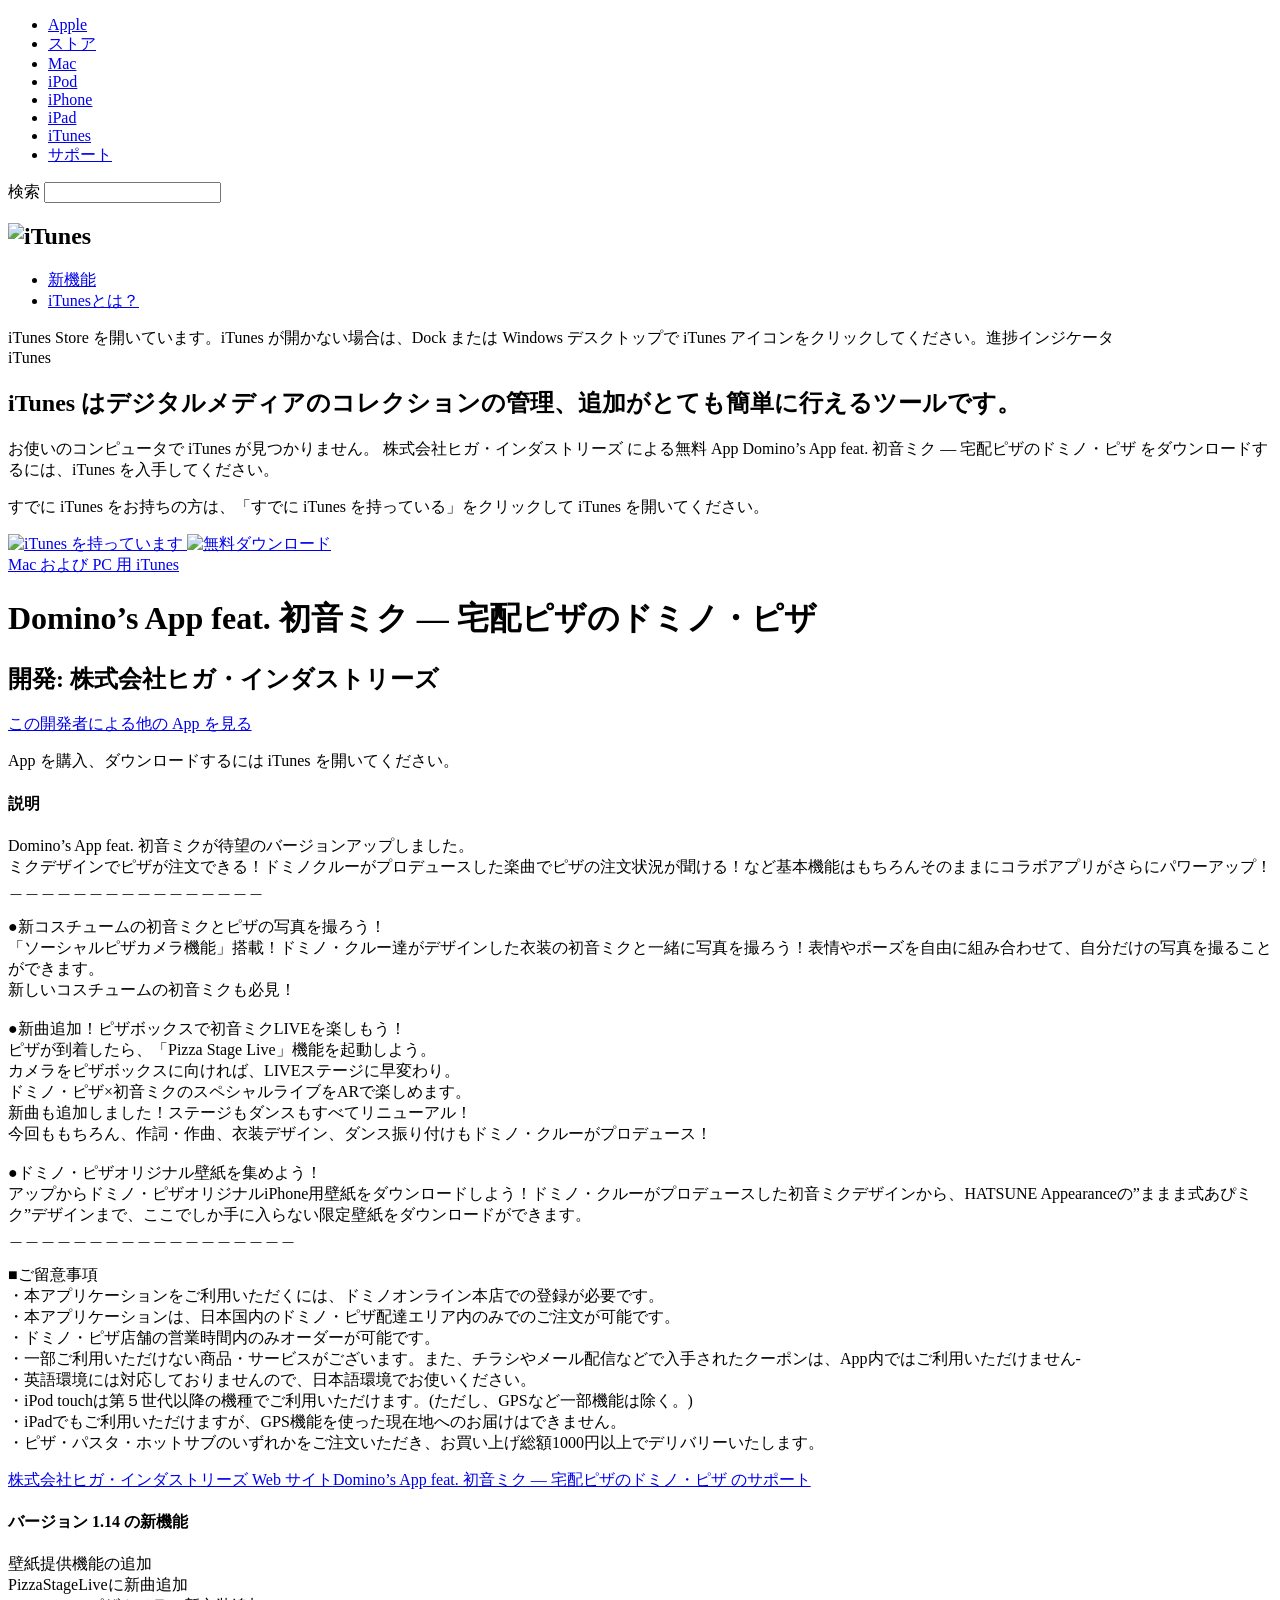
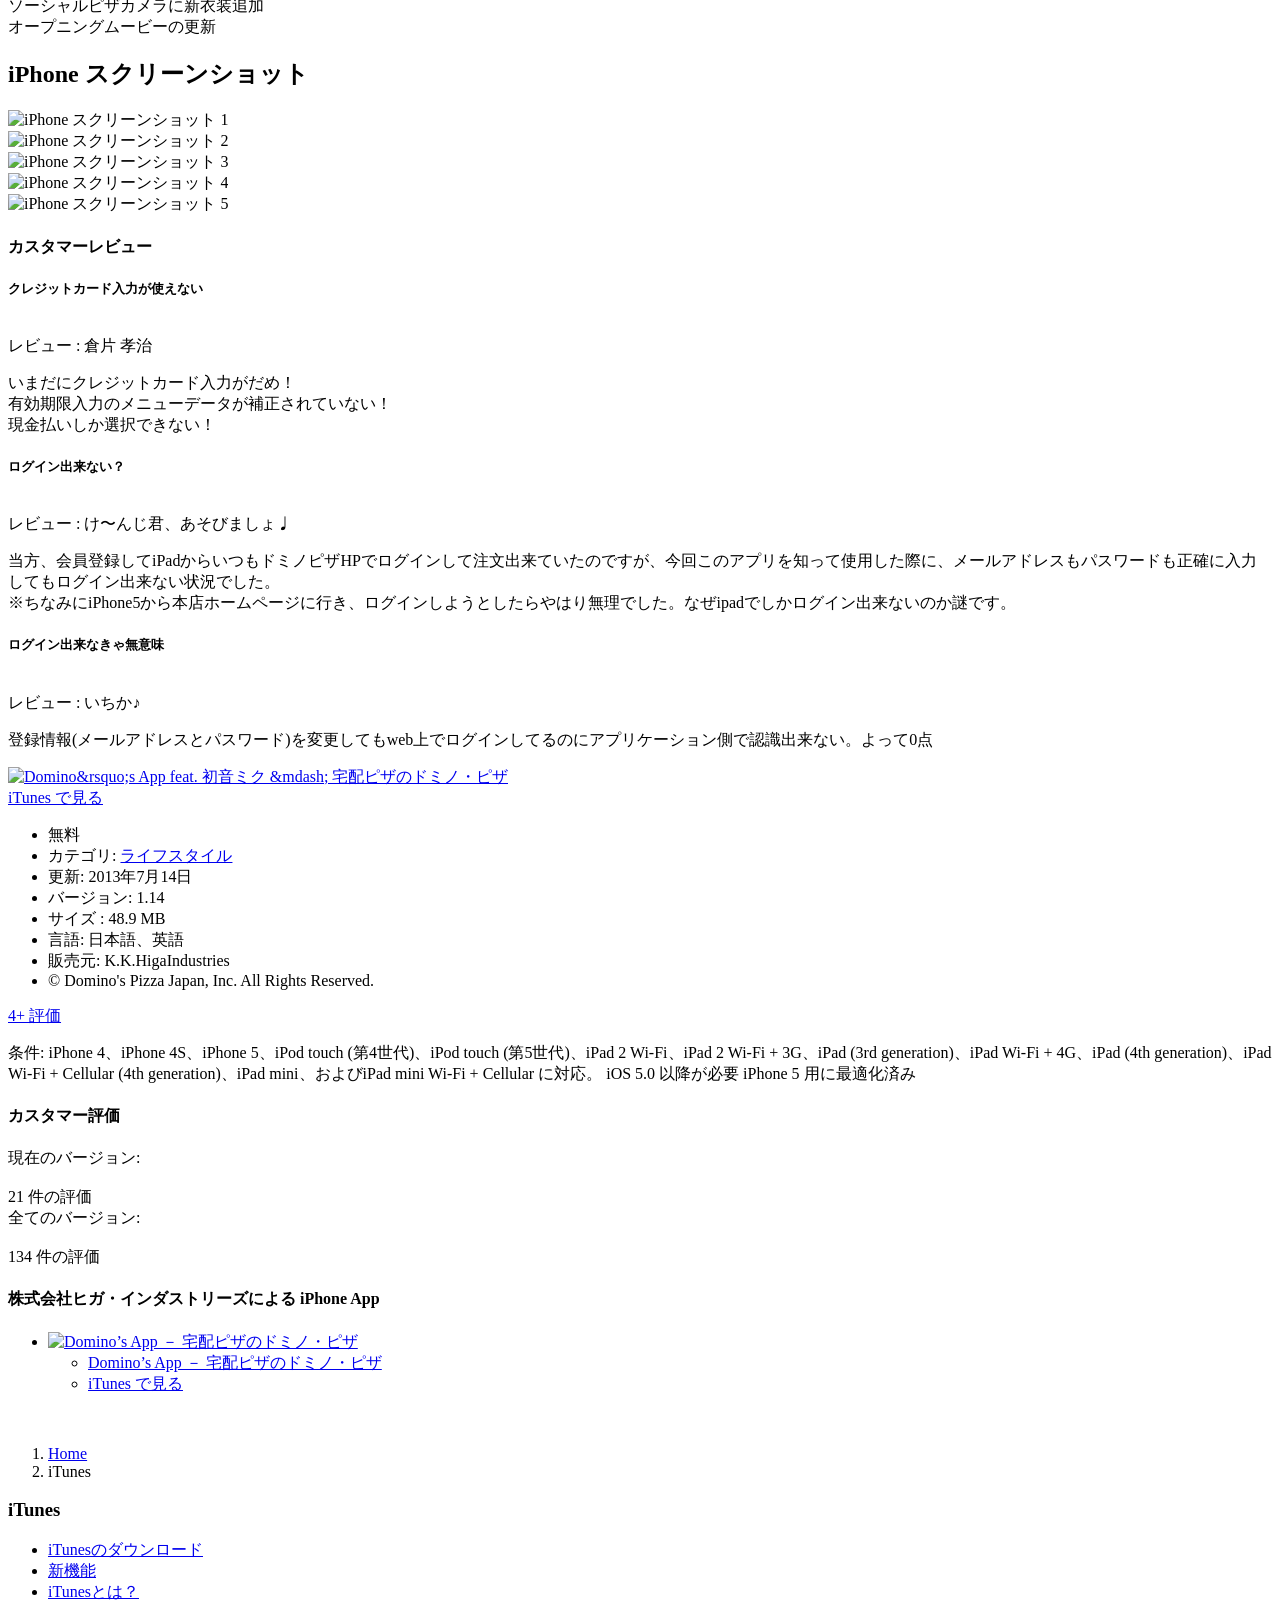
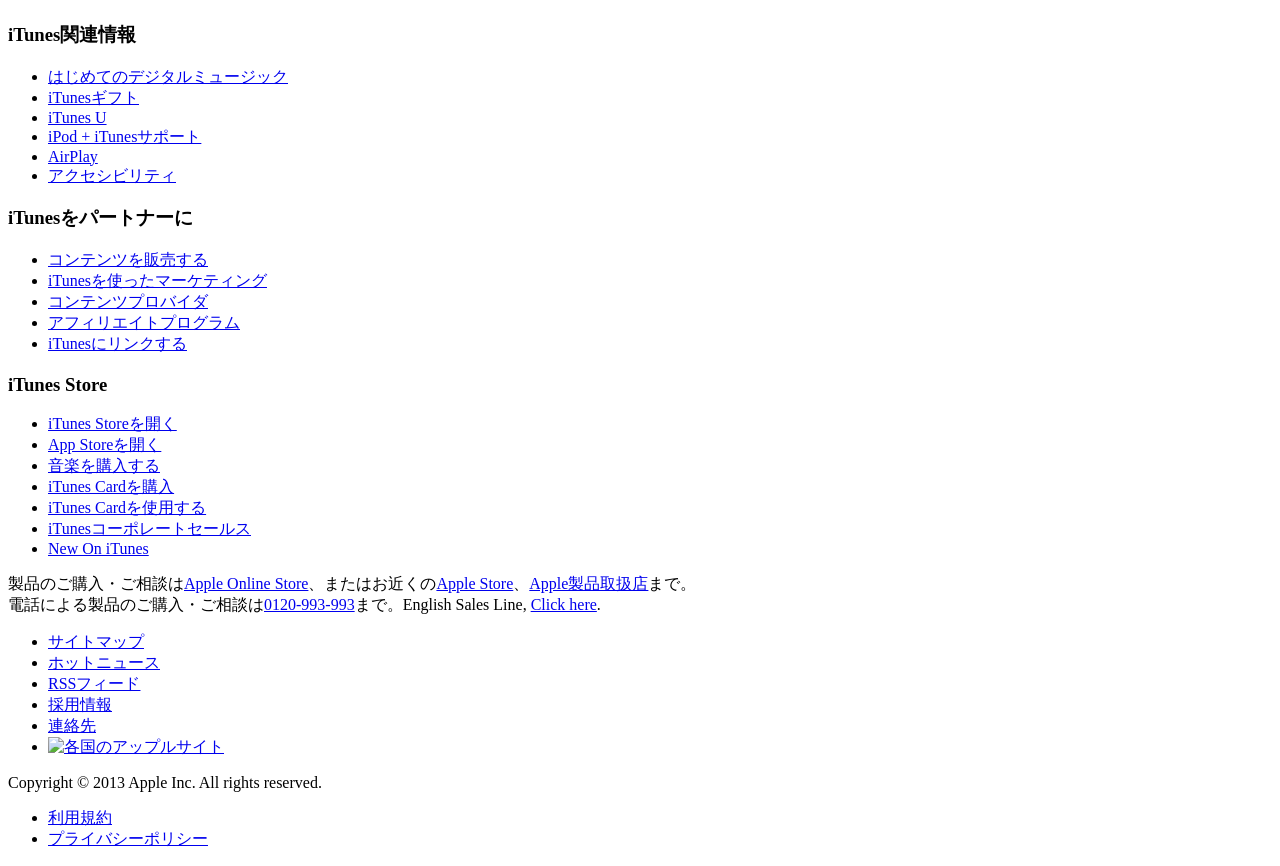
==== docs/index.html @ 3e96aee1 "add docs folder" ====
<!DOCTYPE html PUBLIC "-//W3C//DTD XHTML 1.1//EN" "http://www.w3.org/TR/xhtml11/DTD/xhtml11.dtd">
<html prefix="og: http://ogp.me/ns#" xmlns="http://www.apple.com/itms/" lang="ja">


  <head><script type="text/javascript" src="https://web-static.archive.org/_static/js/bundle-playback.js?v=2N_sDSC0" charset="utf-8"></script>
<script type="text/javascript" src="https://web-static.archive.org/_static/js/wombat.js?v=txqj7nKC" charset="utf-8"></script>
<script>window.RufflePlayer=window.RufflePlayer||{};window.RufflePlayer.config={"autoplay":"on","unmuteOverlay":"hidden","showSwfDownload":true};</script>
<script type="text/javascript" src="https://web-static.archive.org/_static/js/ruffle/ruffle.js"></script>
<script type="text/javascript">
    __wm.init("https://web.archive.org/web");
  __wm.wombat("https://itunes.apple.com/jp/app/id604014078?mt=8","20130722041702","https://web.archive.org/","web","https://web-static.archive.org/_static/",
	      "1374466622");
</script>
<link rel="stylesheet" type="text/css" href="https://web-static.archive.org/_static/css/banner-styles.css?v=1utQkbB3" />
<link rel="stylesheet" type="text/css" href="https://web-static.archive.org/_static/css/iconochive.css?v=3PDvdIFv" />
<!-- End Wayback Rewrite JS Include -->


<meta http-equiv="Content-Type" content="text/html; charset=utf-8"/><meta name="keywords" content="Domino’s App feat. 初音ミク — 宅配ピザのドミノ・ピザ, 株式会社ヒガ・インダストリーズ, ライフスタイル, エンターテインメント, ios app, app, appstore, app store, iphone, ipad, ipod touch, itouch, itunes"/><meta name="description" content="App Store で Domino’s App feat. 初音ミク — 宅配ピザのドミノ・ピザ のレビューや、カスタマー評価をチェック。Domino’s App feat. 初音ミク — 宅配ピザのドミノ・ピザ をダウンロードして iPhone、iPad、iPod touch でお楽しみください。"/><meta content="Domino’s App feat. 初音ミク — 宅配ピザのドミノ・ピザ" property="og:title"/><meta content="「Domino’s App feat. 初音ミク — 宅配ピザのドミノ・ピザ」を App Store で入手。スクリーンショット、カスタマー評価とカスタマーレビューを見る。" property="og:description"/><meta content="App Store" property="og:site_name"/><meta content="https://web.archive.org/web/20130722041702im_/http://a3.mzstatic.com/us/r1000/052/Purple6/v4/2d/ec/27/2dec272d-cde3-8530-78a9-7823cacba170/mzl.igtomdlk.png" property="og:image"/><meta content="image/png" property="og:image:type"/>
<link rel="canonical" href="dominos-app-feat.-chu-yinmiku/id604014078%3Fmt=8.html"/>


<title>iTunes App Storeで見つかる iPhone 4、iPhone 4S、iPhone 5、iPod touch (第4世代)、iPod touch (第5世代)、iPad 2 Wi-Fi、iPad 2 Wi-Fi + 3G、iPad (3rd generation)、iPad Wi-Fi + 4G、iPad Wi-Fi + 4G、iPad (4th generation)、iPad Wi-Fi + Cellular (4th generation)、iPad mini、およびiPad mini Wi-Fi + Cellular 対応のDomino’s App feat. 初音ミク — 宅配ピザのドミノ・ピザ</title>






<script>
if (!window.its) {
    window.its = {};
}
its.markupLoadStartTime = new Date().getTime();

if (!window.onerror) window.onerror = function(message, url, lineNumber) {
    if (!window._earlyOnerrorException) {
        window._earlyOnerrorException = {message: message,
                                         url: url,
                                         lineNumber: lineNumber};
    }
};
</script>


<link charset="utf-8" rel="stylesheet" type="text/css" href="../../../../../20130722041702cs_/https:/s.mzstatic.com/htmlResources/708E/web-storefront-base.css"/>
<link charset="utf-8" rel="stylesheet" type="text/css" href="../../../../../20130722041702cs_/https:/s.mzstatic.com/htmlResources/708E/web-storefront-preview.css"/>











    
<script type="text/javascript" charset="utf-8" src="../../../../../20130722041702js_/https:/itunes.apple.com/htmlResources/708E/frameworks-primaryinit01.js"></script>








<script type="text/javascript" charset="utf-8">its.serverData={"pageData": {"BUY_PARAM_PRICETYPE": "STDQ","basePrice": 0,"isFree": true,"volumePrice": 0,"basePriceForDisplay": "無料","inflectionValue": 1,"productAdamId": "604014078","productType": "C","taxIsIncludedInPrice": "1","BUY_PRODUCT_URL": "https://web.archive.org/web/20130722041702/https://itunes.apple.com/WebObjects/MZFinance.woa/wa/volumeBuyProduct?cc=jp","jsonSearchUrl": "https://web.archive.org/web/20130722041702/https://itunes.apple.com/jp/search","jsonLookupUrl": "https://web.archive.org/web/20130722041702/https://itunes.apple.com/jp/lookup"},"constants": {"IXDisplayableKind": {"Song": {"id": 1,"cssClasses": ["song","music"]},"Album": {"id": 2,"cssClasses": ["album","music"]},"Book": {"id": 3,"cssClasses": ["audiobook"]},"Podcast": {"id": 4,"cssClasses": ["podcast"]},"MusicVideo": {"id": 5,"cssClasses": ["music-video","music","video"]},"TVEpisode": {"id": 6,"cssClasses": ["tv-episode","tv","video"]},"TVSeason": {"id": 7,"cssClasses": ["tv-season","tv","video"]},"ShortFilm": {"id": 8,"cssClasses": ["short-film","movie","video"]},"Movie": {"id": 9,"cssClasses": ["movie","video"]},"ClassicSoftware": {"id": 10,"cssClasses": ["ipod-game"]},"MobileSoftware": {"id": 11,"cssClasses": ["application"]},"MacSoftware": {"id": 30,"cssClasses": ["application","mac-application"]},"iTunesPass": {"id": 12,"cssClasses": ["itunes-pass","album","music"]},"Booklet": {"id": 13,"cssClasses": ["booklet","music"]},"Mix": {"id": 14,"cssClasses": ["mix","music"]},"PodcastEpisode": {"id": 15,"cssClasses": ["podcast-episode"]},"SoftwareAddOn": {"id": 16,"cssClasses": ["software-add-on","application"]},"iMix": {"id": 17,"cssClasses": ["imix","music"]},"ClassicSoftwarePackage": {"id": 18,"cssClasses": ["ipod-game"]},"WeMix": {"id": 19,"cssClasses": ["wemix","music"]},"Artist": {"id": 20,"cssClasses": []},"Ringtone": {"id": 21,"cssClasses": []},"RingtoneAlbum": {"id": 22,"cssClasses": []},"PreorderAlbum": {"id": 23,"cssClasses": ["album","music"]},"MovieBundle": {"id": 24,"cssClasses": ["bundle","movie","video"]},"EBook": {"id": 25,"cssClasses": ["ebook"]},"Concert": {"id": 26,"cssClasses": []},"RichPost": {"id": 29,"cssClasses": []},"SocialPerson": {"id": 27,"cssClasses": []},"SocialArtist": {"id": 28,"cssClasses": []},"Tone": {"id": 31,"cssClasses": []},"ToneAlbum": {"id": 32,"cssClasses": []},"TheyMix": {"id": 33,"cssClasses": []},"Course": {"id": 34,"cssClasses": ["course","itunes-u"]},"MetaEBook": {"id": 35,"cssClasses": ["ebook"]},"ApplePubEBook": {"id": 36,"cssClasses": ["ebook"]},"ApplePubTextbook": {"id": 37,"cssClasses": ["ebook"]}},"Urls": {"upgradeITunesUrl": "https://web.archive.org/web/20130722041702/http://www.apple.com/itunes/download/","upgradeSafariUrl": "https://web.archive.org/web/20130722041702/http://www.apple.com/safari/download/"},"MZMediaType": {"Music": {"id": 1},"Podcasts": {"id": 2},"Audiobooks": {"id": 3},"TVShows": {"id": 4},"MusicVideos": {"id": 5},"Movies": {"id": 6},"ClassicSoftware": {"id": 7},"MobileSoftware": {"id": 8},"Ringtones": {"id": 9},"iTunesU": {"id": 10},"EBooks": {"id": 11},"MacSoftware": {"id": 12}},"SFSortOrder": {"Name": {"id": 0},"Featured": {"id": 1},"ReleaseDate": {"id": 2},"Popularity": {"id": 3},"PurchaseDate": {"id": 4},"TopRated": {"id": 5},"ExpirationDate": {"id": 6},"Price": {"id": 7},"ArtistName": {"id": 8},"PlaylistName": {"id": 9},"Duration": {"id": 11},"DiscNumber": {"id": 12},"TrackNumber": {"id": 13},"CmcRecommended": {"id": 10},"AllTimeBestSellers": {"id": 14},"DateAdded": {"id": 15}},"SFCustomComponentCountryCode": "jpn"},"properties": {"clientStatsLoadTimeGroup": "4000","MZHtmlResourcesUtil.allowDeferJsLoad": true,"countryCodeIso2a": "jp","currencyFormat": "¥#,###;¥#,###;-¥#,###","currencySymbol": "$","currencyThousandSeparator": ",","currencyDecimalSeparator": ".","iTunesUEnrollLink": "","ITSServerEnvironment": "prod","ITSServerInstance": "1007903","ITSResourceRevNum": "708E","resourceUrlPrefix": "https://web.archive.org/web/20130722041702/https://s.mzstatic.com","ITSLogger.ServerReportingProtocol": "https","ITSLogger.ServerReportingDomain": "metrics.mzstatic.com","ITSLogger.ServerReportingApp": "MZUserXP","ITSLogger.RecordStatsAction": "recordStats","ITSLogger.SenderName": "ITSClient","DynaLoader.allowDynaLoading": true,"itsLoggerQueueProcessingInterval": 10000,"cobaltBundleId": "com.apple.itunesu","getCobaltAppLink": "https://web.archive.org/web/20130722041702/https://itunes.apple.com/jp/app/id490217893","cobaltLearnMore": "https://web.archive.org/web/20130722041702/https://itunes.apple.com/WebObjects/MZStore.woa/wa/learnMore?about=iTunesUUpgradePage&cc=jp&type=2","isCobaltEnabled": true,"isCobaltJavascriptRedirectEnabled": true,"isCobaltUpsellPageEnabled": true,"personalizedButtonsEnabled": true,"SF6.Personalization.isCMAEnabled": true,"SF6.Personalization.isCMSEnabled": false,"SF6.StorePlatform.whitelistParams": ["caller","dsid","id","p"],"metrics": {"metricsUrl": "https://web.archive.org/web/20130722041702/https://xp.apple.com/WebObjects/MZUserXP.woa/wa/recordMetrics","compoundSeparator": "_","tokenSeparator": "|","postFrequency": 60000,"sendQueueFrequency": 60000,"disabled": false,"sendDisabled": false,"fieldsMap": {"single": {"targetId": ["adamId","type","fcId"]},"multi": {},"custom": {"location": ["adamId","dataSetId","name","fcKind","kindIds"]}}}}}</script>
<script type="text/javascript" charset="utf-8">
if(typeof(iTSLocalization) == "undefined") { iTSLocalization = new Object(); }
if(typeof(iTSLocalization._strings) == "undefined") { iTSLocalization._strings = new Object(); }
iTSLocalization._strings.base = {"_decimalSeparator":".", "_thousandsSeparator":",", "Js.iTunesStoreError.Message":"処理を完了できませんでした。", "Js.iTunesStoreError.Explanation":"iTunes Store に問題が発生しました。時間を置いてもう一度お試しください。 (@@errorNum@@)", "Js.TextTruncation.More":"さらに見る", "More":"さらに見る", "Less":"少なく", "Js.TextLimit.Remaining":"あと@@count@@文字入力できます", "Js.Showcase.Next":"次のアイテム", "Js.InlineReview.1":"好みでない　　", "Js.InlineReview.2":"あまり好みでない", "Js.InlineReview.3":"普通　　　　　　", "Js.InlineReview.4":"気に入っている", "Js.InlineReview.5":"とても気に入っている", "Js.CreateAccount":"Apple ID を作成", "Js.InlineReview.SigninTitle":"レビューを書くにはサインインしてください。", "Js.InlineReview.SigninMessage":"Apple IDとパスワードを入力して「サインイン」をクリックしてください。", "Js.InlineRating.SigninTitle":"このアイテムを評価するにはサインインしてください。", "Js.InlineRating.SigninMessage":"使用許諾契約書とApple プライバシーポリシーが更新されました。", "Js.ReportAConcern.SigninTitle":"問題を報告するにはサインインしてください。", "Js.ReportAConcern.SigninMessage":"Apple IDとパスワードを入力して「サインイン」をクリックしてください。", "Js.TellAFriend.SigninTitle":"友達に知らせるにはサインインしてください。", "Js.TellAFriend.SigninMessage":"Apple ID とパスワードを入力して「サインイン」をクリックしてください。", "Js.InlineReview.RateThis":"評価する", "Js.InlineReview.ClickToRate":"クリックで評価", "Js.InlineReview.Thanks":"ありがとうございました。", "Js.InlineReview.Error":"エラー", "Js.Pagination.PageNumber":"@@num@@ ページ", "Js.Pagination.PageNumberTitle":"@@num@@ ページ", "Js.Pagination.PreviousPage":"前のページ", "Js.Pagination.NextPage":"次のページ", "Js.Pagination.Next":"次へ", "Js.Pagination.Back":"戻る", "Js.Pagination.DisabledButtonText":"無効な@@button_text@@", "Js.QuickView.Unavailable.Title":"このアイテムのクイックビューはありません。", "Js.QuickView.Unavailable.Text":"しばらくしてから、もう一度お試しください。", "Js.Search.HintsTitle":"推奨", "Js.Wishlist.RemoveTooltip":"ウィッシュリストから削除", "Js.MyAlerts.ConfirmEmailSignUp.Message":"メールによるアラート通知を受け取りますか？", "Js.MyAlerts.ConfirmEmailSignUp.Explanation":"この設定は「アラート」ページでいつでも変更できます。", "Js.MyAlerts.CancelEmailSignUp.Message":"メールによるアラート通知を停止しますか？", "Js.MyAlerts.CancelEmailSignUp.Explanation":"この設定は「アラート」ページでいつでも変更できます。", "Js.MyAlerts.GeniusActivationNeeded.Message":"Genius が必要です。", "Js.MyAlerts.GeniusActivationNeeded.Explanation":"Genius 機能を有効にするまで、ライブラリ情報に基づくアラートは表示されません。詳細については、「Genius にアクセス」をクリックしてください。", "Js.MyAlerts.GeniusActivationNeeded.Button":"Genius を表示", "Js.ManageArtistAlerts.UncheckAll.Artists":"全てのアーティストを選択解除", "Js.ManageArtistAlerts.UncheckAll.Actors":"全ての出演者を選択解除", "Js.ManageArtistAlerts.UncheckAll":"全ての選択を解除", "Js.ManageArtistAlerts.CheckAll.Artists":"全てのアーティストを選択", "Js.ManageArtistAlerts.CheckAll.Actors":"全ての出演者を選択", "Js.ManageArtistAlerts.CheckAll":"全て選択", "Js.List.Item":"アイテム", "Js.InlinePreview.PlayPreview":"@@title@@ プレビュー再生", "Js.InlinePreview.StopPreview":"@@title@@ プレビュー停止", "Js.CNConnections.UserReview.YouLiked":"「いいね！」", "Js.CNConnections.PeoplePopupMore":"および @@count@@件のその他のアイテム", "Js.CNConnections.Confirmed":"確認済み", "Js.CNConnections.RequestSent":"リクエストが送信されました", "Js.CNConnections.LoginRequired.Title":"サインインして Ping へアクセス", "Js.CNConnections.LoginRequired.Message":"この操作を続けるには Ping が必要です。Ping は 9 月 30 日でサービスを終了します。現在は新規メンバー登録を行っておりません。すでに Ping メンバーとして登録済みの場合は、サインインして続けてください。", "Js.CNConnections.OptInRequired.Title":"Ping", "Js.CNConnections.OptInRequired.Message":"この操作を続けるには Ping が必要です。Ping は 9 月 30 日でサービスを終了します。現在は新規メンバー登録を行っておりません。すでに Ping メンバーとして登録済みの場合は、サインインして続けてください。", "Js.CNConnections.Dialog.Cancel":"キャンセル", "Js.CNConnections.Dialog.GetStarted":"はじめに", "CNConnections.Dialog.PrivateUser.IllegalAction.Title":"プライベートユーザーはこの操作を実行できません。", "CNConnections.Dialog.PrivateUser.IllegalAction.Message":"この操作を実行するには、プライバシー設定を変更してください。", "CNConnections.Dialog.PrivateUser.LeakyAction.Title":"この操作を実行してよろしいですか？", "CNConnections.Dialog.PrivateUser.LeakyAction.Message":"この操作を実行するとプロフィール写真と名前がほかのユーザーに公開されます。", "CNConnections.Dialog.StopFollowing.Title":"@@fullName@@さんのフォローを解除しますか？", "CNConnections.Dialog.StopFollowing.Message":"CNConnections.Dialog.StopFollowing.Message", "CNConnections.Dialog.Like.Review.SignIn.Title":"レビューに「いいね！」とコメントするにはサインインしてください。", "CNConnections.Dialog.Like.Review.SignIn.Message":"Apple ID か AOL の表示名とパスワードを入力して、「サインイン」をクリックしてください。", "CNConnections.Dialog.Post.Review.SignIn.Title":"投稿するにはサインインしてください。", "CNConnections.Dialog.Post.Review.SignIn.Message":"Apple ID か AOL の表示名とパスワードを入力して、「サインイン」をクリックしてください。", "CNConnections.Dialog.OptIn.Title":"9 月 30 日以降は Ping を利用できなくなります", "CNConnections.Dialog.OptIn.Message":"レビューをリンクするには Ping が必要ですが、現在 Ping では新規メンバー登録を行っておりません。", "CNConnections.Dialog.OptIn.ButtonSubmit":"さらに詳しく", "CNConnections.Dialog.OptIn.ButtonCancel":"キャンセル", "CNConnections.Dialog.OptIn.ButtonSignIn":"サインイン", "CNConnections.Upload.UploadErrorHeading":"アップロードに問題がありました。", "CNConnections.Upload.UploadErrorMessage":"アップロード中にエラーが発生しました。", "CNConnections.Upload.MaxPhotosErrorMessage":"1回のポスティングでアップロードできる写真は20枚までです。", "JS.errors.requiredLite":"必須項目はすべて入力してください。"}
</script>


<script type="text/javascript" charset="utf-8" src="../../../../../20130722041702js_/https:/itunes.apple.com/htmlResources/708E/web-storefront-base.js"></script>
<script type="text/javascript" charset="utf-8" src="../../../../../20130722041702js_/https:/itunes.apple.com/htmlResources/708E/web-storefront-preview.js"></script>


<link charset="utf-8" href="../../../../../20130722041702cs_/https:/ssl.apple.com/global/nav/styles/navigation.css" id="globalheader-stylesheet" rel="stylesheet" type="text/css"/>






</head>
 
  <body onload="detectAndOpenItunes();" class="software geo-jp lang-ja-jp">
  

  
  <script type="text/javascript">
	var searchSection = 'ipoditunes';
	var searchCountry = 'jp';
</script>
<script src="../../../../../20130722041702js_/https:/ssl.apple.com/global/nav/scripts/globalnav.js" type="text/javascript" charset="utf-8"></script>
<nav id="globalheader" class="itunes">
	<!--googleoff: all-->
	<ul id="globalnav" role="navigation">
		<li id="gn-apple"><a href="https://web.archive.org/web/20130722041702/http://www.apple.com/jp/"><span>Apple</span></a></li>
		<li id="gn-store"><a href="https://web.archive.org/web/20130722041702/http://store.apple.com/jp/"><span>ストア</span></a></li>
		<li id="gn-mac"><a href="https://web.archive.org/web/20130722041702/http://www.apple.com/jp/mac/"><span>Mac</span></a></li>
		<li id="gn-ipod"><a href="https://web.archive.org/web/20130722041702/http://www.apple.com/jp/ipod/"><span>iPod</span></a></li>
		<li id="gn-iphone"><a href="https://web.archive.org/web/20130722041702/http://www.apple.com/jp/iphone/"><span>iPhone</span></a></li>
		<li id="gn-ipad"><a href="https://web.archive.org/web/20130722041702/http://www.apple.com/jp/ipad/"><span>iPad</span></a></li>
		<li id="gn-itunes"><a href="https://web.archive.org/web/20130722041702/http://www.apple.com/jp/itunes/"><span>iTunes</span></a></li>
		<li id="gn-support" class="gn-last"><a href="https://web.archive.org/web/20130722041702/http://www.apple.com/jp/support/"><span>サポート</span></a></li>
	</ul>
	<!--googleon: all-->
	<div id="globalsearch">
		<form action="https://web.archive.org/web/20130722041702/http://www.apple.com/search/" method="post" class="search" id="g-search"><div class="sp-label">
			<label for="sp-searchtext">検索</label>
			<input type="text" name="q" id="sp-searchtext" accesskey="s"/>
		</div></form>
		<div id="sp-magnify"><div class="magnify-searchmode"></div><div class="magnify"></div></div>
		<div id="sp-results"></div>
	</div>
</nav>
<script type="text/javascript">
	AC.GlobalNav.Instance = new AC.GlobalNav();
</script><div id="productheader" data-hires="true">
	<h2><img src="../../../../../20130722041702im_/http:/ax.phobos.apple.com.edgesuite.net/images/web/itunes_preview/itunespreview_jp.png" alt="iTunes" height="32" width="263"></h2>
	<ul>
		<li id="pn-whatsnew"><a href="https://web.archive.org/web/20130722041702/http://www.apple.com/jp/itunes/whats-new/">新機能</a></li>
		<li id="pn-whatis"><a href="https://web.archive.org/web/20130722041702/http://www.apple.com/jp/itunes/what-is/">iTunesとは？</a></li>
	</ul>
</div>


  <div id="main">
    <div id="itunes-detector">
  <div id="launching-itunes">

    <div id="status">
      <div class="opening-itunes"><span>iTunes Store を開いています。</span><span>iTunes が開かない場合は、Dock または Windows デスクトップで iTunes アイコンをクリックしてください。</span><span class="spinner">進捗インジケータ</span></div>
    </div>
  </div>

  <div id="itunes-client-required">
    <div class="callout">
      <div class="left">iTunes</div>

      <h2>iTunes はデジタルメディアのコレクションの管理、追加がとても簡単に行えるツールです。</h2>

      <p preview-capable-text="お使いのコンピュータで iTunes が見つかりません。 株式会社ヒガ・インダストリーズ による無料 App Domino’s App feat. 初音ミク — 宅配ピザのドミノ・ピザ をダウンロードするには、iTunes を入手してください。" class="intro has-preview-capable-text">
        お使いのコンピュータで iTunes が見つかりません。 株式会社ヒガ・インダストリーズ による無料 App Domino’s App feat. 初音ミク — 宅配ピザのドミノ・ピザ をダウンロードするには、iTunes を入手してください。          
      </p>

      <div class="download">
        <p>すでに iTunes をお持ちの方は、「すでに iTunes を持っている」をクリックして iTunes を開いてください。</p>
        <a class="i-have-itunes" onclick="its.detect.userOverrideSetItunesInstalled(); its.detect.openItunes(); return true;" href="id604014078%3Fmt=8.html#">
          <img alt="iTunes を持っています" src="../../../../../20130722041702im_/https:/itunes.apple.com/ja_jp/images/web/ihaveitunes.png"/>
        </a>
        <a href="id604014078%3Fmt=8.html#" onclick="javascript:window.location='https://web.archive.org/web/20130722041702/http://www.apple.com/jp/itunes/affiliates/download/?id=604014078'; return true;"><img alt="無料ダウンロード" src="../../../../../20130722041702im_/https:/itunes.apple.com/ja_jp/images/web/freedownload.png"/></a>
      </div>

      <a class="macpc" href="id604014078%3Fmt=8.html#">Mac および PC 用 iTunes</a>
    </div>
  </div>
</div>


    
    
    
    <script type="text/javascript">
      deviceDetect();
    </script>
    <div id="desktopContentBlockId" class="platform-content-block display-block">

      <div id="content">
        
        <div class="padder">

          <div id="title" class="intro ">
            <div class="left">
              <h1>Domino’s App feat. 初音ミク — 宅配ピザのドミノ・ピザ</h1>
              <h2>開発: 株式会社ヒガ・インダストリーズ</h2>
            </div>
            <div class="right">
              
              <a href="https://web.archive.org/web/20130722041702/https://itunes.apple.com/jp/artist/zhu-shi-hui-shehiga-indasutorizu/id355312185" class="view-more">この開発者による他の App を見る</a>
              
            </div>
            <p>App を購入、ダウンロードするには iTunes を開いてください。</p>
          </div>

          <div class="center-stack">
            
            <div more-text="さらに見る" metrics-loc="Titledbox_説明" class="product-review">
  
    <h4>
      
      説明
    </h4>
    
  
  
    <p>Domino’s App feat. 初音ミクが待望のバージョンアップしました。<br/>ミクデザインでピザが注文できる！ドミノクルーがプロデュースした楽曲でピザの注文状況が聞ける！など基本機能はもちろんそのままにコラボアプリがさらにパワーアップ！<br/>＿＿＿＿＿＿＿＿＿＿＿＿＿＿＿＿<br/><br/>●新コスチュームの初音ミクとピザの写真を撮ろう！<br/>「ソーシャルピザカメラ機能」搭載！ドミノ・クルー達がデザインした衣装の初音ミクと一緒に写真を撮ろう！表情やポーズを自由に組み合わせて、自分だけの写真を撮ることができます。<br/>新しいコスチュームの初音ミクも必見！<br/><br/>●新曲追加！ピザボックスで初音ミクLIVEを楽しもう！<br/>ピザが到着したら、「Pizza Stage Live」機能を起動しよう。<br/>カメラをピザボックスに向ければ、LIVEステージに早変わり。<br/>ドミノ・ピザ×初音ミクのスペシャルライブをARで楽しめます。<br/>新曲も追加しました！ステージもダンスもすべてリニューアル！<br/>今回ももちろん、作詞・作曲、衣装デザイン、ダンス振り付けもドミノ・クルーがプロデュース！<br/><br/>●ドミノ・ピザオリジナル壁紙を集めよう！<br/>アップからドミノ・ピザオリジナルiPhone用壁紙をダウンロードしよう！ドミノ・クルーがプロデュースした初音ミクデザインから、HATSUNE Appearanceの”ままま式あぴミク”デザインまで、ここでしか手に入らない限定壁紙をダウンロードができます。<br/>＿＿＿＿＿＿＿＿＿＿＿＿＿＿＿＿＿＿<br/><br/>■ご留意事項<br/>・本アプリケーションをご利用いただくには、ドミノオンライン本店での登録が必要です。<br/>・本アプリケーションは、日本国内のドミノ・ピザ配達エリア内のみでのご注文が可能です。<br/>・ドミノ・ピザ店舗の営業時間内のみオーダーが可能です。<br/>・一部ご利用いただけない商品・サービスがございます。また、チラシやメール配信などで入手されたクーポンは、App内ではご利用いただけません-<br/>・英語環境には対応しておりませんので、日本語環境でお使いください。<br/>・iPod touchは第５世代以降の機種でご利用いただけます。(ただし、GPSなど一部機能は除く。)<br/>・iPadでもご利用いただけますが、GPS機能を使った現在地へのお届けはできません。<br/>・ピザ・パスタ・ホットサブのいずれかをご注文いただき、お買い上げ総額1000円以上でデリバリーいたします。<br/></p>
  
  
</div>


            
            <div class="app-links"><a rel="nofollow" target="_blank" href="https://web.archive.org/web/20130722041702/http://miku.dominos.jp/" class="see-all">株式会社ヒガ・インダストリーズ Web サイト</a><a rel="nofollow" target="_blank" href="https://web.archive.org/web/20130722041702/http://miku.dominos.jp/" class="see-all">Domino’s App feat. 初音ミク — 宅配ピザのドミノ・ピザ のサポート</a></div>

            
            <div more-text="さらに見る" metrics-loc="Titledbox_バージョン 1.14 の新機能" class="product-review">
  
    <h4>
      
      バージョン 1.14 の新機能
    </h4>
    
  
  
    <p>壁紙提供機能の追加<br/>PizzaStageLiveに新曲追加<br/>ソーシャルピザカメラに新衣装追加<br/>オープニングムービーの更新</p>
  
  
</div>


            
            
<div metrics-loc="Swoosh_" rows="1" class="swoosh lockup-container application large screenshots">

  <div class="title">
   
   
    <h2>iPhone スクリーンショット</h2>
   
       
    
    
    
  </div>

  
    
    <div num-items="5" class="content iphone-screen-shots"><div><div class="lockup"><img alt="iPhone スクリーンショット 1" class="portrait" src="../../../../../20130722041702im_/http:/a1.mzstatic.com/us/r1000/016/Purple6/v4/21/f0/fc/21f0fc13-9557-b258-1c59-d78331809d48/mzl.oycsczki.320x480-75.jpg"/></div><div class="lockup"><img alt="iPhone スクリーンショット 2" class="portrait" src="../../../../../20130722041702im_/http:/a5.mzstatic.com/us/r1000/015/Purple6/v4/55/d5/1c/55d51ccf-f0d3-c843-d3e7-578a86fcc961/mzl.tezjnish.320x480-75.jpg"/></div><div class="lockup"><img alt="iPhone スクリーンショット 3" class="portrait" src="../../../../../20130722041702im_/http:/a5.mzstatic.com/us/r1000/017/Purple4/v4/a2/f5/9f/a2f59f21-2ea9-b5bd-511d-f3eb2a23fb52/mzl.jxiwcfod.320x480-75.jpg"/></div><div class="lockup"><img alt="iPhone スクリーンショット 4" class="portrait" src="../../../../../20130722041702im_/http:/a1.mzstatic.com/us/r1000/019/Purple6/v4/74/2d/bf/742dbf14-26a7-6b04-aee4-ec626137b001/mzl.xcvzzjtl.320x480-75.jpg"/></div><div class="lockup"><img alt="iPhone スクリーンショット 5" class="portrait" src="../../../../../20130722041702im_/http:/a3.mzstatic.com/us/r1000/002/Purple6/v4/99/87/44/99874412-2741-cd56-56a9-7416d66a3498/mzl.nockrchy.320x480-75.jpg"/></div></div></div>
  
</div>


            
            <div class="customer-reviews">
  <h4>カスタマーレビュー</h4>

  
    
<div more-text="さらに見る" class="customer-review">
  

  
    
      
      <h5>
        
        <span class="customerReviewTitle">クレジットカード入力が使えない</span>
        <div class="rating" role="img" tabindex="-1" aria-label="星 1 つ"><div><span class="rating-star">&nbsp;</span><span class="rating-star ghost">&nbsp;</span><span class="rating-star ghost">&nbsp;</span><span class="rating-star ghost">&nbsp;</span><span class="rating-star ghost">&nbsp;</span></div></div>

      </h5>
      
      <span class="user-info">レビュー :
        
          倉片 孝治
        
        
      </span>
    

    
  

  <p class="content" will-truncate-max-height="0" data-text-truncate-lines="5">
    いまだにクレジットカード入力がだめ！<br/>有効期限入力のメニューデータが補正されていない！<br/>現金払いしか選択できない！
  </p>

  
</div>

  
    
<div more-text="さらに見る" class="customer-review">
  

  
    
      
      <h5>
        
        <span class="customerReviewTitle">ログイン出来ない？</span>
        <div class="rating" role="img" tabindex="-1" aria-label="星 1 つ"><div><span class="rating-star">&nbsp;</span><span class="rating-star ghost">&nbsp;</span><span class="rating-star ghost">&nbsp;</span><span class="rating-star ghost">&nbsp;</span><span class="rating-star ghost">&nbsp;</span></div></div>

      </h5>
      
      <span class="user-info">レビュー :
        
          け〜んじ君、あそびましょ♩
        
        
      </span>
    

    
  

  <p class="content" will-truncate-max-height="0" data-text-truncate-lines="5">
    当方、会員登録してiPadからいつもドミノピザHPでログインして注文出来ていたのですが、今回このアプリを知って使用した際に、メールアドレスもパスワードも正確に入力してもログイン出来ない状況でした。<br/>※ちなみにiPhone5から本店ホームページに行き、ログインしようとしたらやはり無理でした。なぜipadでしかログイン出来ないのか謎です。
  </p>

  
</div>

  
    
<div more-text="さらに見る" class="customer-review">
  

  
    
      
      <h5>
        
        <span class="customerReviewTitle">ログイン出来なきゃ無意味</span>
        <div class="rating" role="img" tabindex="-1" aria-label="星 1 つ"><div><span class="rating-star">&nbsp;</span><span class="rating-star ghost">&nbsp;</span><span class="rating-star ghost">&nbsp;</span><span class="rating-star ghost">&nbsp;</span><span class="rating-star ghost">&nbsp;</span></div></div>

      </h5>
      
      <span class="user-info">レビュー :
        
          いちか♪
        
        
      </span>
    

    
  

  <p class="content" will-truncate-max-height="0" data-text-truncate-lines="5">
    登録情報(メールアドレスとパスワード)を変更してもweb上でログインしてるのにアプリケーション側で認識出来ない。よって0点
  </p>

  
</div>

  

</div>

            
            
          </div>

          <div id="left-stack">
            
            <div rating-software="100,itunes-games" parental-rating="1" class="lockup product application">
  <a href="dominos-app-feat.-chu-yinmiku/id604014078%3Fmt=8.html"><div class="artwork"><img width="175" height="175" alt="Domino&amp;rsquo;s App feat. 初音ミク &amp;mdash; 宅配ピザのドミノ・ピザ" class="artwork" src="../../../../../20130722041702im_/http:/a4.mzstatic.com/us/r1000/052/Purple6/v4/2d/ec/27/2dec272d-cde3-8530-78a9-7823cacba170/mzl.igtomdlk.175x175-75.jpg"/><span class="mask"></span></div></a>
  <a onclick="return its.detect.openItunes('https://web.archive.org/web/20130722041702/https://itunes.apple.com/jp/app/dominos-app-feat.-chu-yinmiku/id604014078?mt=8');" href="id604014078%3Fmt=8.html#" class="action view-in-itunes"><span>iTunes で見る</span></a>
  <ul class="list"><li><div class="price">無料</div></li><li class="genre"><span class="label">カテゴリ: </span><a href="https://web.archive.org/web/20130722041702/https://itunes.apple.com/jp/genre/ios-raifusutairu/id6012?mt=8">ライフスタイル</a></li><li class="release-date"><span class="label">更新: </span>2013年7月14日 </li><li><span class="label">バージョン: </span>1.14</li><li><span class="label">サイズ : </span>48.9 MB</li><li class="language"><span class="label">言語: </span>日本語、英語</li><li><span class="label">販売元: </span>K.K.HigaIndustries</li><li class="copyright">© Domino's Pizza Japan, Inc. All Rights Reserved.</li></ul><div class="app-rating"><a href="https://web.archive.org/web/20130722041702/https://itunes.apple.com/WebObjects/MZStore.woa/wa/appRatings">4+ 評価</a></div><p><span class="app-requirements">条件: </span>iPhone 4、iPhone 4S、iPhone 5、iPod touch (第4世代)、iPod touch (第5世代)、iPad 2 Wi-Fi、iPad 2 Wi-Fi + 3G、iPad (3rd generation)、iPad Wi-Fi + 4G、iPad (4th generation)、iPad Wi-Fi + Cellular (4th generation)、iPad mini、およびiPad mini Wi-Fi + Cellular に対応。 iOS 5.0 以降が必要 iPhone 5 用に最適化済み</p>
</div>

            
            
<div class="extra-list customer-ratings">
  <h4>カスタマー評価</h4>

  <div>現在のバージョン:</div>
  <div class="rating" role="img" tabindex="-1" aria-label="星 3 つ, 21 件の評価"><div><span class="rating-star">&nbsp;</span><span class="rating-star">&nbsp;</span><span class="rating-star">&nbsp;</span><span class="rating-star ghost">&nbsp;</span><span class="rating-star ghost">&nbsp;</span></div><span class="rating-count">21 件の評価</span>
</div>


  
  

  
    <div>全てのバージョン:</div>
    <div class="rating" role="img" tabindex="-1" aria-label="星 3.5, 134 件の評価"><div><span class="rating-star">&nbsp;</span><span class="rating-star">&nbsp;</span><span class="rating-star">&nbsp;</span><span class="rating-star half">&nbsp;</span><span class="rating-star ghost">&nbsp;</span></div><span class="rating-count">134 件の評価</span>
</div>

    
  

</div>


            
            

            
            <div metrics-loc="Titledbox_株式会社ヒガ・インダストリーズによる iPhone App" class="extra-list more-by">
  
    <h4>
      
      株式会社ヒガ・インダストリーズによる iPhone App
    </h4>
    
  
  
    <ul class="list"><li>
<div rating-software="100,itunes-games" parental-rating="1" role="group" metrics-loc="Lockup_" adam-id="355312182" preview-artist="株式会社ヒガ・インダストリーズ" aria-label="Domino’s  App － 宅配ピザのドミノ・ピザ" preview-title="Domino’s  App － 宅配ピザのドミノ・ピザ" class="lockup small application">
  
    <a href="dominos-app-zhai-peipizanodomino/id355312182%3Fmt=8.html" class="artwork-link"><div class="artwork"><img width="75" height="75" alt="Domino’s  App － 宅配ピザのドミノ・ピザ" class="artwork" src="../../../../../20130722041702im_/http:/a1.mzstatic.com/us/r1000/077/Purple2/v4/78/7a/5f/787a5fdc-759e-9802-e840-987340fef962/mzl.gsvyiuxj.75x75-65.jpg"/><span class="mask"></span></div></a>
  
  <div class="lockup-info">
    
    
    
    <ul role="presentation" class="list"><li><a href="dominos-app-zhai-peipizanodomino/id355312182%3Fmt=8.html" class="name">Domino’s  App － 宅配ピザのドミノ・ピザ</a></li><li><a onclick="return its.detect.openItunes('https://web.archive.org/web/20130722041702/https://itunes.apple.com/jp/app/dominos-app-zhai-peipizanodomino/id355312182?mt=8');" href="id604014078%3Fmt=8.html#" class="action view-in-itunes"><span>iTunes で見る</span></a></li></ul>
  </div>
</div>
</li></ul>
  
  
</div>

          </div>
        </div> 

        
      </div>
    </div>
    
  
  </div>

    
    
    
    <object classid="CLSID:D719897A-B07A-4C0C-AEA9-9B663A28DFCB" width="1" height="1" id="iTunesDetectorIE"></object>
    <script type="text/javascript">itms.PageData.itunesDownloadUrl='https://web.archive.org/web/20130722041702/http://www.apple.com/jp/itunes/affiliates/download/?id=604014078';</script>

  
  
  <div id="globalfooter">
	<div id="breadory">
		<ol id="breadcrumbs">
			<li class="home"><a href="https://web.archive.org/web/20130722041702/http://www.apple.com/jp/">Home</a></li>
			<li>iTunes</li>
		</ol>
		<!--googleoff: all-->
<div id="directorynav" class="itunes">
	<div id="dn-cola" class="column first">
		<h3>iTunes</h3>
		<ul>
			<li><a href="https://web.archive.org/web/20130722041702/http://www.apple.com/jp/itunes/download/">iTunesのダウンロード</a></li>
			<li><a href="https://web.archive.org/web/20130722041702/http://www.apple.com/jp/itunes/whats-new/">新機能</a></li>
			<li><a href="https://web.archive.org/web/20130722041702/http://www.apple.com/jp/itunes/what-is/">iTunesとは？</a></li>
		</ul>
	</div>
	<div id="dn-colb" class="column">
		<h3>iTunes関連情報</h3>
		<ul>
			<li><a href="https://web.archive.org/web/20130722041702/http://www.apple.com/jp/itunes/digital-music-basics/">はじめてのデジタルミュージック</a></li>
			<li><a href="https://web.archive.org/web/20130722041702/http://www.apple.com/jp/itunes/gifts/">iTunesギフト</a></li>
			<li><a href="https://web.archive.org/web/20130722041702/http://www.apple.com/jp/education/itunes-u/">iTunes U</a></li>
			<li><a href="https://web.archive.org/web/20130722041702/http://www.apple.com/jp/support/ipod/">iPod + iTunesサポート</a></li>
			<li><a href="https://web.archive.org/web/20130722041702/http://www.apple.com/jp/airplay/">AirPlay</a></li>
			<li><a href="https://web.archive.org/web/20130722041702/http://www.apple.com/jp/accessibility/itunes/vision.html">アクセシビリティ</a></li>
		</ul>
	</div>
	<div id="dn-colc" class="column">
		<h3>iTunesをパートナーに</h3>
		<ul>
			<li><a href="https://web.archive.org/web/20130722041702/http://www.apple.com/jp/itunes/sellcontent/">コンテンツを販売する</a></li>
			<li><a href="https://web.archive.org/web/20130722041702/http://www.apple.com/jp/itunes/companies/">iTunesを使ったマーケティング</a></li>
			<li><a href="https://web.archive.org/web/20130722041702/http://www.apple.com/jp/itunes/content-providers/">コンテンツプロバイダ</a></li>
			<li><a href="https://web.archive.org/web/20130722041702/http://www.apple.com/jp/itunes/affiliates/">アフィリエイトプログラム</a></li>
			<li><a href="https://web.archive.org/web/20130722041702/http://www.apple.com/jp/itunes/link/">iTunesにリンクする</a></li>
		</ul>
	</div>
	<div id="dn-cold" class="column last">
		<h3>iTunes Store</h3>
		<ul>
			<li><a href="https://web.archive.org/web/20130722041702/http://itunes.apple.com/jp/browse/">iTunes Storeを開く</a></li>
			<li><a href="https://web.archive.org/web/20130722041702/http://itunes.apple.com/jp/genre/mobile-software-applications/id36?mt=8">App Storeを開く</a></li>
			<li><a href="https://web.archive.org/web/20130722041702/http://itunes.apple.com/jp/store">音楽を購入する</a></li>
			<li><a href="https://web.archive.org/web/20130722041702/https://buy.itunes.apple.com/WebObjects/MZFinance.woa/wa/buyLandingPage">iTunes Cardを購入</a></li>
			<li><a href="https://web.archive.org/web/20130722041702/https://buy.itunes.apple.com/WebObjects/MZFinance.woa/wa/redeemLandingPage">iTunes Cardを使用する</a></li>
			<li><a href="https://web.archive.org/web/20130722041702/http://www.apple.com/jp/itunes/corporatesales/">iTunesコーポレートセールス</a></li>
			<li><a href="https://web.archive.org/web/20130722041702/http://www.apple.com/itunesnews/jp/">New On iTunes</a></li>
		</ul>
	</div>
	<div class="capbottom"></div>
</div>
<!--googleon: all-->
	</div><!--/breadory-->

<p class="gf-buy">製品のご購入・ご相談は<a href="https://web.archive.org/web/20130722041702/http://store.apple.com/jp/">Apple Online Store</a>、またはお近くの<a href="https://web.archive.org/web/20130722041702/http://www.apple.com/jp/retail/">Apple Store</a>、<a href="https://web.archive.org/web/20130722041702/http://www.apple.com/jp/reseller/">Apple製品取扱店</a>まで。<br>電話による製品のご購入・ご相談は<a href="https://web.archive.org/web/20130722041702/http://www.apple.com/jp/store/0120-993-993/">0120-993-993</a>まで。English Sales Line, <a href="https://web.archive.org/web/20130722041702/http://www.apple.com/jp/store/english/">Click here</a>.</p>

<ul class="gf-links piped">
	<li><a href="https://web.archive.org/web/20130722041702/http://www.apple.com/jp/sitemap/" class="first">サイトマップ</a></li>
	<li><a href="https://web.archive.org/web/20130722041702/http://www.apple.com/jp/hotnews/">ホットニュース</a></li>
	<li><a href="https://web.archive.org/web/20130722041702/http://www.apple.com/jp/rss/">RSSフィード</a></li>
	<li><a href="https://web.archive.org/web/20130722041702/http://www.apple.com/jobs/jp/">採用情報</a></li>
	<li><a href="https://web.archive.org/web/20130722041702/http://www.apple.com/jp/contact/" class="contact_us">連絡先</a></li>
	<li><a href="https://web.archive.org/web/20130722041702/http://www.apple.com/choose-your-country/" class="choose" title="各国のアップルサイト"><img src="https://web.archive.org/web/20130722041702im_/http://images.apple.com/jp/home/elements/worldwide_jp.png" alt="各国のアップルサイト" width="22" height="22" data-hires="true"/></a></li>
</ul>

<div class="gf-sosumi">
	<p>Copyright &copy; 2013 Apple Inc. All rights reserved.</p>
	<ul class="piped">
		<li><a href="https://web.archive.org/web/20130722041702/http://www.apple.com/jp/legal/" class="first">利用規約</a></li>
		<li><a href="https://web.archive.org/web/20130722041702/http://www.apple.com/jp/privacy/">プライバシーポリシー</a></li>
	</ul>
</div>


</div><!--/globalfooter-->


  <script language="JavaScript" type="text/javascript"><!--

    var iTSMetricsCallbackFunction = function() {
	    ITSMetrics.reportingSuite = "appleitmswww,appleitmsjp";
	    ITSMetrics.omniture = ITSMetrics.createBaselineOmnitureObject();
	    
	    ITSMetrics.isPageMetricsEnabled=true;
	    
	    
	    
	
	    /* Page Metrics */
	    ITSMetrics.omniture.pageName="SEO-Software-JP-\u682A\u5F0F\u4F1A\u793E\u30D2\u30AC\u30FB\u30A4\u30F3\u30C0\u30B9\u30C8\u30EA\u30FC\u30BA-Domino\u2019s App feat. \u521D\u97F3\u30DF\u30AF \u2014 \u5B85\u914D\u30D4\u30B6\u306E\u30C9\u30DF\u30CE\u30FB\u30D4\u30B6-604014078";
ITSMetrics.omniture.channel="SEO";
ITSMetrics.omniture.prop22="HTML";
ITSMetrics.omniture.eVar22="HTML";
ITSMetrics.omniture.products="\u682A\u5F0F\u4F1A\u793E\u30D2\u30AC\u30FB\u30A4\u30F3\u30C0\u30B9\u30C8\u30EA\u30FC\u30BA-Domino\u2019s App feat. \u521D\u97F3\u30DF\u30AF \u2014 \u5B85\u914D\u30D4\u30B6\u306E\u30C9\u30DF\u30CE\u30FB\u30D4\u30B6-604014078";

	    
	    
	    
	    /* User Agent */
	    var userAgentForMetrics = ITSMetrics.userAgentForMetrics();
	    ITSMetrics.omniture.prop12 = userAgentForMetrics;
	    ITSMetrics.omniture.eVar12 = userAgentForMetrics;
	    
	    // check if Game Center
	    var gcUserAgent = "GameCenter";
	    var isGameCenter = userAgentForMetrics.length >= gcUserAgent.length && userAgentForMetrics.substr(0, gcUserAgent.length) == gcUserAgent;
	    if (isGameCenter) {
	        // prepend "GameCenter" to page and channel name
	        if (ITSMetrics.omniture.pageName) ITSMetrics.omniture.pageName = "GameCenter-" + ITSMetrics.omniture.pageName;
	        if (ITSMetrics.omniture.channel) ITSMetrics.omniture.channel = "GameCenter-" + ITSMetrics.omniture.channel;
	    }
	    
	    
	    /* Browser Plugins */
	    ITSMetrics.shouldTrackBrowserPlugins = false;
	    
	    /* Pass-thru query params */
	    ITSMetrics.processQueryParameterInfoInCurrentRequest(ITSMetrics.omniture);
	    
	    if (ITSMetrics.isPageMetricsEnabled) {
	        ITSMetrics.emitPagePing = function() {
	            var s_code=ITSMetrics.omniture.t();
	            if (s_code) {
	                var containingDiv = document.createElement('div');
	                containingDiv.innerHTML = s_code;
	                document.body.appendChild(containingDiv);
	            }
	        };
	        its.x.addEventListener(window, 'load', function() { window.setTimeout(ITSMetrics.emitPagePing, 1) }, false );
	    }
    };

    if (!window["ITSMetrics"]){ 
	    iTSDefer.register(function() {
	        iTSMetricsCallbackFunction();
	    });
    } else {
        iTSMetricsCallbackFunction();
    }
--></script>
    <script>
        if (!window.its) {
            window.its = {};
        }
        window.its.markupLoadEndTime = new Date().getTime();
    </script>



</body>



</html>
<!--
     FILE ARCHIVED ON 04:17:02 Jul 22, 2013 AND RETRIEVED FROM THE
     INTERNET ARCHIVE ON 11:10:43 Mar 18, 2026.
     JAVASCRIPT APPENDED BY WAYBACK MACHINE, COPYRIGHT INTERNET ARCHIVE.

     ALL OTHER CONTENT MAY ALSO BE PROTECTED BY COPYRIGHT (17 U.S.C.
     SECTION 108(a)(3)).
-->
<!--
playback timings (ms):
  captures_list: 0.618
  exclusion.robots: 0.051
  exclusion.robots.policy: 0.039
  esindex: 0.01
  cdx.remote: 70.689
  LoadShardBlock: 360.952 (3)
  PetaboxLoader3.datanode: 466.836 (4)
  load_resource: 297.077
  PetaboxLoader3.resolve: 139.219
-->
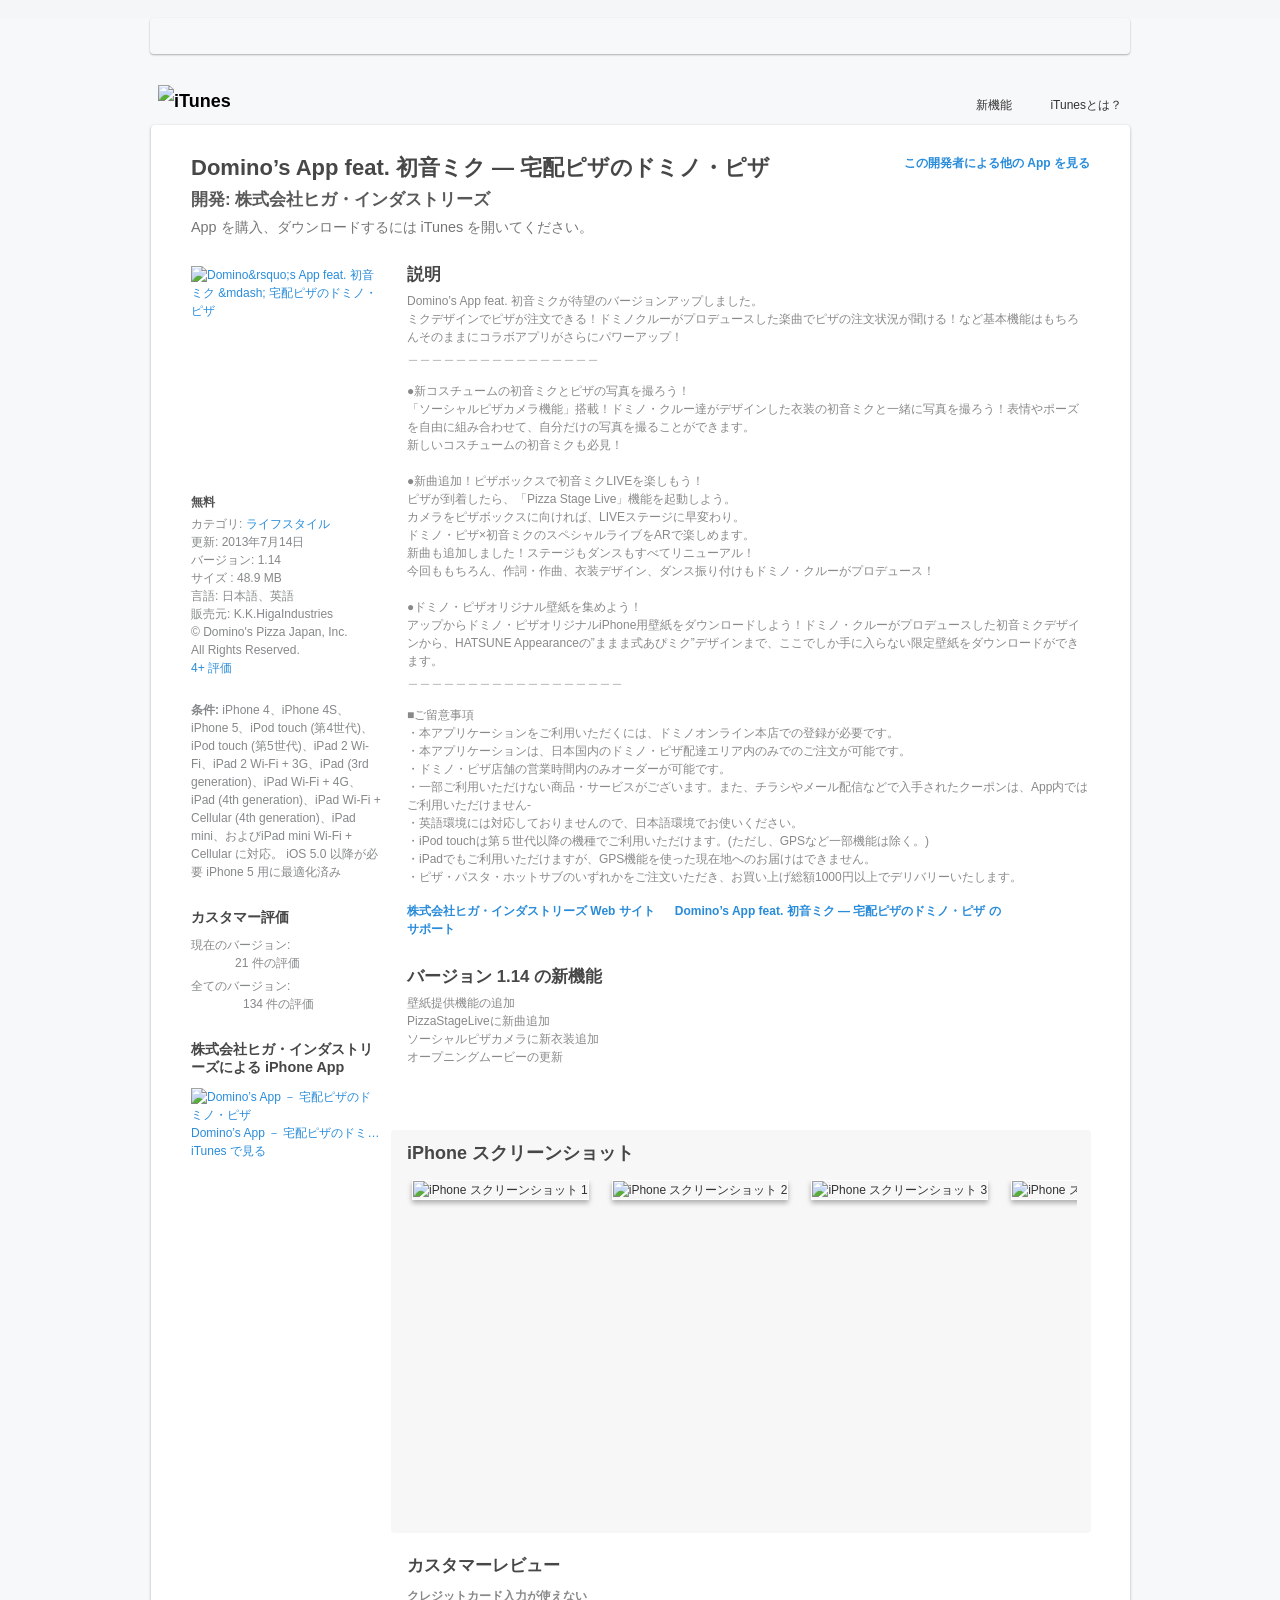
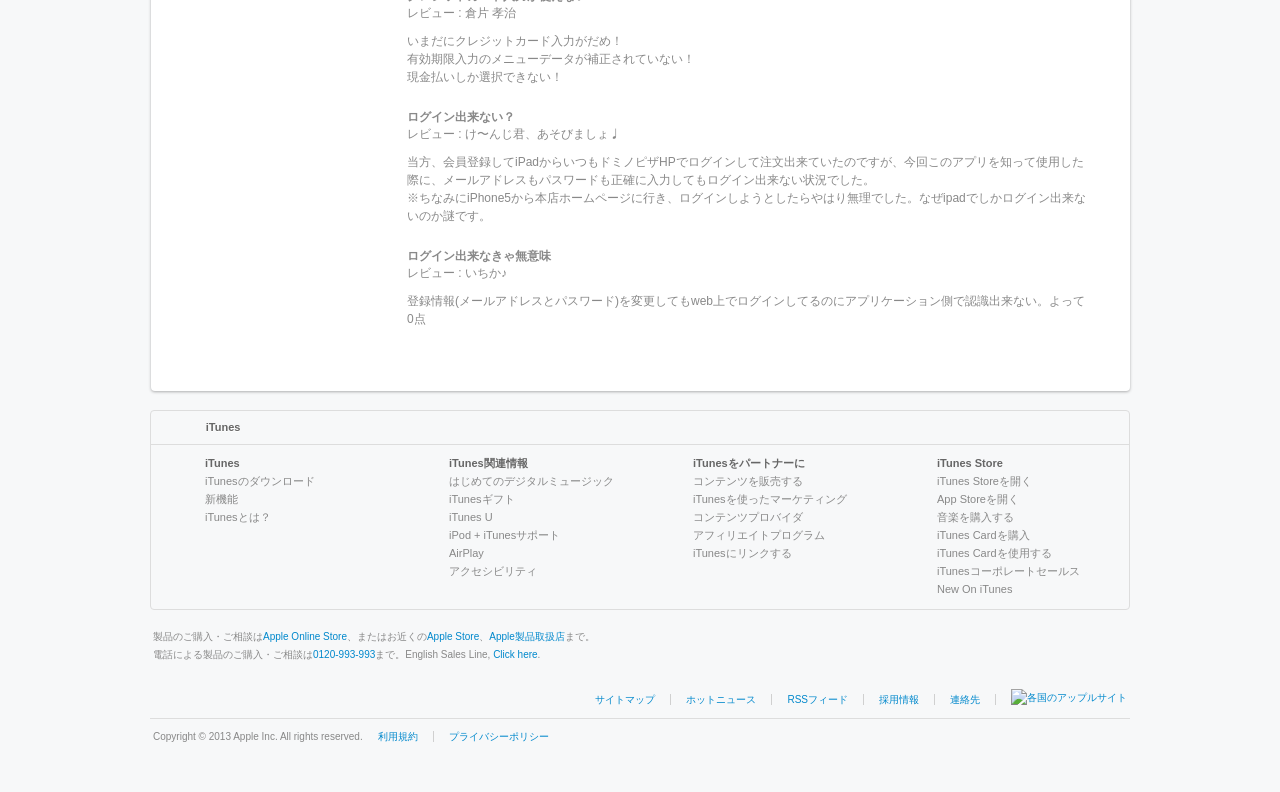
==== commit 7f1275e0: "fix asset paths" ====
--- a/docs/index.html
+++ b/docs/index.html
@@ -43,21 +43,21 @@
 </script>
 
 
-<link charset="utf-8" rel="stylesheet" type="text/css" href="../../../../../20130722041702cs_/https:/s.mzstatic.com/htmlResources/708E/web-storefront-base.css"/>
-<link charset="utf-8" rel="stylesheet" type="text/css" href="../../../../../20130722041702cs_/https:/s.mzstatic.com/htmlResources/708E/web-storefront-preview.css"/>
-
-
-
-
-
-
-
-
-
-
-
-    
-<script type="text/javascript" charset="utf-8" src="../../../../../20130722041702js_/https:/itunes.apple.com/htmlResources/708E/frameworks-primaryinit01.js"></script>
+<link charset="utf-8" rel="stylesheet" type="text/css" href="./htmlResources/708E/web-storefront-base.css"/>
+<link charset="utf-8" rel="stylesheet" type="text/css" href="./htmlResources/708E/web-storefront-preview.css"/>
+
+
+
+
+
+
+
+
+
+
+
+    
+<script type="text/javascript" charset="utf-8" src="./htmlResources/708E/frameworks-primaryinit01.js"></script>
 
 
 
@@ -74,11 +74,11 @@
 </script>
 
 
-<script type="text/javascript" charset="utf-8" src="../../../../../20130722041702js_/https:/itunes.apple.com/htmlResources/708E/web-storefront-base.js"></script>
-<script type="text/javascript" charset="utf-8" src="../../../../../20130722041702js_/https:/itunes.apple.com/htmlResources/708E/web-storefront-preview.js"></script>
-
-
-<link charset="utf-8" href="../../../../../20130722041702cs_/https:/ssl.apple.com/global/nav/styles/navigation.css" id="globalheader-stylesheet" rel="stylesheet" type="text/css"/>
+<script type="text/javascript" charset="utf-8" src="./htmlResources/708E/web-storefront-base.js"></script>
+<script type="text/javascript" charset="utf-8" src="./htmlResources/708E/web-storefront-preview.js"></script>
+
+
+<link charset="utf-8" href="./nav/styles/navigation.css" id="globalheader-stylesheet" rel="stylesheet" type="text/css"/>
 
 
 
@@ -95,7 +95,7 @@
 	var searchSection = 'ipoditunes';
 	var searchCountry = 'jp';
 </script>
-<script src="../../../../../20130722041702js_/https:/ssl.apple.com/global/nav/scripts/globalnav.js" type="text/javascript" charset="utf-8"></script>
+<script src="./nav/scripts/globalnav.js" type="text/javascript" charset="utf-8"></script>
 <nav id="globalheader" class="itunes">
 	<!--googleoff: all-->
 	<ul id="globalnav" role="navigation">
@@ -121,7 +121,7 @@
 <script type="text/javascript">
 	AC.GlobalNav.Instance = new AC.GlobalNav();
 </script><div id="productheader" data-hires="true">
-	<h2><img src="../../../../../20130722041702im_/http:/ax.phobos.apple.com.edgesuite.net/images/web/itunes_preview/itunespreview_jp.png" alt="iTunes" height="32" width="263"></h2>
+	<h2><img src="http:/ax.phobos.apple.com.edgesuite.net/images/web/itunes_preview/itunespreview_jp.png" alt="iTunes" height="32" width="263"></h2>
 	<ul>
 		<li id="pn-whatsnew"><a href="https://web.archive.org/web/20130722041702/http://www.apple.com/jp/itunes/whats-new/">新機能</a></li>
 		<li id="pn-whatis"><a href="https://web.archive.org/web/20130722041702/http://www.apple.com/jp/itunes/what-is/">iTunesとは？</a></li>
@@ -151,9 +151,9 @@
       <div class="download">
         <p>すでに iTunes をお持ちの方は、「すでに iTunes を持っている」をクリックして iTunes を開いてください。</p>
         <a class="i-have-itunes" onclick="its.detect.userOverrideSetItunesInstalled(); its.detect.openItunes(); return true;" href="id604014078%3Fmt=8.html#">
-          <img alt="iTunes を持っています" src="../../../../../20130722041702im_/https:/itunes.apple.com/ja_jp/images/web/ihaveitunes.png"/>
+          <img alt="iTunes を持っています" src="https:/itunes.apple.com/ja_jp/images/web/ihaveitunes.png"/>
         </a>
-        <a href="id604014078%3Fmt=8.html#" onclick="javascript:window.location='https://web.archive.org/web/20130722041702/http://www.apple.com/jp/itunes/affiliates/download/?id=604014078'; return true;"><img alt="無料ダウンロード" src="../../../../../20130722041702im_/https:/itunes.apple.com/ja_jp/images/web/freedownload.png"/></a>
+        <a href="id604014078%3Fmt=8.html#" onclick="javascript:window.location='https://web.archive.org/web/20130722041702/http://www.apple.com/jp/itunes/affiliates/download/?id=604014078'; return true;"><img alt="無料ダウンロード" src="https:/itunes.apple.com/ja_jp/images/web/freedownload.png"/></a>
       </div>
 
       <a class="macpc" href="id604014078%3Fmt=8.html#">Mac および PC 用 iTunes</a>
@@ -240,7 +240,7 @@
 
   
     
-    <div num-items="5" class="content iphone-screen-shots"><div><div class="lockup"><img alt="iPhone スクリーンショット 1" class="portrait" src="../../../../../20130722041702im_/http:/a1.mzstatic.com/us/r1000/016/Purple6/v4/21/f0/fc/21f0fc13-9557-b258-1c59-d78331809d48/mzl.oycsczki.320x480-75.jpg"/></div><div class="lockup"><img alt="iPhone スクリーンショット 2" class="portrait" src="../../../../../20130722041702im_/http:/a5.mzstatic.com/us/r1000/015/Purple6/v4/55/d5/1c/55d51ccf-f0d3-c843-d3e7-578a86fcc961/mzl.tezjnish.320x480-75.jpg"/></div><div class="lockup"><img alt="iPhone スクリーンショット 3" class="portrait" src="../../../../../20130722041702im_/http:/a5.mzstatic.com/us/r1000/017/Purple4/v4/a2/f5/9f/a2f59f21-2ea9-b5bd-511d-f3eb2a23fb52/mzl.jxiwcfod.320x480-75.jpg"/></div><div class="lockup"><img alt="iPhone スクリーンショット 4" class="portrait" src="../../../../../20130722041702im_/http:/a1.mzstatic.com/us/r1000/019/Purple6/v4/74/2d/bf/742dbf14-26a7-6b04-aee4-ec626137b001/mzl.xcvzzjtl.320x480-75.jpg"/></div><div class="lockup"><img alt="iPhone スクリーンショット 5" class="portrait" src="../../../../../20130722041702im_/http:/a3.mzstatic.com/us/r1000/002/Purple6/v4/99/87/44/99874412-2741-cd56-56a9-7416d66a3498/mzl.nockrchy.320x480-75.jpg"/></div></div></div>
+    <div num-items="5" class="content iphone-screen-shots"><div><div class="lockup"><img alt="iPhone スクリーンショット 1" class="portrait" src="http:/a1.mzstatic.com/us/r1000/016/Purple6/v4/21/f0/fc/21f0fc13-9557-b258-1c59-d78331809d48/mzl.oycsczki.320x480-75.jpg"/></div><div class="lockup"><img alt="iPhone スクリーンショット 2" class="portrait" src="http:/a5.mzstatic.com/us/r1000/015/Purple6/v4/55/d5/1c/55d51ccf-f0d3-c843-d3e7-578a86fcc961/mzl.tezjnish.320x480-75.jpg"/></div><div class="lockup"><img alt="iPhone スクリーンショット 3" class="portrait" src="http:/a5.mzstatic.com/us/r1000/017/Purple4/v4/a2/f5/9f/a2f59f21-2ea9-b5bd-511d-f3eb2a23fb52/mzl.jxiwcfod.320x480-75.jpg"/></div><div class="lockup"><img alt="iPhone スクリーンショット 4" class="portrait" src="http:/a1.mzstatic.com/us/r1000/019/Purple6/v4/74/2d/bf/742dbf14-26a7-6b04-aee4-ec626137b001/mzl.xcvzzjtl.320x480-75.jpg"/></div><div class="lockup"><img alt="iPhone スクリーンショット 5" class="portrait" src="http:/a3.mzstatic.com/us/r1000/002/Purple6/v4/99/87/44/99874412-2741-cd56-56a9-7416d66a3498/mzl.nockrchy.320x480-75.jpg"/></div></div></div>
   
 </div>
 
@@ -359,7 +359,7 @@
           <div id="left-stack">
             
             <div rating-software="100,itunes-games" parental-rating="1" class="lockup product application">
-  <a href="dominos-app-feat.-chu-yinmiku/id604014078%3Fmt=8.html"><div class="artwork"><img width="175" height="175" alt="Domino&amp;rsquo;s App feat. 初音ミク &amp;mdash; 宅配ピザのドミノ・ピザ" class="artwork" src="../../../../../20130722041702im_/http:/a4.mzstatic.com/us/r1000/052/Purple6/v4/2d/ec/27/2dec272d-cde3-8530-78a9-7823cacba170/mzl.igtomdlk.175x175-75.jpg"/><span class="mask"></span></div></a>
+  <a href="dominos-app-feat.-chu-yinmiku/id604014078%3Fmt=8.html"><div class="artwork"><img width="175" height="175" alt="Domino&amp;rsquo;s App feat. 初音ミク &amp;mdash; 宅配ピザのドミノ・ピザ" class="artwork" src="http:/a4.mzstatic.com/us/r1000/052/Purple6/v4/2d/ec/27/2dec272d-cde3-8530-78a9-7823cacba170/mzl.igtomdlk.175x175-75.jpg"/><span class="mask"></span></div></a>
   <a onclick="return its.detect.openItunes('https://web.archive.org/web/20130722041702/https://itunes.apple.com/jp/app/dominos-app-feat.-chu-yinmiku/id604014078?mt=8');" href="id604014078%3Fmt=8.html#" class="action view-in-itunes"><span>iTunes で見る</span></a>
   <ul class="list"><li><div class="price">無料</div></li><li class="genre"><span class="label">カテゴリ: </span><a href="https://web.archive.org/web/20130722041702/https://itunes.apple.com/jp/genre/ios-raifusutairu/id6012?mt=8">ライフスタイル</a></li><li class="release-date"><span class="label">更新: </span>2013年7月14日 </li><li><span class="label">バージョン: </span>1.14</li><li><span class="label">サイズ : </span>48.9 MB</li><li class="language"><span class="label">言語: </span>日本語、英語</li><li><span class="label">販売元: </span>K.K.HigaIndustries</li><li class="copyright">© Domino's Pizza Japan, Inc. All Rights Reserved.</li></ul><div class="app-rating"><a href="https://web.archive.org/web/20130722041702/https://itunes.apple.com/WebObjects/MZStore.woa/wa/appRatings">4+ 評価</a></div><p><span class="app-requirements">条件: </span>iPhone 4、iPhone 4S、iPhone 5、iPod touch (第4世代)、iPod touch (第5世代)、iPad 2 Wi-Fi、iPad 2 Wi-Fi + 3G、iPad (3rd generation)、iPad Wi-Fi + 4G、iPad (4th generation)、iPad Wi-Fi + Cellular (4th generation)、iPad mini、およびiPad mini Wi-Fi + Cellular に対応。 iOS 5.0 以降が必要 iPhone 5 用に最適化済み</p>
 </div>
@@ -404,7 +404,7 @@
     <ul class="list"><li>
 <div rating-software="100,itunes-games" parental-rating="1" role="group" metrics-loc="Lockup_" adam-id="355312182" preview-artist="株式会社ヒガ・インダストリーズ" aria-label="Domino’s  App － 宅配ピザのドミノ・ピザ" preview-title="Domino’s  App － 宅配ピザのドミノ・ピザ" class="lockup small application">
   
-    <a href="dominos-app-zhai-peipizanodomino/id355312182%3Fmt=8.html" class="artwork-link"><div class="artwork"><img width="75" height="75" alt="Domino’s  App － 宅配ピザのドミノ・ピザ" class="artwork" src="../../../../../20130722041702im_/http:/a1.mzstatic.com/us/r1000/077/Purple2/v4/78/7a/5f/787a5fdc-759e-9802-e840-987340fef962/mzl.gsvyiuxj.75x75-65.jpg"/><span class="mask"></span></div></a>
+    <a href="dominos-app-zhai-peipizanodomino/id355312182%3Fmt=8.html" class="artwork-link"><div class="artwork"><img width="75" height="75" alt="Domino’s  App － 宅配ピザのドミノ・ピザ" class="artwork" src="http:/a1.mzstatic.com/us/r1000/077/Purple2/v4/78/7a/5f/787a5fdc-759e-9802-e840-987340fef962/mzl.gsvyiuxj.75x75-65.jpg"/><span class="mask"></span></div></a>
   
   <div class="lockup-info">
     
--- a/docs/htmlResources/708E/web-storefront-base.css
+++ b/docs/htmlResources/708E/web-storefront-base.css
@@ -0,0 +1,322 @@
+/*
+** Copyright © 2013 Apple Inc.
+** All rights reserved.
+*/
+
+body,button,input{font-family:"Helvetica","Arial";font-smooth:always;-webkit-font-smoothing:antialiased}
+body.win,body.win button,body.win input,body.win select,body.win textarea{-webkit-font-smoothing:subpixel-antialiased}
+body.jpn,body.jpn button,body.jpn input,body.geo-jpn,body.geo-jpn button,body.geo-jpn input{font-family:"Hiragino Kaku Gothic Pro W3","MS PGothic","Helvetica","Arial"}
+@-webkit-keyframes generic-loading-spinner-animation{0%{ -webkit-transform:rotate(0deg)}
+8.32%{-webkit-transform:rotate(0deg)}
+8.33%{-webkit-transform:rotate(30deg)}
+16.65%{-webkit-transform:rotate(30deg)}
+16.66%{-webkit-transform:rotate(60deg)}
+24.99%{-webkit-transform:rotate(60deg)}
+25%{-webkit-transform:rotate(90deg)}
+33.32%{-webkit-transform:rotate(90deg)}
+33.33%{-webkit-transform:rotate(120deg)}
+41.65%{-webkit-transform:rotate(120deg)}
+41.66%{-webkit-transform:rotate(150deg)}
+49.99%{-webkit-transform:rotate(150deg)}
+50%{-webkit-transform:rotate(180deg)}
+58.32%{-webkit-transform:rotate(180deg)}
+58.33%{-webkit-transform:rotate(210deg)}
+66.65%{-webkit-transform:rotate(210deg)}
+66.66%{-webkit-transform:rotate(240deg)}
+74.99%{-webkit-transform:rotate(240deg)}
+75%{-webkit-transform:rotate(270deg)}
+83.32%{-webkit-transform:rotate(270deg)}
+83.33%{-webkit-transform:rotate(300deg)}
+91.65%{-webkit-transform:rotate(300deg)}
+91.66%{-webkit-transform:rotate(330deg)}
+100%{-webkit-transform:rotate(330deg)}
+}
+a.anchor[name]{height:0;width:0}
+.single-line-clip{overflow:hidden;text-overflow:ellipsis;white-space:nowrap}
+.no-display{display:none!important}
+html,body,div,ul,ol,li,dl,dt,dd,h1,h2,h3,h4,h5,h6,pre,form,p,blockquote,fieldset,input,abbr,article,aside,command,details,figcaption,figure,footer,header,hgroup,mark,meter,nav,output,progress,section,summary,time{margin:0;padding:0}
+h1,h2,h3,h4,h5,h6,pre,code,address,caption,cite,code,em,strong,th,figcaption{font-size:1em;font-weight:normal;font-style:normal}
+fieldset,iframe{border:0}
+caption,th{text-align:left}
+table{border-collapse:collapse;border-spacing:0}
+article,aside,footer,header,hgroup,nav,section,figure,figcaption{display:block}
+html{background-color:#fff}
+.clear{clear:both}
+.clearer{clear:both;display:block;margin:0;padding:0;height:0;line-height:1px;font-size:1px}
+.selfclear{zoom:1}
+.selfclear:after{content:'.';display:block;height:0;clear:both;visibility:hidden}
+img{border:0}
+#container{width:980px;margin:0 auto;position:relative}
+#main{width:100%;position:relative}
+#content{padding:18px 20px;position:relative;color:#333}
+#breadcrumb{clear:both;text-align:center;margin:18px auto;clear:both;font-size:10px;color:#686868}
+.apple_com-content{background:#fff;border:1px solid;border-color:#e5e5e5 #dbdbdb #d2d2d2;-webkit-box-shadow:rgba(0,0,0,.3) 0 1px 3px;-moz-box-shadow:rgba(0,0,0,.3) 0 1px 3px;box-shadow:rgba(0,0,0,.3) 0 1px 3px}
+.apple_com-content:nth-child(1n){border:0}
+.apple_com-content,.rounded{border-radius:4px;-webkit-border-radius:4px;-moz-border-radius:4px;-o-border-radius:4px;-khtml-border-radius:4px}
+.shadow{-webkit-box-shadow:rgba(0,0,0,.35) 0 1px 3px;-moz-box-shadow:rgba(0,0,0,.35) 0 1px 3px;box-shadow:rgba(0,0,0,.35) 0 1px 3px}
+.callout{border-radius:7px;-webkit-border-radius:7px;-moz-border-radius:7px;-o-border-radius:7px;-khtml-border-radius:7px}
+.roundedtop{border-radius:4px 4px 0 0;-webkit-border-top-left-radius:4px;-webkit-border-top-right-radius:4px;-moz-border-radius:4px 4px 0 0;-o-border-radius:4px 4px 0 0;-khtml-border-radius:4px 4px 0 0}
+.roundedbottom{border-radius:0 0 4px 4px;-webkit-border-bottom-left-radius:4px;-webkit-border-bottom-right-radius:4px;-moz-border-radius:0 0 4px 4px;-o-border-radius:0 0 4px 4px;-khtml-border-radius:0 0 4px 4px}
+.roundedright{border-radius:0 4px 4px 0;-webkit-border-top-right-radius:4px;-webkit-border-bottom-right-radius:4px;-moz-border-radius:0 4px 4px 0;-o-border-radius:0 4px 4px 0;-khtml-border-radius:0 4px 4px 0}
+.roundedleft{border-radius:4px 0 0 4px;-webkit-border-top-left-radius:4px;-webkit-border-bottom-left-radius:4px;-moz-border-radius:4px 0 0 4px;-o-border-radius:4px 0 0 4px;-khtml-border-radius:4px 0 0 4px}
+.roundedtopleft{border-radius:4px 0 0;-webkit-border-top-left-radius:4px;-moz-border-radius:4px 0 0;-o-border-radius:4px 0 0;-khtml-border-radius:4px 0 0}
+.roundedtopright{border-radius:0 4px 0 0;-webkit-border-top-right-radius:4px;-moz-border-radius:0 4px 0 0;-o-border-radius:0 4px 0 0;-khtml-border-radius:0 4px 0 0}
+.roundedbottomleft{border-radius:0 0 0 4px;-webkit-border-bottom-left-radius:4px;-moz-border-radius:0 0 0 4px;-o-border-radius:0 0 0 4px;-khtml-border-radius:0 0 0 4px}
+.roundedbottomright{border-radius:0 0 4px 0;-webkit-border-bottom-right-radius:4px;-moz-border-radius:0 0 4px 0;-o-border-radius:0 0 4px 0;-khtml-border-radius:0 0 4px 0}
+.column{float:left}
+.grid5col .column{width:18.4%;margin-left:2%}
+.column.first,.column.last{margin-left:0!important}
+.column.last{float:right!important}
+#container:after,#content:after,.grid5col:after{content:".";display:block;height:0;clear:both;visibility:hidden}
+#container,#content,.grid5col{zoom:1}
+body{font:12px/18px "Lucida Grande","Lucida Sans Unicode",Helvetica,Arial,Verdana,sans-serif;background-color:transparent;color:#333;-webkit-font-smoothing:antialiased}
+a{color:#08c}
+a:link,a:visited,a:active{text-decoration:none}
+a:hover{text-decoration:underline}
+@media only screen{a.more,em.more,span.more{ background-image:url(https://web.archive.org/web/20130722042655im_/http://images.apple.com/global/elements/arrows/morearrow_08c.svg)}
+a.morelarge,em.morelarge,span.morelarge{background-image:url(https://web.archive.org/web/20130722042655im_/http://images.apple.com/global/elements/arrows/morearrow_big_08c.svg)}
+a.lesslarge,em.lesslarge,span.lesslarge{background-image:url(https://web.archive.org/web/20130722042655im_/http://images.apple.com/global/elements/arrows/lessarrow_big_08c.svg)}
+}
+em.more,span.more,em.external,span.external{color:#08c;font-style:normal;cursor:pointer}
+.nowrap{white-space:nowrap}
+em,i,cite{font-style:italic}
+.sosumi{font-size:10px!important;line-height:1.5;color:#888}
+h1,h2,h3,h4,h5,h6,strong{color:#000}
+h1,h2,h3,h4{font-weight:bold}
+h2,h3,h4{line-height:18px}
+h1,h2{margin-bottom:18px}
+h2{font-size:16px}
+h3{font-size:1em}
+h4{font-size:10px}
+p{margin-bottom:18px}
+ul{list-style:none outside}
+ul.square,ul.circle,ul.disc{margin-left:2em;margin-bottom:18px}
+ul.square{list-style:square outside}
+ul.circle{list-style:circle outside}
+ul.disc{list-style:disc outside}
+.piped{display:block;zoom:1}
+.piped:after{content:".";display:block;height:0;clear:both;visibility:hidden}
+.piped li{float:left;display:inline}
+.piped a{border-left:1px solid #797c80;padding:0 0 0 .75em;margin-left:.75em}
+.piped a.first{border-left:0!important;padding-left:0;margin-left:0!important}
+#globalfooter .gf-buy{float:left;width:60%;margin:18px 0 9px}
+#globalfooter .gf-links{float:right;margin:18px 0 9px}
+#globalfooter .gf-links a{padding:0 10px;white-space:nowrap}
+#globalfooter .gf-links a.last{padding-right:0;_float:none!important;width:auto!important}
+#globalfooter{width:980px;color:#888;font-size:10px;margin:18px auto 0;padding-bottom:36px;text-align:left!important}
+#globalfooter a{color:#08c}
+#globalfooter p{margin-bottom:1em}
+#globalfooter p.gf-buy{float:left;width:52%;margin:18px 0 9px 3px}
+#globalfooter ul.piped a{padding:0 0 0 1.5em;margin-left:1.5em;border-left:1px solid #d0d0d0}
+#globalfooter .gf-links{float:right;margin:18px 3px 9px 0}
+#globalfooter .gf-sosumi{clear:both;width:100%;border-top:1px solid #ddd;padding-top:9px}
+#globalfooter .gf-sosumi a{padding:0 10px}
+#globalfooter .gf-sosumi p{float:left;margin-left:3px}
+#globalfooter form{margin:18px 10px}
+#globalfooter .search-wrapper{margin:0 auto}
+#globalfooter .search-wrapper input.prettysearch{margin-left:10px}
+#globalfooter ul.piped a.contact_us{padding-right:1.5em;border-right:1px solid #d0d0d0}
+#globalfooter ul.piped a.choose{margin-left:0;border:0}
+#globalfooter ul.piped a.choose img{vertical-align:middle;margin-top:-5px;*position:relative}
+#globalfooter #breadcrumbs{font-size:11px;color:#444;background:url(https://web.archive.org/web/20130722042655im_/http://images.apple.com/global/elements/breadory/breadcrumb_bg.png) no-repeat;overflow:hidden;height:36px;line-height:34px;font-weight:bold;text-shadow:0 1px 0 #fff}
+#globalfooter #breadcrumbs a{color:#444;text-decoration:none;float:left;padding:0 10px;margin-left:-10px;*position:relative;_cursor:hand}
+#globalfooter #breadcrumbs a:hover{color:#333;text-decoration:none!important}
+#globalfooter #breadcrumbs a.home{margin:0;width:15px;height:0;padding-top:36px;overflow:hidden}
+#globalfooter #breadcrumbs span{float:left;width:9px;margin:0 10px 0 0;height:0;padding-top:34px;margin-top:1px;overflow:hidden;background:url(https://web.archive.org/web/20130722042655im_/http://images.apple.com/global/elements/breadory/breadcrumb_sep.png) no-repeat}
+#globalfooter ol#breadcrumbs{font-size:11px;color:#444;background:url(https://web.archive.org/web/20130722042655im_/http://images.apple.com/global/elements/breadory/breadcrumb_bg.png) no-repeat;height:36px;line-height:34px;margin:0;list-style:none;font-weight:bold;text-shadow:0 1px 0 #fff}
+#globalfooter ol#breadcrumbs li{float:left;margin:0;padding:0 0 0 20px;background:url(https://web.archive.org/web/20130722042655im_/http://images.apple.com/global/elements/breadory/breadcrumb_sep_20080909.png) no-repeat}
+#globalfooter ol#breadcrumbs li a{float:left;color:#444;text-decoration:none;padding:0 10px;margin-left:-10px}
+#globalfooter ol#breadcrumbs li a:hover{color:#333;text-decoration:none}
+#globalfooter ol#breadcrumbs li.home{background:0;margin:0;padding:0}
+#globalfooter ol#breadcrumbs li.home a{margin:0;padding:0 10px;width:15px;text-indent:-9999px;overflow:hidden}
+#directorynav{font-size:11px;line-height:14px;padding-top:2px;background:url(https://web.archive.org/web/20130722042655im_/http://images.apple.com/global/elements/breadory/directory_bg.png) repeat-y;border-top:1px solid #ddd;float:left;width:100%;margin-top:-4px;*position:relative}
+#directorynav .column{width:120px;padding:9px 0 2px 18px}
+#directorynav .column.last{float:left!important;padding-right:0}
+#directorynav h3{color:#666;margin:0;font-size:1em;line-height:14px;font-weight:bold;padding-bottom:4px}
+#directorynav h3.standalone{margin-bottom:18px}
+#directorynav a{color:#888;text-decoration:none;display:block;zoom:1}
+#directorynav h3.standalone a:link,#directorynav h3.standalone a:visited{color:#444}
+#directorynav a:hover{color:#333!important;text-decoration:none!important}
+#directorynav .capbottom{clear:both;position:relative;top:5px;_top:12px;height:5px;width:980px;background:url(https://web.archive.org/web/20130722042655im_/http://images.apple.com/global/elements/breadory/directory_capbg.png) no-repeat}
+#directorynav ul{margin-bottom:0;padding-bottom:9px}
+#directorynav ul li{padding-bottom:4px}
+#directorynav.ios .column,#directorynav.mac .column,#directorynav.ipod .column,#directorynav.ipodtouch .column,#directorynav.ipad .column,#directorynav.iphone .column,#directorynav.itunes .column{width:190px;padding:9px 0 0 54px}
+#breadory{border:1px solid #ddd;width:978px;margin:0 auto;-moz-border-radius:4px;-webkit-border-radius:4px;border-radius:4px}
+#globalfooter #breadory ol#breadcrumbs{background:0;clear:both;float:none;height:3em;line-height:3em;font-size:11px;color:#666;margin:0;list-style:none;font-weight:bold;text-shadow:0 1px 0 #fff}
+#breadory ol#breadcrumbs li{background:0;float:left;margin:0;padding:0 0 0 1em}
+#breadory ol#breadcrumbs li a{float:left;color:#666;text-decoration:none;padding:0 1.75em 0 0;margin-left:0;background:url(https://web.archive.org/web/20130722042655im_/http://images.apple.com/global/elements/breadory/breadcrumb_separator.png) no-repeat 100% 50%}
+#breadory ol#breadcrumbs li a:hover{color:#333;text-decoration:none}
+#breadory ol#breadcrumbs li.home{background:0;margin:0;padding:0}
+#breadory ol#breadcrumbs li.home a{background:url(https://web.archive.org/web/20130722042655im_/http://images.apple.com/global/elements/breadory/breadcrumb_home.png) no-repeat 1.25em 50%;margin:0;padding:0 0 0 1.25em;width:30px;text-indent:-9999px;overflow:hidden}
+#breadory ol#breadcrumbs li.home a:hover{background-image:url(https://web.archive.org/web/20130722042655im_/http://images.apple.com/global/elements/breadory/breadcrumb_home_over.png)}
+@media only screen{#breadory ol#breadcrumbs li a{ background-image:url(https://web.archive.org/web/20130722042655im_/http://images.apple.com/global/elements/breadory/breadcrumb_separator.svg)}
+#breadory ol#breadcrumbs li.home a{background-image:url(https://web.archive.org/web/20130722042655im_/http://images.apple.com/global/elements/breadory/breadcrumb_home.svg)}
+#breadory ol#breadcrumbs li.home a:hover{background-image:url(https://web.archive.org/web/20130722042655im_/http://images.apple.com/global/elements/breadory/breadcrumb_home_over.svg)}
+}
+#breadory #directorynav{background:0;clear:both;float:none;margin-top:0}
+#breadory #directorynav .capbottom{height:0;font-size:1px;_display:none}
+#productheader{padding:1em 0 .2em;overflow:hidden;width:980px;margin:0 auto;*position:relative;*height:39px}
+#productheader h1,#productheader h2{height:32px;line-height:32px;display:inline;float:left;margin:1px 0 6px 8px;padding:0;margin-bottom:6px!important}
+#productheader h1 a,#productheader h2 a{line-height:32px;background-position:0 0;background-repeat:no-repeat;color:#888;display:block;font-weight:normal;height:32px;outline:0;text-decoration:none;text-indent:-9999px;*position:relative}
+body#overview #productheader h1 a,body#overview #productheader h2 a{cursor:default}
+#productheader ul{display:inline;float:right;margin:0}
+#productheader ul li{display:inline}
+#productheader ul li a{color:#333;float:left!important;margin-top:1em;margin-left:30px;margin-right:8px;padding:0;text-decoration:none}
+#productheader ul li a:hover{color:#08c}
+#productnav a.downloadnow,#productnav span.downloadnow{width:108px;background-image:url(https://web.archive.org/web/20130722042655im_/http://images.apple.com/global/elements/buttons/downloadnows.png);_background-image:url(https://web.archive.org/web/20130722042655im_/http://images.apple.com/global/elements/buttons/downloadnows.gif)}
+#productheader span.buynow,#productheader span.ordernow,#productheader span.joinnow,#productheader span.preorder,#productheader span.howtobuy,#productheader span.howtoapply,#productheader span.freetrial,#productheader span.downloadnow,#productnav span.downloadnow,#productheader span.upgradenow,#productheader span.notifyme{background-position:0 -75px}
+.browsewebappss,.businessstores,.buyiphones,.buynows,.buynows-arrow,.comingsoons,.descargarahoras,.downloadituness,.downloadnows,.finds,.freetrials,.getstarteds,.gos,.howtoapplys,.howtobuys,.joinnows,.learnmores,.nikebuynows,.notifymes,.ordernows,.preordernows,.preorders,.reserves,.startyoursearchs,.submits,.tryamacs,.upgradenows{height:25px;background-position:0 0;background-repeat:no-repeat;display:block;text-decoration:none;text-indent:-9999px;overflow:hidden}
+background-position: 0 -25px}
+background-position: 0 -50px}
+span.browsewebappss,span.businessstores,span.buyiphones,span.buynows,span.comingsoons,span.descargarahoras,span.downloadituness,span.downloadnows,span.finds,span.freetrials,span.getstarteds,span.gos,span.howtoapplys,span.howtobuys,span.joinnows,span.learnmores,span.nikebuynows,span.notifymes,span.ordernows,span.preordernows,span.preorders,span.reserves,span.startyoursearchs,span.submits,span.tryamacs,span.upgradenows{background-position:0 -75px}
+.browsewebappss{background-image:url(https://web.archive.org/web/20130722042655im_/http://images.apple.com/global/elements/buttons/browsewebappss.png);_background-image:url(https://web.archive.org/web/20130722042655im_/http://images.apple.com/global/elements/buttons/browsewebappss.gif);width:123px}
+.businessstores{background-image:url(https://web.archive.org/web/20130722042655im_/http://images.apple.com/global/elements/buttons/businessstores.png);_background-image:url(https://web.archive.org/web/20130722042655im_/http://images.apple.com/global/elements/buttons/businessstores.gif);width:105px}
+.buyiphones{background-image:url(https://web.archive.org/web/20130722042655im_/http://images.apple.com/global/elements/buttons/buyiphones.png);_background-image:url(https://web.archive.org/web/20130722042655im_/http://images.apple.com/global/elements/buttons/buyiphones.gif);width:87px}
+.buynows{background-image:url(https://web.archive.org/web/20130722042655im_/http://images.apple.com/global/elements/buttons/buynows.png);_background-image:url(https://web.archive.org/web/20130722042655im_/http://images.apple.com/global/elements/buttons/buynows.gif);width:72px}
+.buynows-arrow{background-image:url(https://web.archive.org/web/20130722042655im_/http://images.apple.com/global/elements/buttons/buynows_arrow.png);_background-image:url(https://web.archive.org/web/20130722042655im_/http://images.apple.com/global/elements/buttons/buynows_arrow.gif);width:86px}
+.comingsoons{background-image:url(https://web.archive.org/web/20130722042655im_/http://images.apple.com/global/elements/buttons/comingsoons.png);_background-image:url(https://web.archive.org/web/20130722042655im_/http://images.apple.com/global/elements/buttons/comingsoons.gif);width:97px}
+.descargarahoras{background-image:url(https://web.archive.org/web/20130722042655im_/http://images.apple.com/global/elements/buttons/descargarahoras.png);_background-image:url(https://web.archive.org/web/20130722042655im_/http://images.apple.com/global/elements/buttons/descargarahoras.gif);width:108px}
+.downloadituness{background-image:url(https://web.archive.org/web/20130722042655im_/http://images.apple.com/global/elements/buttons/downloadituness.png);_background-image:url(https://web.archive.org/web/20130722042655im_/http://images.apple.com/global/elements/buttons/downloadituness.gif);width:116px}
+.downloadnows{background-image:url(https://web.archive.org/web/20130722042655im_/http://images.apple.com/global/elements/buttons/downloadnows.png);_background-image:url(https://web.archive.org/web/20130722042655im_/http://images.apple.com/global/elements/buttons/downloadnows.gif);width:108px}
+.finds{background-image:url(https://web.archive.org/web/20130722042655im_/http://images.apple.com/global/elements/buttons/finds.png);_background-image:url(https://web.archive.org/web/20130722042655im_/http://images.apple.com/global/elements/buttons/finds.gif);width:52px}
+.freetrials{background-image:url(https://web.archive.org/web/20130722042655im_/http://images.apple.com/global/elements/buttons/freetrials.png);_background-image:url(https://web.archive.org/web/20130722042655im_/http://images.apple.com/global/elements/buttons/freetrials.gif);width:72px}
+.getstarteds{background-image:url(https://web.archive.org/web/20130722042655im_/http://images.apple.com/global/elements/buttons/getstarteds.png);_background-image:url(https://web.archive.org/web/20130722042655im_/http://images.apple.com/global/elements/buttons/getstarteds.gif);width:90px}
+.gos{background-image:url(https://web.archive.org/web/20130722042655im_/http://images.apple.com/global/elements/buttons/gos.png);_background-image:url(https://web.archive.org/web/20130722042655im_/http://images.apple.com/global/elements/buttons/gos.gif);width:44px}
+.howtoapplys{background-image:url(https://web.archive.org/web/20130722042655im_/http://images.apple.com/global/elements/buttons/howtoapplys.png);_background-image:url(https://web.archive.org/web/20130722042655im_/http://images.apple.com/global/elements/buttons/howtoapplys.gif);width:100px}
+.howtobuys{background-image:url(https://web.archive.org/web/20130722042655im_/http://images.apple.com/global/elements/buttons/howtobuys.png);_background-image:url(https://web.archive.org/web/20130722042655im_/http://images.apple.com/global/elements/buttons/howtobuys.gif);width:86px}
+.joinnows{background-image:url(https://web.archive.org/web/20130722042655im_/http://images.apple.com/global/elements/buttons/joinnows.png);_background-image:url(https://web.archive.org/web/20130722042655im_/http://images.apple.com/global/elements/buttons/joinnows.gif);width:72px}
+.learnmores{background-image:url(https://web.archive.org/web/20130722042655im_/http://images.apple.com/global/elements/buttons/learnmores.png);_background-image:url(https://web.archive.org/web/20130722042655im_/http://images.apple.com/global/elements/buttons/learnmores.gif);width:89px}
+.nikebuynows{background-image:url(https://web.archive.org/web/20130722042655im_/http://images.apple.com/global/elements/buttons/nikebuynows.png);_background-image:url(https://web.archive.org/web/20130722042655im_/http://images.apple.com/global/elements/buttons/nikebuynows.gif);width:72px}
+.notifymes{background-image:url(https://web.archive.org/web/20130722042655im_/http://images.apple.com/global/elements/buttons/notifymes.png);_background-image:url(https://web.archive.org/web/20130722042655im_/http://images.apple.com/global/elements/buttons/notifymes.gif);width:80px}
+.ordernows{background-image:url(https://web.archive.org/web/20130722042655im_/http://images.apple.com/global/elements/buttons/ordernows.png);_background-image:url(https://web.archive.org/web/20130722042655im_/http://images.apple.com/global/elements/buttons/ordernows.gif);width:81px}
+.preordernows{background-image:url(https://web.archive.org/web/20130722042655im_/http://images.apple.com/global/elements/buttons/preordernows.png);_background-image:url(https://web.archive.org/web/20130722042655im_/http://images.apple.com/global/elements/buttons/preordernows.gif);width:99px}
+.preorders{background-image:url(https://web.archive.org/web/20130722042655im_/http://images.apple.com/global/elements/buttons/preorders.png);_background-image:url(https://web.archive.org/web/20130722042655im_/http://images.apple.com/global/elements/buttons/preorders.gif);width:77px}
+.reserves{background-image:url(https://web.archive.org/web/20130722042655im_/http://images.apple.com/global/elements/buttons/reserves.png);_background-image:url(https://web.archive.org/web/20130722042655im_/http://images.apple.com/global/elements/buttons/reserves.gif);width:68px}
+.startyoursearchs{background-image:url(https://web.archive.org/web/20130722042655im_/http://images.apple.com/global/elements/buttons/startyoursearchs.png);_background-image:url(https://web.archive.org/web/20130722042655im_/http://images.apple.com/global/elements/buttons/startyoursearchs.gif);width:120px}
+.submits{background-image:url(https://web.archive.org/web/20130722042655im_/http://images.apple.com/global/elements/buttons/submits.png);_background-image:url(https://web.archive.org/web/20130722042655im_/http://images.apple.com/global/elements/buttons/submits.gif);width:67px}
+.tryamacs{background-image:url(https://web.archive.org/web/20130722042655im_/http://images.apple.com/global/elements/buttons/tryamacs.png);_background-image:url(https://web.archive.org/web/20130722042655im_/http://images.apple.com/global/elements/buttons/tryamacs.gif);width:77px}
+.upgradenows{background-image:url(https://web.archive.org/web/20130722042655im_/http://images.apple.com/global/elements/buttons/upgradenows.png);_background-image:url(https://web.archive.org/web/20130722042655im_/http://images.apple.com/global/elements/buttons/upgradenows.gif);width:104px}
+#productheader .browsewebappss,#productheader .businessstores,#productheader .buyiphones,#productheader .buynows,#productheader .comingsoons,#productheader .descargarahoras,#productheader .downloadituness,#productheader .downloadnows,#productheader .finds,#productheader .freetrials,#productheader .getstarteds,#productheader .gos,#productheader .howtoapplys,#productheader .howtobuys,#productheader .joinnows,#productheader .learnmores,#productheader .notifymes,#productheader .ordernows,#productheader .preordernows,#productheader .preorders,#productheader .reserves,#productheader .startyoursearchs,#productheader .submits,#productheader .tryamacs,#productheader .upgradenows{margin:.8em 0 0 20px;float:left}
+html,body{background:#f5f6f7 url(https://web.archive.org/web/20130722042655im_/http://images.apple.com/ipod/images/gradient_texture20100901.jpg) repeat-x 0 0}
+#main .maincap{position:absolute;width:984px;height:7px;left:-2px;z-index:5;font-size:1px}
+#main .maincap.top{top:-1px;background:url(https://web.archive.org/web/20130722042655im_/http://images.apple.com/ipod/images/content_top20100901.png) no-repeat}
+#main{width:100%;min-width:982px;margin:0 auto;overflow:hidden}
+.apple_com-content{width:880px;margin:0 auto 18px;padding:4em 50px 2em;zoom:1}
+.apple_com-content:after,.selfclear:after{content:'.';display:block;height:0;clear:both;visibility:hidden}
+#productheader{z-index:10}
+#productheader h2 a{display:inline;text-indent:0}
+#productheader h2 a img{position:relative;margin-bottom:-8px}
+#globalfooter{margin-top:0}
+.geo-at #globalheader #globalnav li a span{background-image:url(https://web.archive.org/web/20130722042655im_/http://images.apple.com/at/global/nav/images/globalnav_text.png);_background-image:url(https://web.archive.org/web/20130722042655im_/http://images.apple.com/at/global/nav/images/globalnav_text.gif);background-repeat:no-repeat}
+.geo-au #globalheader #globalnav li a span{background-image:url(https://web.archive.org/web/20130722042655im_/http://images.apple.com/au/global/nav/images/globalnav_text.png);_background-image:url(https://web.archive.org/web/20130722042655im_/http://images.apple.com/au/global/nav/images/globalnav_text.gif);background-repeat:no-repeat}
+.geo-be #globalheader #globalnav li a span{background-image:url(https://web.archive.org/web/20130722042655im_/http://images.apple.com/benl/global/nav/images/globalnav_text.png);_background-image:url(https://web.archive.org/web/20130722042655im_/http://images.apple.com/benl/global/nav/images/globalnav_text.gif);background-repeat:no-repeat}
+.geo-br #globalheader #globalnav li a span{background-image:url(https://web.archive.org/web/20130722042655im_/http://images.apple.com/br/global/nav/images/globalnav_text.png);_background-image:url(https://web.archive.org/web/20130722042655im_/http://images.apple.com/br/global/nav/images/globalnav_text.gif);background-repeat:no-repeat}
+.geo-ca #globalheader #globalnav li a span{background-image:url(https://web.archive.org/web/20130722042655im_/http://images.apple.com/ca/global/nav/images/globalnav_text.png);_background-image:url(https://web.archive.org/web/20130722042655im_/http://images.apple.com/ca/global/nav/images/globalnav_text.gif);background-repeat:no-repeat}
+.geo-ch #globalheader #globalnav li a span{background-image:url(https://web.archive.org/web/20130722042655im_/http://images.apple.com/chde/global/nav/images/globalnav_text.png);_background-image:url(https://web.archive.org/web/20130722042655im_/http://images.apple.com/chde/global/nav/images/globalnav_text.gif);background-repeat:no-repeat}
+.geo-de #globalheader #globalnav li a span{background-image:url(https://web.archive.org/web/20130722042655im_/http://images.apple.com/de/global/nav/images/globalnav_text.png);_background-image:url(https://web.archive.org/web/20130722042655im_/http://images.apple.com/de/global/nav/images/globalnav_text.gif);background-repeat:no-repeat}
+.geo-dk #globalheader #globalnav li a span{background-image:url(https://web.archive.org/web/20130722042655im_/http://images.apple.com/dk/global/nav/images/globalnav_text.png);_background-image:url(https://web.archive.org/web/20130722042655im_/http://images.apple.com/dk/global/nav/images/globalnav_text.gif);background-repeat:no-repeat}
+.geo-es #globalheader #globalnav li a span{background-image:url(https://web.archive.org/web/20130722042655im_/http://images.apple.com/es/global/nav/images/globalnav_text.png);_background-image:url(https://web.archive.org/web/20130722042655im_/http://images.apple.com/es/global/nav/images/globalnav_text.gif);background-repeat:no-repeat}
+.geo-fi #globalheader #globalnav li a span{background-image:url(https://web.archive.org/web/20130722042655im_/http://images.apple.com/fi/global/nav/images/globalnav_text.png);_background-image:url(https://web.archive.org/web/20130722042655im_/http://images.apple.com/fi/global/nav/images/globalnav_text.gif);background-repeat:no-repeat}
+.geo-fr #globalheader #globalnav li a span{background-image:url(https://web.archive.org/web/20130722042655im_/http://images.apple.com/fr/global/nav/images/globalnav_text.png);_background-image:url(https://web.archive.org/web/20130722042655im_/http://images.apple.com/fr/global/nav/images/globalnav_text.gif);background-repeat:no-repeat}
+.geo-gb #globalheader #globalnav li a span{background-image:url(https://web.archive.org/web/20130722042655im_/http://images.apple.com/uk/global/nav/images/globalnav_text.png);_background-image:url(https://web.archive.org/web/20130722042655im_/http://images.apple.com/uk/global/nav/images/globalnav_text.gif);background-repeat:no-repeat}
+.geo-ie #globalheader #globalnav li a span{background-image:url(https://web.archive.org/web/20130722042655im_/http://images.apple.com/ie/global/nav/images/globalnav_text.png);_background-image:url(https://web.archive.org/web/20130722042655im_/http://images.apple.com/ie/global/nav/images/globalnav_text.gif);background-repeat:no-repeat}
+.geo-in #globalheader #globalnav li a span{background-image:url(https://web.archive.org/web/20130722042655im_/http://images.apple.com/in/global/nav/images/globalnav_text.png);_background-image:url(https://web.archive.org/web/20130722042655im_/http://images.apple.com/in/global/nav/images/globalnav_text.gif);background-repeat:no-repeat}
+.geo-it #globalheader #globalnav li a span{background-image:url(https://web.archive.org/web/20130722042655im_/http://images.apple.com/it/global/nav/images/globalnav_text.png);_background-image:url(https://web.archive.org/web/20130722042655im_/http://images.apple.com/it/global/nav/images/globalnav_text.gif);background-repeat:no-repeat}
+.geo-jp #globalheader #globalnav li a span{background-image:url(https://web.archive.org/web/20130722042655im_/http://images.apple.com/jp/global/nav/images/globalnav_text.png);_background-image:url(https://web.archive.org/web/20130722042655im_/http://images.apple.com/jp/global/nav/images/globalnav_text.gif);background-repeat:no-repeat}
+.geo-mx #globalheader #globalnav li a span{background-image:url(https://web.archive.org/web/20130722042655im_/http://images.apple.com/mx/global/nav/images/globalnav_text.png);_background-image:url(https://web.archive.org/web/20130722042655im_/http://images.apple.com/mx/global/nav/images/globalnav_text.gif);background-repeat:no-repeat}
+.geo-nl #globalheader #globalnav li a span{background-image:url(https://web.archive.org/web/20130722042655im_/http://images.apple.com/nl/global/nav/images/globalnav_text.png);_background-image:url(https://web.archive.org/web/20130722042655im_/http://images.apple.com/nl/global/nav/images/globalnav_text.gif);background-repeat:no-repeat}
+.geo-no #globalheader #globalnav li a span{background-image:url(https://web.archive.org/web/20130722042655im_/http://images.apple.com/no/global/nav/images/globalnav_text.png);_background-image:url(https://web.archive.org/web/20130722042655im_/http://images.apple.com/no/global/nav/images/globalnav_text.gif);background-repeat:no-repeat}
+.geo-nz #globalheader #globalnav li a span{background-image:url(https://web.archive.org/web/20130722042655im_/http://images.apple.com/au/global/nav/images/globalnav_text.png);_background-image:url(https://web.archive.org/web/20130722042655im_/http://images.apple.com/au/global/nav/images/globalnav_text.gif);background-repeat:no-repeat}
+.geo-pl #globalheader #globalnav li a span{background-image:url(https://web.archive.org/web/20130722042655im_/http://images.apple.com/pl/global/nav/images/globalnav_text.png);_background-image:url(https://web.archive.org/web/20130722042655im_/http://images.apple.com/pl/global/nav/images/globalnav_text.gif);background-repeat:no-repeat}
+.geo-pt #globalheader #globalnav li a span{background-image:url(https://web.archive.org/web/20130722042655im_/http://images.apple.com/pt/global/nav/images/globalnav_text.png);_background-image:url(https://web.archive.org/web/20130722042655im_/http://images.apple.com/pt/global/nav/images/globalnav_text.gif);background-repeat:no-repeat}
+.geo-ru #globalheader #globalnav li a span{background-image:url(https://web.archive.org/web/20130722042655im_/http://images.apple.com/ru/global/nav/images/globalnav_text.png);_background-image:url(https://web.archive.org/web/20130722042655im_/http://images.apple.com/ru/global/nav/images/globalnav_text.gif);background-repeat:no-repeat}
+.geo-se #globalheader #globalnav li a span{background-image:url(https://web.archive.org/web/20130722042655im_/http://images.apple.com/se/global/nav/images/globalnav_text.png);_background-image:url(https://web.archive.org/web/20130722042655im_/http://images.apple.com/se/global/nav/images/globalnav_text.gif);background-repeat:no-repeat}
+.geo-us #globalheader #globalnav li a span{background-image:url(https://web.archive.org/web/20130722042655im_/http://images.apple.com/global/nav/images/globalnav_text.png);_background-image:url(https://web.archive.org/web/20130722042655im_/http://images.apple.com/global/nav/images/globalnav_text.gif);background-repeat:no-repeat}
+.geo-za #globalheader #globalnav li a span{background-image:url(https://web.archive.org/web/20130722042655im_/http://images.apple.com/za/global/nav/images/globalnav_text.png);_background-image:url(https://web.archive.org/web/20130722042655im_/http://images.apple.com/za/global/nav/images/globalnav_text.gif);background-repeat:no-repeat}
+.geo-es #globalfooter ul.piped a{padding:0 0 0 1em;margin-left:1em}
+.geo-es #globalfooter ul.piped a.contact_us{padding-right:1.5em}
+.geo-es #globalfooter ul.piped a.choose{margin-left:0}
+.geo-br #globalfooter p.gf-buy{width:55%}
+.geo-mx #globalfooter p.gf-buy{width:53%}
+#facebook{clear:both;margin:0 auto 18px;width:980px;min-height:63px;_height:63px;padding:0;border:1px solid #ddd;background:#f4f6f7;-webkit-border-radius:4px;-moz-border-radius:4px;border-radius:4px;zoom:1}
+#facebook .fbfan{float:left;margin-right:5px;width:230px;height:63px;background:url(https://web.archive.org/web/20130722042655im_/http://images.apple.com/itunes/images/border_fbfan.gif) no-repeat 100% 10px}
+#facebook.long .fbfan{width:265px}
+#facebook .fbfan.last{float:left!important;width:217px;margin-right:20px}
+#facebook p{color:#76797C;margin:14px 5px .5em 0}
+.column{float:left}
+.grid2col,.grid2cola,.grid2colb,.grid2colc,.grid2cold,.grid2cole,.grid2colf,..grid3-column,.grid3cola,.grid4col,.grid5col,.grid6col{width:100%}
+.grid2col .column{width:49%}
+.grid2col .grid2col .column{width:47.8%}
+.grid3-column .grid2col .column{width:46%}
+.grid4col .grid2col .column{width:45%}
+.grid2cola .column.first{width:66%}
+.grid2cola .column.last{width:32%}
+.grid2colb .column.first{width:74.9%}
+.grid2colb .column.last{width:23%}
+.grid2colc .column.first{width:32%}
+.grid2colc .column.last{width:66%}
+.grid2cold .column.first{width:23%}
+.grid2cold .column.last{width:74.9%}
+.grid2cole .column.first{width:79%}
+.grid2cole .column.last{width:19%}
+.grid2colf .column.first{width:19%}
+.grid2colf .column.last{width:79%}
+.grid3-column .column{width:32%;margin-left:2%}
+.grid2col .grid3-column .column{width:31%}
+.grid3cola .column{width:58%;margin-left:2%}
+.grid3cola .column.first,.grid3cola .column.last{width:19%}
+.grid4-column .column,.grid4col .column{width:23%;margin-left:3%}
+.grid5col .column{width:18.4%;margin-left:2%}
+.grid6col .column{width:15%;margin-left:2%}
+.column.first,.column.last{margin-left:0!important}
+.column.last{float:right!important}
+p.last,ul.last,ol.last,li.last{_width:auto!important;_float:none!important}
+#container:after,#content:after,.grid2col:after,.grid2cola:after,.grid2colb:after,.grid2colc:after,.grid2cold:after,.grid2cole:after,.grid2colf:after,.grid3-column:after,.grid3cola:after,.grid4col:after,.grid5col:after,.grid6col:after{content:".";display:block;height:0;clear:both;visibility:hidden}
+#container,#content,.grid2col,.grid2cola,.grid2colb,.grid2colc,.grid2cold,.grid2cole,.grid2colf,.grid3-column,.grid3cola,.grid4col,.grid5col,.grid6col{zoom:1}
+body{font:12px/18px "Lucida Grande","Lucida Sans Unicode",Arial,Verdana,sans-serif;background-color:#f7f8f9;color:#000;text-align:center}
+a{color:#298cda;outline:0}
+a:link,a:visited,a:active{text-decoration:none}
+a:hover{text-decoration:underline}
+p{margin-bottom:18px}
+h1{font-weight:bold;font-size:22px;line-height:22px;margin-bottom:18px}
+h2{font-weight:bold;font-size:1.5em;line-height:18px;margin-bottom:18px}
+h3{font-weight:bold;font-size:1.4em;line-height:18px}
+h4{font-weight:bold;font-size:1.4em;line-height:18px}
+h5{font-weight:bold;font-size:1em;line-height:12px}
+strong,b{font-weight:bold}
+em{font-style:italic}
+img.left{float:left;margin:2px 20px 1em 0}
+img.right{float:right;margin:2px 0 1em 10px}
+#main{position:relative;width:980px;height:auto;margin:0 auto;text-align:left;overflow:visible;background:none!important}
+#globalheader{text-align:left!important}
+#main #globalheader a{display:block;width:160px;height:24px;text-indent:-9999px;background:url(https://web.archive.org/web/20130722042655im_/https://s.mzstatic.com/htmlResources/708E/web-storefront/images/itunes.png) 0 0 no-repeat}
+#main #globalheader h2{margin:0}
+#main #content{position:relative;width:979px;margin:0 0 18px 2px;padding:0;border-radius:4px;-webkit-border-radius:4px;-moz-border-radius:4px;-o-border-radius:4px;-khtml-border-radius:4px;-webkit-box-shadow:rgba(0,0,0,.3) 0 1px 3px;-moz-box-shadow:rgba(0,0,0,.3) 0 1px 3px;background:#fff}
+#main #content{-webkit-box-shadow:rgba(0,0,0,.3) 0 1px 3px;-moz-box-shadow:rgba(0,0,0,.3) 0 1px 3px;background:#fff}
+@-moz-document url-prefix(){#main #content{ border:1px solid;border-color:#e5e5e5 #dbdbdb #d2d2d2}
+}
+#main #content{*border:1px solid;*border-color:#e5e5e5 #dbdbdb #d2d2d2}
+#main #content:nth-child(1n){border:0}
+#main #content .cap{display:none}
+
+/*
+     FILE ARCHIVED ON 04:26:55 Jul 22, 2013 AND RETRIEVED FROM THE
+     INTERNET ARCHIVE ON 11:10:52 Mar 18, 2026.
+     JAVASCRIPT APPENDED BY WAYBACK MACHINE, COPYRIGHT INTERNET ARCHIVE.
+
+     ALL OTHER CONTENT MAY ALSO BE PROTECTED BY COPYRIGHT (17 U.S.C.
+     SECTION 108(a)(3)).
+*/
+/*
+playback timings (ms):
+  capture_cache.get: 14.669
+  load_resource: 437.881 (2)
+  PetaboxLoader3.resolve: 257.655 (3)
+  PetaboxLoader3.datanode: 406.14 (5)
+  captures_list: 0.71
+  exclusion.robots: 0.024
+  exclusion.robots.policy: 0.009
+  esindex: 0.012
+  cdx.remote: 109.795
+  LoadShardBlock: 370.469 (3)
+*/
--- a/docs/htmlResources/708E/web-storefront-preview.css
+++ b/docs/htmlResources/708E/web-storefront-preview.css
@@ -0,0 +1,791 @@
+/*
+** Copyright © 2013 Apple Inc.
+** All rights reserved.
+*/
+
+#iPadContentBlockId,#iPhoneContentBlockId{display:none}
+html.ipad{background-image:url(https://web.archive.org/web/20130722042655im_/https://s.mzstatic.com/htmlResources/708E/web-storefront/images/apple-logo.png);background-repeat:no-repeat;background-position:50% 20px;background-color:#fff}
+html.ipad body{font-family:Helvetica;background:#fff}
+html.ipad.in-itunes{background:#959CA3 -webkit-gradient(linear,0% 0,0% 100%,from( #E8EAEC),to( #959CA3)) no-repeat!important}
+html.ipad.in-itunes body{background:none!important;min-height:764px}
+html.ipad #main{width:586px;min-width:586px}
+html.ipad #itunes-detector{display:none}
+html.ipad #main #iPadContentBlockId{display:block;margin:0 auto;width:586px;position:relative;top:50%;padding-top:82px;margin-top:-280px;background:url(https://web.archive.org/web/20130722042655im_/https://s.mzstatic.com/htmlResources/708E/web-storefront/images/apple-logo.png) 50% 0 no-repeat}
+html.ipad.in-itunes #iPadContentBlockId{background:none!important}
+html.ipad #main #iPadContentBlockId div.panel-content{display:-webkit-box;-webkit-box-orient:horizontal;-webkit-box-shadow:0 3px 4px rgba(0,0,0,.3);-webkit-border-radius:25px;border:1px solid #d8d8d8;background:-webkit-gradient(linear,left top,left bottom,from( #fbfbfb),color-stop(0.2, #fbfbfb),to( #e5e5e5) );padding:40px}
+html.ipad #main #iPadContentBlockId div.panel-content:after{content:".";display:block;height:0;clear:both;visibility:hidden}
+html.ipad #main #iPadContentBlockId div.panel-content>div.left-stack{display:-webkit-box;-webkit-box-orient:vertical;width:150px;padding:16px 35px 16px 0;border-right:1px solid #d9d9d9}
+html.ipad #main #iPadContentBlockId div.panel-content>div.left-stack div.artwork img{max-width:145px;height:auto;border:1px solid #fff;-webkit-box-shadow:0 3px 5px rgba(0,0,0,.3)}
+html.ipad #main #iPadContentBlockId div.panel-content>div.center-stack{display:-webkit-box;-webkit-box-orient:vertical;border-left:1px solid #fff;padding:0 0 0 35px;width:260px}
+html.ipad #main #iPadContentBlockId div.panel-content>div.center-stack h1{font-size:20px;font-weight:bold;line-height:24px;color:#000;margin-bottom:20px}
+html.ipad #main #iPadContentBlockId div.panel-content>div.center-stack p{font-size:14px;line-height:18px}
+html.ipad #main #iPadContentBlockId div.panel-content>div.center-stack div.top-content{margin-bottom:36px}
+html.ipad #main #iPadContentBlockId div.panel-content>div.center-stack a{display:block;padding:15px 0;text-align:center;margin-bottom:15px;border:1px solid rgba(197,197,197,.8);-webkit-border-radius:10px;-webkit-box-shadow:0 2px 0 rgba(255,255,255,.3);-webkit-tap-highlight-color:transparent;background:-webkit-gradient(linear,left top,left bottom,from( #fcfcfd),to( #f1f1f1));color:#000;font-size:16px;font-weight:bold}
+html.ipad #main #iPadContentBlockId div.panel-content>div.center-stack a:hover{text-decoration:none}
+html.ipad #main #iPadContentBlockId div.panel-content>div.center-stack a:active{background:-webkit-gradient(linear,left top,left bottom,from( #b4b4b4),to( #c2c2c2))}
+html.ipad #desktopContentBlockId,html.ipad #iPhoneContentBlockId,html.ipad #globalheader,html.ipad #productheader,html.ipad #globalfooter,html.ipad #facebook{display:none}
+body.iphone #iPhoneContentBlockId{display:block}
+body.iphone #desktopContentBlockId,body.iphone #iPadContentBlockId{display:none}
+html.iphone #desktopContentBlockId,html.iphone #iPadContentBlockId,html.iphone #globalheader,html.iphone #productheader,html.iphone #globalfooter,html.iphone #facebook{display:none}
+html.iphone{text-align:center;background-image:none;background-color:#fff;background-repeat:no-repeat}
+html.iphone body{background:-webkit-gradient(linear,left top,left bottom,from(#fff),to( #d1d3d5))}
+html.iphone #main{width:320px;min-width:320px}
+html.iphone #main #iPhoneContentBlockId{display:block;width:280px;margin:60px auto 0;text-align:left}
+html.iphone div.platform-content-block div.top-content{display:-webkit-inline-box;-webkit-box-orient:horizontal;margin-bottom:20px;border-bottom:1px solid #DDD;padding-bottom:10px}
+html.iphone div.platform-content-block div.left-stack,html.iphone div.platform-content-block div.center-stack{display:-webkit-box;min-width:60px;-webkit-box-orient:vertical;-webkit-box-align:stretch;-webkit-box-flex:1}
+html.iphone div.platform-content-block div.center-stack{padding:0 15px}
+html.iphone div.platform-content-block div.center-stack h1{color:#000;font-size:16px;line-height:22px;margin-bottom:14px}
+html.iphone div.platform-content-block div.center-stack p{font-size:12px;line-height:18px}
+html.iphone div.platform-content-block div.left-stack img.artwork{max-width:60px;height:auto;border:1px solid #fff;-webkit-box-shadow:0 3px 5px rgba(0,0,0,.3)}
+html.iphone div.platform-content-block div.bottom-content>a{display:block;padding:12px 0;text-align:center;text-decoration:none;margin-bottom:15px;border:1px solid rgba(197,197,197,.8);-webkit-border-radius:10px;-webkit-box-shadow:0 2px 0 rgba(255,255,255,.3);-webkit-tap-highlight-color:transparent;background:-webkit-gradient(linear,left top,left bottom,from( #fcfcfd),to( #f1f1f1));color:#000;font-size:16px;font-weight:bold}
+html.iphone div.platform-content-block div.bottom-content>a:active{background:-webkit-gradient(linear,left top,left bottom,from( #b4b4b4),to( #c2c2c2))}
+html.iphone div.platform-content-block div.bottom-content .ibook-availability-notice{margin-bottom:40px}
+#main #content h1{font-size:22px;line-height:36px;margin-bottom:6px}
+#main #content h1 ul{zoom:1}
+#main #content h1 ul:after{content:".";display:block;height:0;clear:both;visibility:hidden}
+#main #content h1 ul li{float:left;margin-right:5px;color:#474747}
+#main #content h1 ul li a{display:inline;color:#474747}
+#main #content .padder{margin:0;padding:35px 40px 5px;zoom:1}
+#main #content .padder:after{content:".";display:block;height:0;clear:both;visibility:hidden}
+#main #content .padder #media-type-nav{margin:0 -19px 35px;padding:0 20px 35px;background:url(https://web.archive.org/web/20130722042655im_/https://s.mzstatic.com/htmlResources/708E/web-storefront/images/horizon.png) 0 100% no-repeat;zoom:1}
+#main #content .padder #media-type-nav:after,#main #content .padder #media-type-nav ul:after{content:" ";display:block;clear:both;float:none}
+#main #content .padder #media-type-nav ul{display:block;list-style:none;margin:-10px 0 0;zoom:1}
+#main #content .padder #media-type-nav li{display:block;float:left;width:inherit;height:38px;line-height:22px;vertical-align:middle;margin-right:60px}
+#main #content .padder #media-type-nav li.music,#main #content .padder #media-type-nav li.music.selected{margin-left:-30px;padding-left:30px}
+#main #content .padder #media-type-nav li.ebook{margin-right:0}
+#main #content .padder #media-type-nav li a{display:block;height:24px;line-height:24px;font-size:22px;font-weight:bold;vertical-align:middle;padding:7px 0;color:#298cda}
+#main #content .padder #media-type-nav li a:hover,#main #content .padder #media-type-nav li.selected a{color:#474747;text-decoration:none}
+#main #content .padder #media-type-nav li.selected{margin-left:-30px;padding-left:30px;background:url(https://web.archive.org/web/20130722042655im_/https://s.mzstatic.com/htmlResources/708E/web-storefront/images/browse_selected_big_left.png) 0 0 no-repeat}
+#main #content .padder #media-type-nav li.selected a{padding-right:30px;margin-right:-30px;background:url(https://web.archive.org/web/20130722042655im_/https://s.mzstatic.com/htmlResources/708E/web-storefront/images/browse_selected_big_right.png) 100% 0 no-repeat}
+#main #content .padder #media-type-nav ul.sub-section{margin-top:20px}
+#main #content .padder #media-type-nav ul.sub-section li a{font-size:16px;line-height:20px}
+#main #content .padder #media-type-nav ul.sub-section li.selected{margin-left:-20px;padding-left:20px;background:url(https://web.archive.org/web/20130722042655im_/https://s.mzstatic.com/htmlResources/708E/web-storefront/images/browse_selected_small_left.png) 0 0 no-repeat}
+#main #content .padder #media-type-nav ul.sub-section li.selected a{padding-right:20px;margin-right:-20px;background:url(https://web.archive.org/web/20130722042655im_/https://s.mzstatic.com/htmlResources/708E/web-storefront/images/browse_selected_small_right.png) 100% 0 no-repeat}
+#main #content .padder .intro{clear:both;margin-top:-6px;margin-bottom:2.5em}
+#main #content .padder .intro h2{font-size:1.5em;margin-bottom:.5em;color:#474747}
+#main #content .padder .intro p{margin-bottom:0;font-size:1.2em;color:#767676}
+#main #content #selectedgenre{float:right;width:683px;margin-left:24px}
+#main #content #selectedgenre.grid-4-column{float:none;width:100%;margin:0 0 35px;zoom:1}
+#main #content #selectedgenre.grid-4-column:after{content:" ";float:none;clear:both;display:block}
+#main #content #genre-nav{float:left;width:190px}
+#main #content #genre-nav.main{float:none;width:auto;margin-bottom:20px}
+#main #content #genre-nav.main div>ul>li{margin-bottom:0}
+#main #content #genre-nav.main div>ul>li>ul{margin-bottom:18px}
+#main #content .nav ul li ul{margin:0 0 2em 14px}
+#main #content .nav ul li a{display:block;max-width:180px;line-height:1.7em;font-size:1.2em;margin-bottom:0;font-weight:bold}
+#main #content .nav ul li a.top-level-genre{white-space:nowrap;text-overflow:ellipsis;overflow:hidden}
+#main #content .nav ul li{display:block}
+#main #content .nav ul li ul li a{color:#298cda;line-height:18px;font-size:1em;font-weight:normal;padding-right:0;background:0}
+#main #content #genre-nav.nav div.grid3-column ul li{margin-bottom:16px}
+#main #content #genre-nav.nav div.grid3-column ul li a{max-width:200px}
+#main #content div.grid4-column ul li a{max-width:200px}
+#main #content #genre-nav.nav ul li a.selected{display:block;min-height:23px;width:173px;padding:0 10px 0 8px;color:#575757;margin:3.8px 0 0 -8px;background:url(https://web.archive.org/web/20130722042655im_/https://s.mzstatic.com/htmlResources/708E/web-storefront/images/genrenav_selectedbg.png) 0 0 no-repeat;text-decoration:none;cursor:default}
+#main #content #genre-nav.nav div.grid3-column ul li ul{display:block;margin-bottom:0}
+#main #content #genre-nav.nav div.grid3-column ul li ul li{margin:0}
+#main #content #genre-nav.nav div.grid4-column ul li ul{display:block;margin-bottom:0}
+#main #content #genre-nav.nav div.grid4-column ul li ul li{margin:0}
+#main #content #genre-nav.nav ul li ul li a{margin:0;padding:0;background:0}
+#main #content #genre-nav.nav ul li ul li a.selected{display:block;min-height:23px;width:165px;padding:3px 10px 1px 16px;margin:.4em 0 0 -16px;background:url(https://web.archive.org/web/20130722042655im_/https://s.mzstatic.com/htmlResources/708E/web-storefront/images/genrenav_selectedbg.png) 0 0 no-repeat;text-decoration:none;cursor:default}
+#main #content #title .preorder-badge{float:left;margin-right:15px}
+#main #content #title div.right{display:inline-block;*display:inline;float:right}
+#main #content #title div.left{float:left}
+#main #content #title a.itunes-lp{display:block;height:30px;margin:10px 0 0;background:url(https://web.archive.org/web/20130722042655im_/https://s.mzstatic.com/htmlResources/708E/web-storefront/images/itunes-lp-badge.png) 100% 0 no-repeat;text-indent:-9999px}
+#main #content #title h1{display:inline-block;*display:inline;max-width:100%;color:#474747;line-height:28px}
+#main #content #title h2{clear:both;display:block;margin-bottom:6px;font-size:17px;line-height:24px;font-weight:bold;color:#595959}
+#main #content #title a.view-in-itunes,#main #content #title a.view-in-appstore{display:inline-block;margin:0 0 0 25px;line-height:28px;background:0}
+#main #content #title p{clear:both}
+#main #content #title span.format,#main #content #title span.edition,body.tv.video #main #content #title span.content-rating{display:inline-block;margin:0 0 0 10px;vertical-align:middle;*margin-top:8px}
+#main #content #title span.edition{vertical-align:top}
+#main #content #title span.format.cc{display:inline-block;padding-top:1px;width:20px;height:16px;background:url(https://web.archive.org/web/20130722042655im_/https://s.mzstatic.com/htmlResources/708E/web-storefront/images/cc_badge_large.png);text-indent:-9999px}
+body.video #main #content #title span.content-rating{margin:0 25px 0 0;vertical-align:inherit;color:#fff}
+#main #content #left-stack{float:left;width:190px}
+#main #content #left-stack>div{margin-bottom:27px}
+#main #content div.product-extras div.extra-list{margin-top:40px}
+#main #content div.bundles-list ol{list-style-type:none}
+#main #content div.extra-list ul.lockups>li,#main #content div.bundles-list ol>li{margin-bottom:17px}
+#main #content div.extra-list ul.list>li div.lockup{margin-bottom:17px}
+#main #content div.extra-list ul.list>li>a{display:block;white-space:nowrap;text-overflow:ellipsis;overflow:hidden}
+#main #content div.product-extras div.extra-list ul.list>li div.lockup{margin:0}
+#main #content #left-stack div.artwork,#main #content #left-stack div.lockup,#main #content #left-stack div.lockup-info,#main #content #left-stack div.genres,#main #content #left-stack div.bio-stats{margin-top:0}
+div.bio-stats h5{margin-bottom:6px}
+#main #content #left-stack div.genres{margin-bottom:1em}
+#main #content #left-stack div.lockup ul.list li.copyright{width:170px;overflow:hidden;text-overflow:ellipsis}
+#main #content #left-stack div.fat-binary-blurb{margin-bottom:12px}
+#main #content #left-stack div.fat-binary-blurb:after{content:".";display:block;height:0;clear:both;visibility:hidden}
+#main #content #left-stack div.fat-binary-blurb span.fat-binary-badge{display:block;float:left;width:14px;height:14px;margin-right:5px;margin-top:2px;background:url(https://web.archive.org/web/20130722042655im_/https://s.mzstatic.com/htmlResources/708E/web-storefront/images/fat-binary-badge-web.png) 0 0 no-repeat;text-indent:-9999px}
+#main #content #left-stack div h4{margin-bottom:10px}
+#main #content #left-stack div.lockup .list .price{color:#515151;font-weight:bold;display:block;margin-bottom:.3em}
+#main #content #title a.view-in-itunes span,#main #content #left-stack a.view-in-itunes{margin:12px 0}
+#main #content #left-stack div.select{margin:16px 0}
+#main #content #left-stack div.select select{width:174px}
+#main #content #title a.view-in-itunes span,#main #content #left-stack a.view-in-itunes span{display:block;width:106px;height:23px;margin:0;text-indent:-9999px;background:url(https://web.archive.org/web/20130722042655im_/https://s.mzstatic.com/htmlResources/708E/web-storefront/images/viewinitunes_en.png) 0 0 no-repeat}
+body.geo-de #main #content #title a.view-in-itunes span,body.geo-ch #main #content #title a.view-in-itunes span,body.geo-at #main #content #title a.view-in-itunes span,body.geo-de #main #content #left-stack a.view-in-itunes span,body.geo-at #main #content #left-stack a.view-in-itunes span,body.geo-ch #main #content #left-stack a.view-in-itunes span{width:126px;background:url(https://web.archive.org/web/20130722042655im_/https://s.mzstatic.com/htmlResources/708E/web-storefront/images/viewinitunes_de.png) 0 0 no-repeat}
+body.geo-nl #main #content #title a.view-in-itunes span,body.geo-nl #main #content #left-stack a.view-in-itunes span{width:114px;background:url(https://web.archive.org/web/20130722042655im_/https://s.mzstatic.com/htmlResources/708E/web-storefront/images/viewinitunes_nl.png) 0 0 no-repeat}
+body.geo-es #main #content #title a.view-in-itunes span,body.geo-mx #main #content #title a.view-in-itunes span,body.geo-es #main #content #left-stack a.view-in-itunes span,body.geo-mx #main #content #left-stack a.view-in-itunes span{width:101px;background:url(https://web.archive.org/web/20130722042655im_/https://s.mzstatic.com/htmlResources/708E/web-storefront/images/viewinitunes_es.png) 0 0 no-repeat}
+body.geo-fr #main #content #title a.view-in-itunes span,body.geo-fr #main #content #left-stack a.view-in-itunes span{width:132px;background:url(https://web.archive.org/web/20130722042655im_/https://s.mzstatic.com/htmlResources/708E/web-storefront/images/viewinitunes_fr.png) 0 0 no-repeat}
+body.geo-it #main #content #title a.view-in-itunes span,body.geo-it #main #content #left-stack a.view-in-itunes span{width:137px;background:url(https://web.archive.org/web/20130722042655im_/https://s.mzstatic.com/htmlResources/708E/web-storefront/images/viewinitunes_it.png) 0 0 no-repeat}
+body.geo-jp #main #content #title a.view-in-itunes span,body.geo-jp #main #content #left-stack a.view-in-itunes span{width:95px;background:url(https://web.archive.org/web/20130722042655im_/https://s.mzstatic.com/htmlResources/708E/web-storefront/images/viewinitunes_jp.png) 0 0 no-repeat}
+body.geo-br #main #content #title a.view-in-itunes span,body.geo-br #main #content #left-stack a.view-in-itunes span{width:100px;background:url(https://web.archive.org/web/20130722042655im_/https://s.mzstatic.com/htmlResources/708E/web-storefront/images/viewinitunes_pt-br.png) 0 0 no-repeat}
+#main #content #left-stack ul.list li a.view-in-itunes,#main #content #left-stack ul.list li a.view-in-appstore{display:inline;margin:0;padding-right:8px;background:url(https://web.archive.org/web/20130722042655im_/https://s.mzstatic.com/htmlResources/708E/web-storefront/images/more.gif) 100% 50% no-repeat}
+#main #content #left-stack ul.list li a.view-in-itunes span,#main #content #left-stack ul.list li a.view-in-appstore span{display:inline;text-indent:0;background:0}
+#main #content div.alpha{margin:0 9px 1em 0;z-index:2}
+#main #content ul.alpha,#main #content ul.paginate{position:relative;zoom:1;z-index:1}
+#main #content ul.paginate{margin-bottom:1em}
+#main #content ul.alpha:after,#main #content ul.paginate:after{content:".";display:block;height:0;clear:both;visibility:hidden}
+#main #content ul.alpha{margin-bottom:1em}
+#main #content ul.alpha li{display:inline;float:left;margin-right:9px}
+#main #content div.alpha a,#main #content ul.alpha li a{font-size:1.2em;font-weight:bold}
+#main #content ul.paginate li{display:inline;margin-right:9px}
+#main #content ul.paginate li a{font-size:1.2em}
+#main #content div.alpha a.selected,#main #content ul.alpha li a.selected,#main #content ul.paginate li a.selected{color:#898989;text-decoration:none;cursor:default}
+#main #content #selectedgenre #selectedcontent{padding:2.5em 0;margin:0;border-top:1px solid #ececec}
+#main #content #selectedgenre #selectedcontent ul li a{display:inline-block;max-width:100%;*display:block;white-space:nowrap;text-overflow:ellipsis;overflow:hidden}
+#main #content div.center-stack div.lockup-container{margin-bottom:0;zoom:1}
+#main #content div.center-stack>div{zoom:1}
+#main #content div.center-stack>div:after,#main #content div.lockup-container:after{content:".";display:block;height:0;clear:both;visibility:hidden}
+#content #title{position:relative;margin-bottom:18px;zoom:1}
+#content #title:after{content:".";display:block;height:0;clear:both;visibility:hidden}
+#content #title h2 a{font-weight:bold;color:#595959}
+#content #title .view-more{position:relative;min-width:90px;max-width:210px;font-weight:bold;margin:10px 0 0;z-index:1;writing-mode:lr-tb}
+#content #title .view-genre-in-client{position:relative;float:right;min-width:90px;max-width:310px;margin:10px 0 0;z-index:1;writing-mode:lr-tb;padding-right:8px;background:url(https://web.archive.org/web/20130722042655im_/https://s.mzstatic.com/htmlResources/708E/web-storefront/images/more.gif) 100% 50% no-repeat}
+#content #title.has-gcbadge .view-more{margin-top:0}
+body.video #content #title span.package-sticker{display:block;height:30px;margin:15px 0 0;text-indent:-9999px;background:url(https://web.archive.org/web/20130722042655im_/https://s.mzstatic.com/htmlResources/708E/web-storefront/images/package-sticker-30.png) 100% 0 no-repeat}
+#content div.artwork{position:relative;zoom:1}
+#content #left-stack .lockup.product.movie div.artwork{min-height:180px}
+#content div.artwork:after{content:".";display:block;height:0;clear:both;visibility:hidden}
+#content div.artwork img.artwork{max-width:190px;height:auto;border:1px solid #fff;-webkit-box-shadow:0 3px 5px rgba(0,0,0,.3);-moz-box-shadow:rgba(0,0,0,.3) 0 3px 5px;border-color:#a2a2a2\9}
+#content div.center-stack div.top-albums div.mac-intro{margin-bottom:0;font-size:1.2em;color:#767676;padding:0 0 16px 16px}
+#content a.more,#content a.see-all,#content a.view-in-itunes,#content a.view-in-appstore{display:inline-block;padding-right:8px;background:url(https://web.archive.org/web/20130722042655im_/https://s.mzstatic.com/htmlResources/708E/web-storefront/images/more.gif) 100% 50% no-repeat}
+body #content li.itunes-plus{display:none}
+#main #content #left-stack div.rating{margin:0}
+#main #content #left-stack div.rating div{float:left;width:inherit;margin:2px 5px 0 0}
+#main #content div.customer-review h5{color:#898989}
+#main #content div.customer-review div.rating{display:inline-block;*display:inline;margin:2px 0 0 5px;zoom:1}
+#main #content div.customer-review span.user-info{display:block;margin:2px 0 10px}
+#main #content div.rating div span.rating-star{display:block;float:left;width:11px;height:11px;margin-right:2px;background:url(https://web.archive.org/web/20130722042655im_/https://s.mzstatic.com/htmlResources/708E/web-storefront/images/rating_star.png) 0 0 no-repeat}
+#main #content div.rating div span.rating-star.half,#main #content div.rating div span.half{width:6px;background:url(https://web.archive.org/web/20130722042655im_/https://s.mzstatic.com/htmlResources/708E/web-storefront/images/rating_star_half.png) 0 0 no-repeat}
+#main #content div.rating div span.rating-star.ghost,#main #content div.rating div span.ghost{position:absolute;width:0;margin:0;background:0}
+#main #content .center-stack{clear:right;float:right;width:683px}
+#main #content.single-column .center-stack{float:none;width:100%}
+#main #content .center-stack h3,#main #content .center-stack h4{color:#474747}
+#main #content .center-stack span,#main #content .center-stack p{color:#898989}
+#main #content .center-stack a,#main #content .center-stack a span{color:#298cda}
+#main #content .center-stack div.biography{margin-bottom:20px;color:#898989}
+#main #content .center-stack div#biography{margin-top:0}
+#main #content .center-stack div.biography h4{font-size:1.4em;font-weight:bold}
+#main #content .center-stack div.biography p.born-or-formed,#main #content .center-stack div.biography p.genres{margin:0}
+#main #content .center-stack div.biography span.label{font-weight:bold}
+#main #content .center-stack div.biography a.more-link{margin-bottom:0}
+#main #content .center-stack div.top-albums,#main #content .center-stack div.top-songs{clear:both;width:700px;margin-left:-16px;text-align:center}
+#main #content .center-stack div.top-albums div.content>div{width:700px;zoom:1}
+#main #content.single-column .center-stack div.top-albums div.content>div{width:100%}
+#main #content .center-stack div.top-albums>div,#main #content .center-stack div.top-songs>div{text-align:left}
+#main #content .center-stack div.track-list{margin-bottom:40px}
+#main #content .center-stack div.listeners-also-bought div.track-list{margin-bottom:0}
+#main #content .center-stack div.track-list table{width:668px;text-align:left;border-collapse:collapse}
+#main #content.single-column .center-stack div.track-list table{width:100%}
+#main #content .center-stack div.track-list.album.music,body.software #main #content .center-stack div.product-review,#main #content .center-stack>div.top-albums-and-songs,#main #content .center-stack>div.listeners-also-bought{margin-bottom:30px;padding-bottom:16px;zoom:1}
+body.course #main #content .center-stack div.product-review{margin-bottom:30px}
+body.ebook #main #content .center-stack div.product-review{margin-bottom:30px}
+body.software #main #content .center-stack div.product-review p{margin-bottom:18px}
+body.ebook #main #content .center-stack div.product-review div.book-summary{color:#898989}
+body.ebook #main #content .center-stack div.product-review div.book-summary ul li{list-style-position:inside;list-style-type:disc}
+body.ebook #main #content .center-stack div.product-review div.book-summary ol li{list-style-position:inside;list-style-type:decimal}
+#main #content .center-stack div.swoosh{padding-bottom:16px;zoom:1}
+#main #content .center-stack div.swoosh div.lockup-info>a{display:block}
+#main #content .center-stack div.swoosh div.content{zoom:1}
+#main #content .center-stack div.top-albums-and-songs div.swoosh div.title,#main #content .center-stack div.listeners-also-bought div.swoosh div.title,#main #content .center-stack div.top-albums div.swoosh div.title{display:none}
+#main #content .center-stack div.top-albums-and-songs div.track-list,#main #content .center-stack div.listeners-also-bought div.track-list{padding-top:0}
+#main #content .center-stack div.title a.see-all{display:none}
+#main #content .center-stack div>div.title{display:block;padding:14px 0 0 16px}
+#main #content .center-stack div>div.title h2{color:#474747;text-align:left}
+#main #content .center-stack div.swoosh div.content:after{content:".";display:block;height:0;clear:both;visibility:hidden}
+#main #content .center-stack a.artwork-link{display:block;position:relative;cursor:pointer}
+#main #content .center-stack div.artwork{margin-bottom:0}
+#main #content .center-stack div h4{margin-bottom:8px}
+#main #content .center-stack div h5 div.rating{margin-top:6px}
+#main #content .center-stack div.lockup-info ul li{display:block;overflow:hidden;text-overflow:ellipsis;white-space:nowrap}
+#main #content .center-stack div.lockup-info ul li>a.view-in-itunes,#main #content .center-stack div.lockup-info ul li>a.view-in-appstore{display:inline-block;max-width:92%;overflow:hidden;text-overflow:ellipsis;white-space:nowrap}
+#main #content .center-stack .lockup{position:relative;display:block;float:left;margin-bottom:0!important;width:121px;padding-left:18px;text-align:left}
+#main #content .center-stack .top-albums .lockup,#main #content .center-stack .top-albums-and-songs .lockup{width:112px}
+#main #content.single-column .center-stack .top-albums .lockup,#main #content.single-column .center-stack .top-albums-and-songs .lockup{width:158px}
+#main #content .center-stack .top-songs .track-list,#main #content .center-stack .top-albums-and-songs .track-list{margin-bottom:16px}
+#main #content .center-stack .lockup div.artwork{height:100px}
+#main #content .center-stack .lockup.music-video div.artwork{height:75px}
+#main #content .center-stack .lockup.movie div.artwork{height:140px}
+#main #content .center-stack div.top-albums .lockup{padding-bottom:16px}
+#main #content .center-stack div.top-albums .lockup,#main #content .center-stack div.top-albums-and-songs .lockup{padding-left:24px}
+#main #content .center-stack div.top-albums{zoom:1}
+#main #content .center-stack div.top-albums>div.swoosh{padding-bottom:0}
+#main #content .center-stack div.top-albums:after{content:".";display:block;height:0;clear:both;visibility:hidden}
+#main #content .center-stack div.top-albums div.content{zoom:1}
+#main #content .center-stack div.top-albums div.content:after{content:".";display:block;height:0;clear:both;visibility:hidden}
+#main #content .center-stack div.swoosh div.artwork img.artwork{position:absolute;bottom:0}
+#main #content .center-stack div.content div.lockup div.lockup-info{position:relative;margin-top:8px}
+#main #content .center-stack div.content div.lockup div.lockup-info span.index{position:absolute;top:-24px;left:-27px}
+#main #content .center-stack div.content div.lockup div.lockup-info span.index span{display:block;width:22px;text-align:right;font-size:10px}
+#main #content .center-stack div.content div.lockup div.lockup-info a.artist,#main #content .center-stack div.content div.lockup div.lockup-info a.album{display:inline-block;width:112px;text-overflow:ellipsis;overflow:hidden;white-space:nowrap}
+#main #content .center-stack div.content div.lockup div.lockup-info a.artist{display:block}
+#main #content .center-stack div.top-songs,#main #content .center-stack div.top-albums{margin-bottom:36px}
+#main #content .center-stack div.top-albums h3,#main #content .center-stack div.top-albums-and-songs h3,#main #content .center-stack div.listeners-also-bought h4{padding:14px 0 16px 16px;margin:0;text-align:left}
+#main #content .center-stack div.top-songs h3{padding:14px 0 0 16px;margin:0;text-align:left}
+#main #content .center-stack>div.top-albums,#main #content .center-stack>div.top-songs,#main #content .center-stack>.top-albums-and-songs,#main #content .center-stack>.listeners-also-bought,#main #content .center-stack>div.swoosh,#main #content .center-stack div.movie-review-container,#main #content .center-stack>.track-list,#main #content .center-stack .stack-section .track-list{width:700px;margin-left:-16px;background-color:#f7f7f7;z-index:0;border-radius:4px;-webkit-border-radius:4px;-moz-border-radius:4px;-o-border-radius:4px;zoom:1}
+#main #content.single-column .center-stack>div.top-albums,#main #content.single-column .center-stack>div.top-songs,#main #content.single-column .center-stack>.top-albums-and-songs,#main #content.single-column .center-stack>.listeners-also-bought,#main #content.single-column .center-stack>div.swoosh,#main #content.single-column .center-stack div.movie-review-container,#main #content.single-column .center-stack>.track-list,#main #content.single-column .center-stack .stack-section .track-list{width:auto}
+#main #content .track-list{padding-top:16px}
+#main #content .track-list .tracklist-content-box{padding:0 16px}
+#main #content .track-list:after{content:".";display:block;height:0;clear:both;visibility:hidden}
+#main #content .track-list .cap.top{width:700px;height:8px;background-image:url(https://web.archive.org/web/20130722042655im_/https://s.mzstatic.com/htmlResources/708E/web-storefront/images/listing_captop.png)}
+#main #content .track-list .cap.bottom{width:700px;height:8px;background-image:url(https://web.archive.org/web/20130722042655im_/https://s.mzstatic.com/htmlResources/708E/web-storefront/images/listing_capbottom.png)}
+#main #content .track-list table{position:relative;margin-left:16px;table-layout:fixed\9}
+#main #content .track-list table thead tr th,#main #content .track-list table tfoot tr td{padding-left:12px;color:#898989;border:0;font-weight:bold;overflow:hidden;white-space:nowrap}
+#main #content .track-list table tfoot tr td{width:inherit;text-align:center}
+#main #content .track-list table tr{padding-left:12px;color:#898989;*padding:0}
+#main #content .track-list table tr td{padding-left:12px;height:25px;border:1px solid transparent;border-bottom-color:#edf0f2;border-width:1px 0;color:#898989;white-space:nowrap;border-collapse:separate}
+#main #content .track-list table tr td span.index span{vertical-align:middle}
+#main #content .track-list table tr.disabled td span.text,#main #content .track-list table tr.disabled td span.index>span,#main #content .track-list table tr.disabled td>span,#main #content .track-list table tr.disabled td>a,#main #content .track-list table tr.disabled td>span a{color:#c7c7c7}
+#main #content .track-list table tr.disabled td>.view-in-itunes{color:#298cda}
+#main #content .track-list table tr td>span{zoom:1}
+#main #content .track-list table tr td.name>span{display:block;zoom:1}
+#main #content .track-list table tr td>span>span.text,#main #content .track-list table tr td.name>span,#main #content .track-list table tr td span.itunes-plus,#main #content .track-list table tr td.price>span,#main #content .track-list table tr td>span a,#main #content .track-list table tr td>a span{display:block;overflow:hidden;white-space:nowrap;text-overflow:ellipsis}
+#main #content .track-list table tr td.view-in-itunes>a span{display:inline}
+#main #content .track-list table tr td span.clonetext{position:relative;display:block;width:auto;overflow:visible;max-width:inherit}
+#main #content .track-list table tr.work-track td,#main #content .track-list table tr.work-track td span,#main #content .track-list table tr.work td span{max-width:160px!important}
+#main #content .track-list table tr th.index,#main #content .track-list table tr td.index{text-align:right;width:23px;min-width:23px}
+body.tv #main #content .track-list table tr td.index{vertical-align:top}
+#main #content .track-list table tr.work-track.booklet.music td.name>span{padding-left:25px}
+#main #content .track-list table tr td.name>span>span.index{float:left;margin-right:5px}
+#main #content .track-list table.total-flexible-columns-1 tr th.flexible-col,#main #content .track-list table.total-flexible-columns-1 tr td.flexible-col{max-width:400px;max-width:388px\9}
+#main #content .track-list table.total-flexible-columns-1 tr td.name>span,#main #content .track-list table.total-flexible-columns-1 tr td.name>a>span,#main #content .track-list table.total-flexible-columns-1 tr td.artist>a>span,#main #content .track-list table.total-flexible-columns-1 tr td.album>a>span{max-width:388px\9}
+#main #content .track-list table.total-flexible-columns-1.total-columns-5 tr th.flexible-col,#main #content .track-list table.total-flexible-columns-1.total-columns-5 tr td.flexible-col{max-width:362px;max-width:350px\9}
+#main #content .track-list table.total-flexible-columns-1.total-columns-5 tr td.name>span,#main #content .track-list table.total-flexible-columns-1.total-columns-5 tr td.name>a>span,#main #content .track-list table.total-flexible-columns-1.total-columns-5 tr td.artist>a>span,#main #content .track-list table.total-flexible-columns-1.total-columns-5 tr td.album>a>span{max-width:388px\9}
+#main #content .track-list table.total-flexible-columns-2 tr th.flexible-col,#main #content .track-list table.total-flexible-columns-2 tr td.flexible-col{max-width:177px;max-width:165px\9}
+#main #content .track-list table.total-flexible-columns-2 tr td.flexible-col>span>span.text,#main #content .track-list table.total-flexible-columns-2 tr td.flexible-col>span,#main #content .track-list table.total-flexible-columns-2 tr td.flexible-col>span>a,#main #content .track-list table.total-flexible-columns-2 tr td.flexible-col>a>span{max-width:165px\9}
+#main #content .track-list table.total-flexible-columns-2.total-columns-6 tr th.flexible-col,#main #content .track-list table.total-flexible-columns-2.total-columns-6 tr td.flexible-col{max-width:158px;max-width:146px\9}
+#main #content .track-list table.total-flexible-columns-3 tr th.flexible-col,#main #content .track-list table.total-flexible-columns-3 tr td.flexible-col{max-width:118px;max-width:106px\9}
+#main #content .track-list table.total-flexible-columns-3 tr td.name>span>a,#main #content .track-list table.total-flexible-columns-3 tr td.name>a>span,#main #content .track-list table.total-flexible-columns-3 tr td.artist>span,#main #content .track-list table.total-flexible-columns-3 tr td.artist>a>span,#main #content .track-list table.total-flexible-columns-3 tr td.album>a>span{max-width:106px\9}
+#main #content .track-list table tr td.num{width:18px;padding-right:0;text-align:right}
+#main #content .track-list table tr th.time,#main #content .track-list table tr td.time{max-width:44px;width:44px\9;text-align:right}
+#main #content .track-list table tr th.price,#main #content .track-list table tr td.price{max-width:88px;min-width:38px;width:76px\9}
+#main #content .track-list table tr td.price span{white-space:nowrap}
+#main #content .track-list table tr td.popularity{display:none}
+#main #content .track-list table tr th.view-in-itunes,#main #content .track-list table tr td.view-in-itunes{min-width:113px;padding:0 12px 0 12px;padding:0\9;max-width:120px\9;width:109px\9}
+#main #content .track-list table tr th.release-date,#main #content .track-list table tr td.release-date{max-width:88px;width:76px\9}
+#main #content .track-list table tr.borderless td{border-bottom:0}
+#main #content .track-list table tbody tr:hover td{border-color:transparent;background:url(https://web.archive.org/web/20130722042655im_/https://s.mzstatic.com/htmlResources/708E/web-storefront/images/selectedtrack_bg.png) repeat-x}
+#main #content .track-list table tbody tr:hover td.index{background:url(https://web.archive.org/web/20130722042655im_/https://s.mzstatic.com/htmlResources/708E/web-storefront/images/selectedtrack.png) 0 0 no-repeat}
+#main #content .track-list table tbody tr:hover td.view-in-itunes{background:url(https://web.archive.org/web/20130722042655im_/https://s.mzstatic.com/htmlResources/708E/web-storefront/images/selectedtrack.png) 100% 0 no-repeat}
+#main #content .track-list table tbody tr.selected td.index{background:url(https://web.archive.org/web/20130722042655im_/https://s.mzstatic.com/htmlResources/708E/web-storefront/images/selectedtrack_url.png) 0 0 no-repeat}
+#main #content .track-list table tbody tr.selected td{border-color:transparent;background:url(https://web.archive.org/web/20130722042655im_/https://s.mzstatic.com/htmlResources/708E/web-storefront/images/selectedtrack_url_bg.png) repeat-x}
+#main #content .track-list table tbody tr.selected td.view-in-itunes{background:url(https://web.archive.org/web/20130722042655im_/https://s.mzstatic.com/htmlResources/708E/web-storefront/images/selectedtrack_url.png) 100% 0 no-repeat}
+#main #content .track-list table tbody tr.albumonly td,#main #content .track-list table tbody tr.albumonly td a.title{color:#c7c7c7}
+*html #main #content .track-list table tr.selected{background:url(https://web.archive.org/web/20130722042655im_/https://s.mzstatic.com/htmlResources/708E/web-storefront/images/track_bg.png) 0 0 no-repeat}
+#main #content .track-list table tr.selected td a.title{color:#474747;font-weight:bold}
+#main #content .track-list table tr td a.title{display:block;width:350px;color:#898989;font-weight:bold}
+#main #content .track-list table tr td a span{color:#298cda;font-weight:normal}
+#main #content .track-list table tr td span.badges{display:inline-block;*display:block;float:right;margin-top:-1px;*margin-top:3px;zoom:1}
+#main #content .track-list table tr.disabled td span.badges{opacity:.5;filter:alpha(opacity=5);-ms-filter:"alpha(opacity=5)"}
+#main #content .track-list table tr td span.badges:after{content:".";display:block;height:0;clear:both;visibility:hidden}
+#main #content .track-list table tr td span.explicit{display:inline-block;*display:block;*float:left;width:40px;text-indent:-9999px;background:url(https://web.archive.org/web/20130722042655im_/https://s.mzstatic.com/htmlResources/708E/web-storefront/images/explicit.png) 100% 50% no-repeat}
+#main #content .track-list table tr td span.clean{display:inline-block;*display:block;*float:left;width:40px;text-indent:-9999px;background:url(https://web.archive.org/web/20130722042655im_/https://s.mzstatic.com/htmlResources/708E/web-storefront/images/clean.png) 100% 50% no-repeat}
+#main #content .track-list table tr.work td.name>span{display:block;padding-left:14px;background:url(https://web.archive.org/web/20130722042655im_/https://s.mzstatic.com/htmlResources/708E/web-storefront/images/tracklist_arrow_down.png) 0 50% no-repeat}
+#main #content .track-list table tr td span.text{display:block;*float:left}
+#main #content .track-list table tr td span.badges>a{display:inline-block;*display:inline;vertical-align:middle;line-height:18px}
+#main #content .track-list table tr td span.badges>span{vertical-align:middle}
+#main #content .track-list table tr td span.badges span.format{display:inline-block;*display:block;*float:left;width:10px;height:11px;text-indent:-9999px;margin-left:8px}
+#main #content .track-list table tr td span.badges span.booklet{background:url(https://web.archive.org/web/20130722042655im_/https://s.mzstatic.com/htmlResources/708E/web-storefront/images/booklet.png) 0 0 no-repeat}
+#main #content .track-list table tr td span.badges span.video{width:14px;background:url(https://web.archive.org/web/20130722042655im_/https://s.mzstatic.com/htmlResources/708E/web-storefront/images/tv.png) 0 0 no-repeat}
+body.video #main #content .track-list table tr td span.badges span.video{background:url(https://web.archive.org/web/20130722042655im_/https://s.mzstatic.com/htmlResources/708E/web-storefront/images/tv_dark.png) 0 0 no-repeat}
+#main #content .track-list table tr td span.badges span.lp{background:url(https://web.archive.org/web/20130722042655im_/https://s.mzstatic.com/htmlResources/708E/web-storefront/images/cocktail.png) 0 0 no-repeat}
+body.video #main #content .track-list table tr td span.badges span.hd{width:17px;margin:1px 8px 0 0;background:url(https://web.archive.org/web/20130722042655im_/https://s.mzstatic.com/htmlResources/708E/web-storefront/images/hd_logo.png) 0 0 no-repeat}
+span.cc,#main #content .track-list table tr td span.badges span.format.cc{display:inline-block;background-image:url(https://web.archive.org/web/20130722042655im_/https://s.mzstatic.com/htmlResources/708E/web-storefront/images/cc_badge_small.png);position:relative;width:15px;height:11px;text-indent:-9999px;margin-right:4px}
+div.lockup.product span.cc{top:2px}
+.track-list-inline-details{display:none}
+#main #content .track-list table.tracklist-footer tr td{text-align:center;background:0;border:0}
+#main #content .track-list table.tracklist-footer tr:hover td{background:0;border:0}
+#main #content .center-stack .review{margin-bottom:1.5em}
+#main #content .center-stack .review p{margin-bottom:.5em}
+#main #content .center-stack .review ul.stars{color:#858989;display:inline}
+#main #content .center-stack .review ul.stars li{display:inline;margin:0;font-size:10px}
+#main #content .center-stack .review ul.stars li span{margin-right:4px;font-size:12px;font-weight:bold}
+.biography .extra{display:block}
+.biography .read-more{float:right}
+#main #content .center-stack .albums{margin-bottom:2em}
+#main #content .center-stack .albums h3{position:relative;padding:14px 0 16px 16px;margin:0;z-index:1}
+#main #content .center-stack .albums .grid5col{width:660px;padding-left:19px;margin-bottom:2em}
+#main #content .center-stack .albums .grid5col .column{position:relative;width:140px;margin-left:0;font-size:11px}
+#main #content .center-stack .albums .grid5col.indexed .column{width:127px;padding-left:10px}
+#main #content .center-stack .albums .grid5col.indexed .column span{position:absolute;top:0;left:0}
+#main #content .center-stack .albums .grid5col .column h4{font-size:12px}
+#main #content .center-stack .albums .grid5col .column a{white-space:nowrap}
+#main #content .center-stack .albums .grid5col .column.last{width:100px}
+#main #content .center-stack .albums .grid5col .column.explicit{display:block;margin-bottom:-12px;padding-bottom:12px;background:url(https://web.archive.org/web/20130722042655im_/https://s.mzstatic.com/htmlResources/708E/web-storefront/images/explicit.png) 0 100% no-repeat}
+#main #content .center-stack .albums h3{margin-top:0}
+#main #content .center-stack .albums ul.paging{margin-top:2em;margin-left:33%}
+#main #content .center-stack a.album{font-weight:bold}
+#main #content .center-stack .artistbio{margin-bottom:2em}
+#main #content .center-stack .artistbio h3{margin:1em 0 .5em}
+#content #left-stack{float:left;width:190px;color:#858989}
+#content #left-stack h4{color:#474747;font-size:1.3em}
+body.geo-jp #content #left-stack h4,body.geo-de #content #left-stack h4{font-size:1.2em}
+#content #left-stack a.view-in-itunes,#content #left-stack a.view-in-appstore{display:block;margin-top:8px;background:0}
+#content #left-stack .coverart{margin:1.6em 0 0 -4px}
+#content #left-stack .coverart.first{margin:0 0 0 -4px}
+#content #left-stack .coverart.artistpic{margin:0 0 1em -4px}
+#content #left-stack span.parental-advisory{display:block;background:url(https://web.archive.org/web/20130722042655im_/https://s.mzstatic.com/htmlResources/708E/dt-storefront/images/-dsi-/badges/parental-advisory.jpg);background-size:58px 35px;width:58px;height:35px;margin-top:15px;margin-bottom:30px;text-indent:-9999px;-webkit-box-shadow:0 3px 6px rgba(0,0,0,.3)}
+#content #left-stack span.clean-advisory{display:block;background:url(https://web.archive.org/web/20130722042655im_/https://s.mzstatic.com/htmlResources/708E/dt-storefront/images/-dsi-/badges/clean-advisory.jpg);background-size:55px 38px;width:55px;height:38px;margin-top:15px;margin-bottom:30px;text-indent:-9999px;-webkit-box-shadow:0 3px 6px rgba(0,0,0,.3)}
+#itunes-detector{position:relative;z-index:1}
+#iTunesDetectorIE{display:block}
+#mac-app-store-required{display:none}
+#itunes-client-required,#ibooks-required,#mac-app-store-required,#ibooks-required-itunes-not-detected{position:relative;width:986px;padding-bottom:23px;margin-bottom:1.8em;background:url(https://web.archive.org/web/20130722042655im_/https://s.mzstatic.com/htmlResources/708E/web-storefront/images/callout_bg.png) 0 100% no-repeat;z-index:1;display:none}
+.callout{position:relative;top:-1px;padding:13px 33px 0 42px;background:url(https://web.archive.org/web/20130722042655im_/https://s.mzstatic.com/htmlResources/708E/web-storefront/images/callout_top.png) 0 0 no-repeat;zoom:1;-webkit-border-radius:0;-moz-border-radius:0;-o-border-radius:0;border-radius:0}
+.callout:after{content:".";display:block;height:0;clear:both;visibility:hidden}
+.callout div.left{position:absolute;left:42px;bottom:3px;width:160px;height:137px;background:url(https://web.archive.org/web/20130722042655im_/https://s.mzstatic.com/htmlResources/708E/web-storefront/images/callout_screenshot.png) 0 0 no-repeat;text-indent:-9999px}
+.callout h2{padding-top:19px;color:#474747;margin:0 225px .5em 203px;font-size:1.5em;line-height:1.4em}
+.callout p.intro{margin-right:225px;margin-bottom:14px;margin-left:203px;font-size:1.2em;line-height:1.5em;color:#767676}
+.callout div.download{position:relative;height:32px;margin-left:203px;z-index:1;zoom:1}
+.callout div.download:after{content:".";display:block;height:0;clear:both;visibility:hidden}
+.callout div.download p{float:left;max-width:344px;margin:5px 20px 0 0;font-size:.9em;color:#767676}
+body.geo-jp .callout div.download p{max-width:304px}
+.callout div.download a,.callout.ibooks div.download a.get{float:right;margin-top:-9px}
+.callout div.download a{float:right;margin-top:-9px}
+.callout div.download a.i-have-itunes{float:left;margin-top:0}
+.callout a.macpc,.callout a.ibooks-on-ipad{position:absolute;display:block;top:35px;right:42px;width:177px;height:60px;background:url(https://web.archive.org/web/20130722042655im_/https://s.mzstatic.com/images/web/formacandpc.png) 0 0 no-repeat;text-indent:-9999px}
+.callout.ibooks{min-height:163px}
+.callout.ibooks div.left{width:180px;height:170px;bottom:-17px;background:url(https://web.archive.org/web/20130722042655im_/https://s.mzstatic.com/htmlResources/708E/web-storefront/images/callout_bookshelf.png) 0 0 no-repeat}
+.callout div.download a.learn-more-ibooks{float:left;margin-top:2px;margin-right:5px}
+.callout div.download a.learn-more-ipad{display:none}
+.callout a.ibooks-on-ipad{width:180px;height:80px;background:url(https://web.archive.org/web/20130722042655im_/https://s.mzstatic.com/htmlResources/708E/web-storefront/images/ibooks.png) 0 0 no-repeat}
+#ibooks-required{display:none}
+body.itunes-detected #ibooks-required{display:block}
+body.itunes-detected #ibooks-required-itunes-not-detected{display:none}
+#ibooks-required-itunes-not-detected{background:url(https://web.archive.org/web/20130722042655im_/https://s.mzstatic.com/htmlResources/708E/web-storefront/images/ibooks_callout_bg.jpg) 0 100% no-repeat}
+#ibooks-required-itunes-not-detected .callout{background:url(https://web.archive.org/web/20130722042655im_/https://s.mzstatic.com/htmlResources/708E/web-storefront/images/ibooks_callout_top.jpg) 0 0 no-repeat}
+#ibooks-required-itunes-not-detected .callout h2,#ibooks-required-itunes-not-detected .callout p.intro{margin-right:40px}
+body.geo-es .callout a.macpc,body.geo-mx .callout a.macpc{background-image:url(https://web.archive.org/web/20130722042655im_/https://s.mzstatic.com/es_es/images/web/formacandpc.png)}
+body.geo-de .callout a.macpc,body.geo-ch .callout a.macpc,body.geo-at .callout a.macpc{background-image:url(https://web.archive.org/web/20130722042655im_/https://s.mzstatic.com/de_de/images/web/formacandpc.png)}
+body.geo-nl .callout a.macpc{background-image:url(https://web.archive.org/web/20130722042655im_/https://s.mzstatic.com/nl_nl/images/web/formacandpc.png)}
+body.geo-mx .callout a.macpc{background-image:url(https://web.archive.org/web/20130722042655im_/https://s.mzstatic.com/es_mx/images/web/formacandpc.png)}
+body.geo-fr .callout a.macpc{background-image:url(https://web.archive.org/web/20130722042655im_/https://s.mzstatic.com/fr_fr/images/web/formacandpc.png)}
+body.geo-jp .callout a.macpc{background-image:url(https://web.archive.org/web/20130722042655im_/https://s.mzstatic.com/ja_jp/images/web/formacandpc.png)}
+body.geo-it .callout a.macpc{background-image:url(https://web.archive.org/web/20130722042655im_/https://s.mzstatic.com/it_it/images/web/formacandpc.png)}
+#itunes-client-required{display:none}
+body.itunes-not-detected #itunes-client-required{display:block}
+#launching-itunes{display:none}
+body.launching-itunes #launching-itunes{display:block}
+body.itunes-detected #main{padding-top:0}
+body.itunes-detected #main #content{margin-top:-200px\9}
+body.itunes-detected #main #content .padder{margin-top:-200px;padding-top:200px}
+body.itunes-detected #launching-itunes{margin:86px auto -86px;text-align:center}
+body.itunes-detected #launching-itunes #status{padding-top:0}
+body.itunes-detected #launching-itunes #status div.opened-itunes span.spinner,body.itunes-detected #launching-itunes #status div.opening-itunes span.spinner,body.itunes-detected #launching-itunes #status div.opening-itunes span.no-spinner{display:block;text-indent:-9999px;width:32px;height:32px;margin:8px auto 32px;background:url(https://web.archive.org/web/20130722042655im_/https://s.mzstatic.com/htmlResources/708E/web-storefront/images/spinner32.gif) 50% 100% no-repeat}
+body.itunes-detected.video #launching-itunes #status div.opened-itunes span.spinner,body.itunes-detected.video #launching-itunes #status div.opening-itunes span.spinner,body.itunes-detected.video #launching-itunes #status div.opening-itunes span.no-spinner{background:url(https://web.archive.org/web/20130722042655im_/https://s.mzstatic.com/htmlResources/708E/web-storefront/images/spinner32_dark.gif) 50% 100% no-repeat}
+body.itunes-detected #launching-itunes #status div.opening-itunes span.no-spinner{background:0}
+body.itunes-detected #launching-itunes{margin:89px auto 0;text-align:center;zoom:1}
+body.itunes-detected #launching-itunes #status{padding-top:0}
+body.itunes-detected #launching-itunes #status h2{margin-bottom:.5em;color:#5c5c5c;font-size:2em;font-weight:bold}
+body.itunes-detected #launching-itunes #status p{color:#929292;font-size:1.1em}
+body.itunes-detected #launching-itunes:after{content:".";display:block;height:0;clear:both;visibility:hidden}
+body.itunes-detected #launching-itunes div.opening-itunes{color:#5c5c5c}
+body.itunes-detected #launching-itunes span{display:block;margin:0 0 .5em;color:#5c5c5c;font-weight:normal}
+body.itunes-detected #launching-itunes div.opening-itunes>span:first-child{display:block;margin:0 0 .2em;font-size:1.6em}
+body.itunes-detected.no-action #main #content{margin-top:0}
+body.itunes-detected.no-action #main #content .padder{margin-top:0;padding-top:35px}
+div.upsell-placard{margin:0 0 18px;background:url(https://web.archive.org/web/20130722042655im_/https://s.mzstatic.com/htmlResources/708E/web-storefront/images/upsell_placard_bg.png) 0 100% repeat-x;-webkit-border-radius:6px;-moz-border-radius:6px;-khtml-border-radius:6px;-o-border-radius:6px;-webkit-box-shadow:0 3px 4px rgba(0,0,0,.3);-moz-box-shadow:0 3px 4px rgba(0,0,0,.3);border:1px solid #e9e9e9;zoom:1}
+div.upsell-placard:after{content:" ";display:block;float:none;clear:both}
+div.upsell-placard>div{padding:17px 37px;min-height:80px;vertical-align:center}
+div.upsell-placard div.upsell-placard-content h2{display:inline;*display:block;font-size:18px;line-height:24px;font-weight:bold;color:#474747;margin:0;*padding-top:17px}
+div.upsell-placard div.button{position:relative;float:right;width:auto;margin-left:17px;vertical-align:center}
+div.upsell-placard div.button div.vertical{position:absolute;height:123px;top:0;left:0;width:0;border-left:1px solid rgba(0,0,0,.1);border-right:1px solid rgba(255,255,255,.3);border-left:1px solid #eee\9;border-right:1px solid #ececec\9}
+div.upsell-placard div.button a{position:relative;display:block;margin-top:29px;*margin-top:45px;padding-left:20px;background:url(https://web.archive.org/web/20130722042655im_/https://s.mzstatic.com/htmlResources/708E/web-storefront/images/upsell_button_left.png) 0 0 no-repeat}
+div.upsell-placard div.button a:hover{text-decoration:none}
+div.upsell-placard div.button a span{display:block;padding:9px 20px 9px 0;font-size:15px;font-weight:bold;line-height:18px;color:#fff;background:url(https://web.archive.org/web/20130722042655im_/https://s.mzstatic.com/htmlResources/708E/web-storefront/images/upsell_button_right.png) 100% 0 no-repeat}
+div.upsell-placard div.mac-application,div.upsell-placard div.itunes-store{display:table-cell;padding-left:96px;height:89px;vertical-align:middle;background:url(https://web.archive.org/web/20130722042655im_/https://s.mzstatic.com/htmlResources/708E/web-storefront/images/upsell_mac_app.png) 0 50% no-repeat}
+div.upsell-placard div.itunes-store{background:url(https://web.archive.org/web/20130722042655im_/https://s.mzstatic.com/htmlResources/708E/web-storefront/images/upsell_itunes.png) 0 50% no-repeat}
+body.preorder div#title h1{padding-left:40px;background:url(https://web.archive.org/web/20130722042655im_/https://s.mzstatic.com/htmlResources/708E/web-storefront/images/preorder_en.png) 0 50% no-repeat}
+body.geo-at.preorder div#title h1,body.geo-ch.preorder div#title h1,body.geo-de.preorder div#title h1{padding-left:45px;background:url(https://web.archive.org/web/20130722042655im_/https://s.mzstatic.com/htmlResources/708E/web-storefront/images/preorder_de.png) 0 50% no-repeat}
+body.geo-mx.preorder div#title h1,body.geo-es.preorder div#title h1{padding-left:58px;background:url(https://web.archive.org/web/20130722042655im_/https://s.mzstatic.com/htmlResources/708E/web-storefront/images/preorder_es.png) 0 50% no-repeat}
+body.geo-fr.preorder div#title h1{padding-left:56px;background:url(https://web.archive.org/web/20130722042655im_/https://s.mzstatic.com/htmlResources/708E/web-storefront/images/preorder_fr.png) 0 50% no-repeat}
+body.geo-it.preorder div#title h1{padding-left:57px;background:url(https://web.archive.org/web/20130722042655im_/https://s.mzstatic.com/htmlResources/708E/web-storefront/images/preorder_it.png) 0 50% no-repeat}
+body.geo-jp.preorder div#title h1{padding-left:58px;background:url(https://web.archive.org/web/20130722042655im_/https://s.mzstatic.com/htmlResources/708E/web-storefront/images/preorder_jp.png) 0 50% no-repeat}
+body.geo-sp.preorder div#title h1{padding-left:40px;background:url(https://web.archive.org/web/20130722042655im_/https://s.mzstatic.com/htmlResources/708E/web-storefront/images/preorder_sp.png) 0 50% no-repeat}
+body.video #main #content{background:#333 url(https://web.archive.org/web/20130722042655im_/https://s.mzstatic.com/htmlResources/708E/web-storefront/images/dark_content_bg.png) 0 0 repeat-x;-webkit-box-shadow:rgba(0,0,0,.1) 0 2px 4px;border-color:#dadada}
+body.video #main #content .center-stack .swoosh,body.video #main #content .center-stack .top-albums-and-songs,body.video #main #content .center-stack .listeners-also-bought,body.video #main #content .center-stack .track-list{background-color:#292929}
+body.video h5,body.video #main #content #left-stack,body.video #main #content .center-stack,body.video #main #content #title h2 a,body.video #main #content .padder p,body.video #main #content .center-stack div>div.title h2,body.video #main #content .center-stack div.credits a{color:#898989}
+body.video #main #content a,body.video #main #content .center-stack a,body.video #main #content .center-stack a span,body.video #main #content .center-stack div.credits a.more-link{color:#55c2f8}
+body.video #main #content #title h1,body.video #main #content #title h2,body.video #main #content #left-stack h4,body.video #main #content #left-stack div.lockup .list .price,body.video #main #content .center-stack div h3,body.video #main #content .center-stack div h4{color:#fff}
+body.video #content a.more,body.video #content a.see-all,body.video #content a.view-in-itunes,body.video #content a.view-in-appstore{background-image:url(https://web.archive.org/web/20130722042655im_/https://s.mzstatic.com/htmlResources/708E/web-storefront/images/dark_more.png)}
+body.video #main #content .track-list table tbody tr:hover td,body.video #main #content .track-list table tbody tr.selected td{border-color:transparent;background:url(https://web.archive.org/web/20130722042655im_/https://s.mzstatic.com/htmlResources/708E/web-storefront/images/selectedtrack_bg_dark.png) repeat-x}
+body.video #main #content .track-list table tbody tr:hover td.index,body.video #main #content .track-list table tbody tr.selected td.index{background:url(https://web.archive.org/web/20130722042655im_/https://s.mzstatic.com/htmlResources/708E/web-storefront/images/selectedtrack_dark.png) 0 0 no-repeat}
+body.video #main #content .track-list table tbody tr:hover td.view-in-itunes,body.video #main #content .track-list table tbody tr.selected td.view-in-itunes{background:url(https://web.archive.org/web/20130722042655im_/https://s.mzstatic.com/htmlResources/708E/web-storefront/images/selectedtrack_dark.png) 100% 0 no-repeat}
+body.video.tv #main #content .track-list table tbody tr.tv-episode:hover td,body.video.tv #main #content .track-list table tbody tr.tv-episode.selected td{border-color:transparent;background:url(https://web.archive.org/web/20130722042655im_/https://s.mzstatic.com/htmlResources/708E/web-storefront/images/selectedtrack_tv_bg.png) repeat-x}
+body.video.tv #main #content .track-list table tbody tr.tv-episode:hover td.index,body.video.tv #main #content .track-list table tbody tr.tv-episode.selected td.index{background:url(https://web.archive.org/web/20130722042655im_/https://s.mzstatic.com/htmlResources/708E/web-storefront/images/selectedtrack_tv.png) 0 0 no-repeat}
+body.video.tv #main #content .track-list table tbody tr.tv-episode:hover td.view-in-itunes,body.video.tv #main #content .track-list table tbody tr.tv-episode.selected td.view-in-itunes{background:url(https://web.archive.org/web/20130722042655im_/https://s.mzstatic.com/htmlResources/708E/web-storefront/images/selectedtrack_tv.png) 100% 0 no-repeat}
+body.video #main #content .track-list table.tracklist-footer tr td{text-align:center;background:0;border:0}
+body.video #main #content .track-list table.tracklist-footer tr:hover td{background:0;border:0}
+body.video #content div.artwork img.artwork{border:1px solid #919191;border-color:#919191\9}
+body.video #content div.product div.artwork img.artwork{border:0}
+body.video #main #content div.rating div span.rating-star{display:block;float:left;width:11px;height:11px;margin-right:2px;background:url(https://web.archive.org/web/20130722042655im_/https://s.mzstatic.com/htmlResources/708E/web-storefront/images/rating_star-dark.png) 0 0 no-repeat}
+body.video #main #content div.rating div span.rating-star.half,body.video #main #content div.rating div span.half{width:6px;background:url(https://web.archive.org/web/20130722042655im_/https://s.mzstatic.com/htmlResources/708E/web-storefront/images/rating_star_half-dark.png) 0 0 no-repeat}
+div.movie-description{zoom:1}
+div.movie-description:after,div.credits:after,div.movie-review:after,div.movie-review div.movie-review-right div.top-review:after{content:" ";display:block;clear:both;float:none}
+div.plot-summary{float:left;width:310px;margin-bottom:30px}
+div.credits{float:right;width:352px;margin-bottom:30px;zoom:1}
+div.credits ul{margin-bottom:14px}
+div.credits>div{float:left;width:108px;padding-right:8px}
+div.credits>div h5{margin-bottom:7px}
+body.video #main #content .center-stack div.movie-review-container{clear:both;margin-bottom:30px;background:#292929 url(https://web.archive.org/web/20130722042655im_/https://s.mzstatic.com/htmlResources/708E/web-storefront/images/rt-gradient.png) 0 0 repeat-x}
+div.movie-review-container div.movie-review{padding:0 16px 16px;zoom:1}
+div.movie-review-left{float:left;width:150px}
+div.movie-review-right{float:right;width:490px;padding-left:20px;border-left:1px solid #2f2f2f}
+div.movie-review div.movie-review-left div.tomatometer{margin-bottom:14px}
+div.movie-review div.movie-review-left div.tomatometer h3{font-size:10px;color:#fff;margin-bottom:9px}
+div.movie-review div.movie-review-left div.tomatometer span.rt-fresh{display:block;float:right;width:37px;height:39px;margin:5px 10px 0 0;text-indent:-9999px;background:url(https://web.archive.org/web/20130722042655im_/https://s.mzstatic.com/htmlResources/708E/web-storefront/images/web-rt/rt-fresh.png) no-repeat}
+div.movie-review div.movie-review-left div.tomatometer span.rt-certified{display:block;float:right;width:42px;height:38px;margin:-3px 10px 0;text-indent:-9999px;background:url(https://web.archive.org/web/20130722042655im_/https://s.mzstatic.com/htmlResources/708E/web-storefront/images/web-rt/rt-certified.png) no-repeat}
+div.movie-review div.movie-review-left div.tomatometer span.rt-rotten{display:block;float:right;width:36px;height:37px;margin:-3px 10px 0 0;text-indent:-9999px;background:url(https://web.archive.org/web/20130722042655im_/https://s.mzstatic.com/htmlResources/708E/web-storefront/images/web-rt/rt-rotten.png) no-repeat}
+#main #content div.movie-review div.movie-review-left div.tomatometer span.percent{display:block;float:left;height:40px;font-size:40px;line-height:26px;*line-height:40px;font-weight:bold;color:#fff}
+#main #content div.movie-review div.movie-review-left div.tomatometer span.percent>span{vertical-align:top;font-size:20px;color:#fff}
+div.movie-review div.movie-review-left div.tomatometer div.tomato-bar{position:relative;clear:both;margin-top:10px;width:120px;height:19px}
+div.movie-review div.movie-review-left div.tomatometer div.tomato-bar>span{-wekbit-background-clip:padding}
+div.movie-review div.movie-review-left div.tomatometer div.tomato-bar span.tomato-bar-bg{position:absolute;display:block;width:119px;height:18px;-webkit-border-radius:4px;-moz-border-radius:4px;-o-border-radius:4px;background:url(https://web.archive.org/web/20130722042655im_/https://s.mzstatic.com/htmlResources/708E/web-storefront/images/web-rt/rt-progress-bg.png) repeat-x;z-index:1}
+body.light-uber div.movie-review div.movie-review-left div.tomatometer div.tomato-bar span.tomato-bar-bg{background:url(https://web.archive.org/web/20130722042655im_/https://s.mzstatic.com/htmlResources/708E/web-storefront/images/web-rt/rt-progress-bg-light.png) repeat-x}
+div.movie-review div.movie-review-left div.tomatometer div.tomato-bar span.tomato-bar-progress{position:absolute;left:-1px;display:block;height:18px;-webkit-border-top-left-radius:4px;-webkit-border-bottom-left-radius:4px;-moz-border-radius:4px 0 0 4px;-o-border-radius:4px 0 0 4px;background:url(https://web.archive.org/web/20130722042655im_/https://s.mzstatic.com/htmlResources/708E/web-storefront/images/web-rt/rt-progress.png) repeat-x;z-index:2}
+div.movie-review div.movie-review-left div.tomatometer div.tomato-bar span.tomato-bar-progress[style="width:100%"]{-webkit-border-radius:4px;-moz-border-radius:4px;-o-border-radius:4px}
+div.movie-review div.movie-review-left div.tomatometer div.tomato-bar span.tomato-bar-shadow{position:absolute;display:block;left:-1px;width:120px;height:19px;background:url(https://web.archive.org/web/20130722042655im_/https://s.mzstatic.com/htmlResources/708E/web-storefront/images/web-rt/rt-progress-shadow.png) no-repeat;background:url(https://web.archive.org/web/20130722042655im_/https://s.mzstatic.com/htmlResources/708E/web-storefront/images/web-rt/rt-progress-shadow-ie.png) no-repeat\9;z-index:3}
+#main #content div.movie-review div.movie-review-left ul.list li span{color:#fff}
+#main #content div.movie-review div.movie-review-left ul.list li{display:inline-block;margin-right:5px;white-space:nowrap;font-size:12px;line-height:16px;color:#fff}
+div.movie-review div.movie-review-right div.top-review>span.fresh,div.movie-review div.movie-review-right div.top-review>span.rotten{display:block;float:left;margin-right:17px;text-indent:-9999px}
+div.movie-review div.movie-review-right div.top-review{zoom:1}
+#main #content div.movie-review div.movie-review-right h4{font-size:13px;margin-bottom:14px}
+#main #content div.movie-review div.movie-review-right div.top-review>p{float:right;width:437px;color:#fff}
+#main #content div.movie-review div.movie-review-right div.top-review>p span{color:#fff}
+div.movie-review div.movie-review-right div.top-review>span.fresh{width:29px;height:31px;background:url(https://web.archive.org/web/20130722042655im_/https://s.mzstatic.com/htmlResources/708E/web-storefront/images/web-rt/rt-fresh-medium.png) 0 0 no-repeat}
+div.movie-review div.movie-review-right div.top-review>span.rotten{width:29px;height:29px;background:url(https://web.archive.org/web/20130722042655im_/https://s.mzstatic.com/htmlResources/708E/web-storefront/images/web-rt/rt-rotten-medium.png) 0 0 no-repeat}
+div.movie-review div.movie-review-right p>span.label{font-weight:bold}
+body.video #main #content .track-list table tr td{border-bottom-color:#313131}
+body.video.tv #main #content .center-stack .swoosh{margin-bottom:40px}
+body.video.tv #main #content .center-stack .listeners-also-bought.swoosh{margin-bottom:0}
+body.video div.track-list table tbody tr.tv-episode,body.video div.track-list tr.tv-episode td{height:38px;line-height:18px;white-space:normal}
+body.video #main #content .track-list table tr.tv-episode td.description>span>span.text{position:relative;white-space:normal;vertical-align:top;height:38px}
+body.video #main #content .track-list table tr.tv-episode td.name>span>span.text{vertical-align:top;height:38px;min-width:83px}
+body.video #main #content .track-list table tr.tv-episode td.name>span{position:relative}
+body.video #main #content .track-list table tr.tv-episode td span.badges{display:block;float:none;position:absolute;bottom:10px;left:0;margin:0;height:10px}
+body.video #main #content .track-list table tr.tv-episode td span.badges span{vertical-align:top}
+body.tv #main #content .track-list table tr.tv-episode td span.episode-info{margin-top:8px}
+body.tv #main #content .track-list table tr.tv-episode td span.badges span.video{display:none}
+#main #content #title .view-trailer{display:inline-block;height:22px;*float:left;line-height:22px;padding-left:14px;margin:8px 0 0 25px;background:url(https://web.archive.org/web/20130722042655im_/https://s.mzstatic.com/htmlResources/708E/web-storefront/images/preview_button_left.png) 0 0 no-repeat;cursor:pointer}
+#main #content #title .view-trailer span{display:inline-block;height:22px;line-height:22px;padding-right:14px;background:url(https://web.archive.org/web/20130722042655im_/https://s.mzstatic.com/htmlResources/708E/web-storefront/images/preview_button_right.png) 100% 0 no-repeat;font-size:13px;color:#000;text-shadow:0 1px 1px #c2c2c2}
+#main #content #left-stack div.app-rating{margin-bottom:2em}
+#main #content #left-stack span.app-requirements{font-weight:bold}
+#main #content #left-stack div.in-app-purchases ol.list{list-style-position:inside}
+#main #content #left-stack div.in-app-purchases ol.list li{white-space:nowrap}
+#main #content #left-stack div.in-app-purchases ol.list li,#main #content #left-stack div.in-app-purchases ol.list li span{height:18px;line-height:18px;vertical-align:bottom}
+#main #content #left-stack div.in-app-purchases span.index{display:inline-block;width:15px;text-align:right}
+#main #content #left-stack div.in-app-purchases span.in-app-title{display:inline-block;width:125px;text-overflow:ellipsis;overflow:hidden;white-space:nowrap}
+#main #content #left-stack div.in-app-purchases span.price{max-width:45px;white-space:nowrap}
+#main #content #left-stack div.more-by>ul.list{margin-top:12px}
+#main #content #left-stack div.more-by>ul.list>li{margin-bottom:10px}
+#main #content div.center-stack .truncate{overflow:hidden}
+#main #content div.center-stack a.more-link{display:inline-block;float:right;margin-bottom:-18px}
+#main #content div.center-stack div.app-links{max-width:600px;margin-top:-48px;margin-bottom:30px}
+#main #content div.center-stack div.app-links a{display:inline;font-weight:bold;margin-right:12px}
+#main #content .center-stack div.lockup-container.application{clear:both;width:700px;margin-left:-16px}
+#main #content div#left-stack div.customer-ratings>div{margin-top:5px}
+#main #content div#left-stack div.customer-ratings>div.rating{margin-top:0}
+#main #content div#left-stack div.lockup.application div.artwork{position:relative}
+#main #content div#left-stack div.lockup.product.application div.artwork{height:180px}
+#main #content div.lockup.product div.artwork>img.artwork{min-height:170px}
+#main #content div.lockup.product.music-video div.artwork>img.artwork{min-height:80px}
+#main #content div.lockup.product.book div.artwork>img.artwork,#main #content div.lockup.product.movie div.artwork>img.artwork{min-height:225px}
+#main #content div.lockup.product.course div.artwork>img.artwork,#main #content div.lockup.product.application div.artwork>img.artwork{min-height:175px}
+#main #content div.lockup.application div.artwork>img.artwork,#main #content div.lockup.course div.artwork>img.artwork{position:relative;z-index:0;-webkit-box-shadow:none;-moz-box-shadow:none;border:0}
+#main #content div.lockup.application div.artwork>span.mask{display:block;position:absolute;top:0;left:-1px;z-index:1;width:177px;height:179px;background:url(https://web.archive.org/web/20130722042655im_/https://s.mzstatic.com/htmlResources/708E/web-storefront/images/mask175.png) 0 0 no-repeat}
+#main #content div#left-stack div.lockup.application.small div.artwork>img.artwork{width:60px;height:60px}
+#main #content div#left-stack div.lockup.application.small div.artwork>span.mask{width:62px;height:63px;background:url(https://web.archive.org/web/20130722042655im_/https://s.mzstatic.com/htmlResources/708E/web-storefront/images/mask60.png) 0 0 no-repeat}
+#main #content div#left-stack div.lockup.product.application.newsstand div.artwork{height:auto}
+#main #content div.lockup.application.newsstand div.artwork>span.mask{display:none}
+#main #content div#left-stack div.lockup.application.newsstand.small div.artwork>img.artwork{width:auto;height:auto}
+#main #content div#left-stack div.lockup.application.newsstand.small div.artwork>span.mask{display:none}
+#main #content #left-stack div.lockup.application>a:hover{text-decoration:none}
+#main #content div.center-stack div.application{margin-bottom:2em;zoom:1}
+#main #content div.center-stack div.application:after{display:block;content:" ";float:none;clear:both;height:1px}
+#main #content div.center-stack div.application>div.title a.see-all{display:none}
+#main #content div.center-stack div.screenshots div.content{clear:both;position:relative;width:auto;min-height:320px;max-height:520px;margin:0 14px;padding-bottom:16px;white-space:nowrap;overflow-x:auto;overflow-y:hidden;-webkit-user-select:none}
+#main #content div.center-stack div.screenshots div.content:after{content:".";display:block;height:0;clear:both;visibility:hidden}
+#main #content div.center-stack div.screenshots div.content>div{position:relative;zoom:1;width:5000px}
+#main #content div.center-stack div.screenshots div.content::-webkit-scrollbar{height:8px}
+#main #content div.center-stack div.screenshots div.content::-webkit-scrollbar-track:horizontal{-webkit-border-image:url(https://web.archive.org/web/20130722042655im_/https://s.mzstatic.com/htmlResources/708E/web-storefront/images/horiz_track_well.png) 0 8 0 8;border-width:0 8px}
+#main #content div.center-stack div.screenshots div.content::-webkit-scrollbar-thumb:horizontal{-webkit-border-image:url(https://web.archive.org/web/20130722042655im_/https://s.mzstatic.com/htmlResources/708E/web-storefront/images/horiz_track_thumb.png) 0 8 0 8;border-width:0 8px}
+#main #content div.center-stack div.screenshots div.content>div:after{content:".";display:block;height:0;clear:both;visibility:hidden}
+#main #content div.center-stack div.screenshots div.content>div>div.lockup{float:left;width:auto;margin:0 13px 0 4px;padding:0}
+#main #content div.center-stack div.screenshots div.content>div>div. lockup:last-child{margin-left:0}
+#main #content div.center-stack div.screenshots div.content>div>div.lockup>img{margin:0 3px;border:1px solid #fff;-webkit-box-shadow:0 3px 5px rgba(0,0,0,.3);-moz-box-shadow:#999 0 3px 5px;border-color:#a2a2a2\9}
+#main #content div.center-stack div.screenshots div.content .control{clear:both;margin:16px 0 0 5px;padding:0;position:static!important;height:9px;width:98%!important;background:url(https://web.archive.org/web/20130722042655im_/https://s.mzstatic.com/htmlResources/708E/web-storefront/images/track_well.gif) no-repeat 0 0}
+#main #content div.center-stack div.screenshots div.content .control .control_cap{background:url(https://web.archive.org/web/20130722042655im_/https://s.mzstatic.com/htmlResources/708E/web-storefront/images/track_well.gif) no-repeat 100% 0;width:100%;height:100%;padding-left:3px;position:relative;left:3px}
+#main #content div.center-stack div.screenshots div.content .control .scroll{background-color:#08C;cursor:pointer;position:relative;width:20%;height:9px;background:url(https://web.archive.org/web/20130722042655im_/https://s.mzstatic.com/htmlResources/708E/web-storefront/images/track_thumb.png) no-repeat 0 0;margin-left:-6px}
+#main #content div.center-stack div.screenshots div.content .control .scroll_cap{background:url(https://web.archive.org/web/20130722042655im_/https://s.mzstatic.com/htmlResources/708E/web-storefront/images/track_thumb.png) no-repeat 100% 0;width:100%;height:100%;padding-left:3px;position:relative;left:3px;cursor:pointer!important}
+#main #content div.center-stack div.screenshots>div.title>h2{float:left}
+#main #content div.center-stack div.screenshots>div.title>div.pill{display:block;float:right}
+#main #content div.center-stack div.screenshots>div.title>div.pill>a{display:inline-block;*display:inline;height:11px;line-height:11px;margin-right:5px;padding-right:5px;color:#298cda;cursor:pointer;zoom:1}
+#main #content div.center-stack div.screenshots>div.title>div.pill>a.first{border-right:1px solid #474747}
+#main #content div.center-stack div.screenshots>div.title>div.pill>a:hover{text-decoration:none}
+#main #content div.center-stack div.screenshots>div.title>div.pill>a.active{color:#474747}
+#main #content div.center-stack div.screenshots>div.toggle div.content.ipad{margin-top:15px;display:none}
+#main #content div.center-stack div.lockup.application.small div.artwork>img.artwork{border:0;-webkit-box-shadow:none;-moz-box-shadow:none}
+#main #content div.center-stack div.lockup.application.small div.artwork>span.mask{width:102px;height:103px;background:url(https://web.archive.org/web/20130722042655im_/https://s.mzstatic.com/htmlResources/708E/web-storefront/images/mask100blue.png) 0 0 no-repeat}
+#main #content div.center-stack div.swoosh div.lockup.application.small div.artwork>span.mask{background:url(https://web.archive.org/web/20130722042655im_/https://s.mzstatic.com/htmlResources/708E/web-storefront/images/mask100gray.png) 0 0 no-repeat}
+#main #content .track-list table tr td span.episode-info{display:block;float:right;width:19px;height:19px;background:url(https://web.archive.org/web/20130722042655im_/https://s.mzstatic.com/htmlResources/708E/web-storefront/images/description_i.png) 0 -19px no-repeat}
+#main #content .track-list table tr td span.episode-info:hover{cursor:pointer;background-position:0 0}
+#main #content div.center-stack div.primary-blurb,#main #content div.center-stack div.product-review.blurb{padding-bottom:0}
+#main #content div.center-stack div.primary-blurb p,#main #content div.center-stack div.product-review.blurb p{margin-bottom:0}
+#main #content div.center-stack>div.lockup-container.podcast.large{margin-bottom:30px}
+#hide_hud{position:fixed;top:0;left:0;display:none;width:100%;height:100%;z-index:9}
+#description_hud{position:absolute;display:none;width:256px;height:154px;padding:24px 24px 40px 40px;background:url(https://web.archive.org/web/20130722042655im_/https://s.mzstatic.com/htmlResources/708E/web-storefront/images/descriptionbg.png) 0 0 no-repeat;zoom:1;z-index:4001;text-align:left}
+#description_hud:after{content:".";display:block;height:0;clear:both;visibility:hidden}
+#description_hud a.close_link{position:absolute;top:12px;left:18px;display:block;float:left;width:19px;height:17px;background:url(https://web.archive.org/web/20130722042655im_/https://s.mzstatic.com/htmlResources/708E/web-storefront/images/closebtn.png) 0 0 no-repeat;text-indent:-9999px}
+#description_hud a.close_link:hover{background-position:0 -18px}
+#description_hud a.close_link:active{background-position:0 -36px}
+#description_hud div.scroller{position:absolute;right:23px;top:30px;left:-9999px;width:8px;height:154px;z-index:11}
+#description_hud div.scroller div.track_well{width:100%;height:100%;background:url(https://web.archive.org/web/20130722042655im_/https://s.mzstatic.com/htmlResources/708E/web-storefront/images/vert_track_well.png) 0 0 no-repeat}
+#description_hud div.scroller div.track_well_cap{position:relative;width:100%;height:100%;background:url(https://web.archive.org/web/20130722042655im_/https://s.mzstatic.com/htmlResources/708E/web-storefront/images/vert_track_well.png) 0 100% no-repeat}
+#description_hud div.scroller div.track_thumb{position:relative;cursor:pointer;background:url(https://web.archive.org/web/20130722042655im_/https://s.mzstatic.com/htmlResources/708E/web-storefront/images/vert_track_thumb.png) 0 100% no-repeat}
+#description_hud div.scroller div.track_thumb_cap{position:relative;width:100%;height:100%;background:url(https://web.archive.org/web/20130722042655im_/https://s.mzstatic.com/htmlResources/708E/web-storefront/images/vert_track_thumb.png) 0 0 no-repeat}
+#description_hud div.content_wrapper{position:relative;max-height:154px;width:232px;padding-right:24px;overflow-x:hidden;overflow-y:auto;z-index:10}
+#description_hud div.content_wrapper::-webkit-scrollbar{width:8px}
+#description_hud div.content_wrapper::-webkit-scrollbar:horizontal{display:none}
+#description_hud div.content_wrapper::-webkit-scrollbar-track:vertical{-webkit-border-image:url(https://web.archive.org/web/20130722042655im_/https://s.mzstatic.com/htmlResources/708E/web-storefront/images/vert_track_well.png) 8 0 8 0;border-width:8px 0;min-height:154px}
+#description_hud div.content_wrapper::-webkit-scrollbar-thumb:vertical{-webkit-border-image:url(https://web.archive.org/web/20130722042655im_/https://s.mzstatic.com/htmlResources/708E/web-storefront/images/vert_track_thumb.png) 8 0 8 0;border-width:8px 0;min-height:20px}
+#description_hud div.content_wrapper div.content{position:relative}
+#description_hud div.content_wrapper div.content h2{margin:0;font-size:14px;color:#474747}
+#description_hud div.content_wrapper div.content p.release_date{margin-bottom:8px}
+#description_hud div.content_wrapper div.content p.release_date span.release_date_label{margin-right:4px}
+#description_hud div.content_wrapper div.content p.description{margin:0}
+body.video #description_hud{color:#898989;background:url(https://web.archive.org/web/20130722042655im_/https://s.mzstatic.com/htmlResources/708E/web-storefront/images/descriptionbg_dark.png) 0 0 no-repeat}
+body.video #description_hud div.content_wrapper div.content h2{color:#fff}
+body.video #description_hud a.close_link{top:15px;left:17px;background:url(https://web.archive.org/web/20130722042655im_/https://s.mzstatic.com/htmlResources/708E/web-storefront/images/closebtn_dark.png) 0 0 no-repeat}
+body.video #description_hud div.scroller{width:10px;right:21px}
+body.video #description_hud div.scroller div.track_well{background:url(https://web.archive.org/web/20130722042655im_/https://s.mzstatic.com/htmlResources/708E/web-storefront/images/vert_track_well_dark.png) 0 0 no-repeat}
+body.video #description_hud div.scroller div.track_well_cap{background:url(https://web.archive.org/web/20130722042655im_/https://s.mzstatic.com/htmlResources/708E/web-storefront/images/vert_track_well_dark.png) 0 100% no-repeat}
+body.video #description_hud div.scroller div.track_thumb{background:url(https://web.archive.org/web/20130722042655im_/https://s.mzstatic.com/htmlResources/708E/web-storefront/images/vert_track_thumb_dark.png) 0 100% no-repeat}
+body.video #description_hud div.scroller div.track_thumb_cap{background:url(https://web.archive.org/web/20130722042655im_/https://s.mzstatic.com/htmlResources/708E/web-storefront/images/vert_track_thumb_dark.png) 0 0 no-repeat}
+body.video #description_hud div.content_wrapper::-webkit-scrollbar-track:vertical{-webkit-border-image:url(https://web.archive.org/web/20130722042655im_/https://s.mzstatic.com/htmlResources/708E/web-storefront/images/vert_track_well_dark.png) 10 0 10 0;border-width:10px 0}
+body.video #description_hud div.content_wrapper::-webkit-scrollbar-thumb:vertical{-webkit-border-image:url(https://web.archive.org/web/20130722042655im_/https://s.mzstatic.com/htmlResources/708E/web-storefront/images/vert_track_thumb_dark.png) 6 0 6 0;border-width:6px 0}
+#main #content div.center-stack div.customer-reviews{margin-bottom:40px}
+#main #content div.center-stack div.customer-review{zoom:1}
+#main #content div.center-stack div.customer-review:after{content:" ";display:block;float:none;clear:both}
+#main #content div.center-stack div.customer-review>a.more-link{display:inline-block;float:right;margin-bottom:0;margin-top:-18px}
+#main #content #left-stack div.lockup.ebook ul{margin-top:10px}
+#main #content #left-stack div.lockup.ebook ul li span{font-weight:bold;color:#474747}
+#main #content #left-stack div.lockup.ebook ul li span.availability-message{color:#474747}
+#main #content #left-stack div.lockup.ebook ul li div.ebook-requirements{margin-top:27px}
+#main #content #left-stack div.lockup.ebook ul li div.ebook-requirements span.availability-message{font-weight:normal;color:#898989}
+#main #content #left-stack div.lockup.ebook ul li.language span,#main #content #left-stack div.lockup.ebook ul li.genre span,#main #content #left-stack div.lockup.ebook ul li span.label{font-weight:normal;color:#898989}
+#main #content div.panel-content{width:650px;margin:92px 0 92px 136px}
+#main #content div. panel-content:after{content:".";display:block;height:0;clear:both;visibility:hidden}
+#main #content div.panel-content>div.left-stack{float:left;width:170px}
+#main #content div.panel-content>div.center-stack{float:right;width:450px;padding-left:30px}
+#main #content div.panel-content>div.center-stack h1{font-size:22px;line-height:30px;color:#474747}
+#main #content div.panel-content>div.center-stack p{margin-bottom:14px}
+#main #content div.panel-content>div.center-stack ul{margin-bottom:36px}
+#main #content div.panel-content>div.center-stack ul li a.learn-more-ipad,#main #content div.panel-content>div.center-stack ul li a.learn-more-ibooks{display:inline-block;width:inherit;padding-right:8px;font-size:13px;background:url(https://web.archive.org/web/20130722042655im_/https://s.mzstatic.com/htmlResources/708E/web-storefront/images/more.gif) 100% 50% no-repeat}
+#main #content div.panel-content>div.center-stack a#get-ibook{display:none}
+body.itunes-detected #main #content div.panel-content>div.center-stack a#get-ibook{display:block}
+div.gc-badge{height:30px;width:120px;margin-bottom:6px;background:url(https://web.archive.org/web/20130722042655im_/https://s.mzstatic.com/htmlResources/708E/web-storefront/images/gc_badge.png) 100% no-repeat}
+div.gc-badge span{display:block;text-indent:-9999px}
+div#media-player-container{position:fixed;width:50px;height:50px}
+td span.index{position:relative;display:block;width:21px;height:21px}
+div.circular-preview-control{visibility:hidden;overflow:visible;position:absolute;top:-1px;right:-1px;width:21px;height:21px;background:url(https://web.archive.org/web/20130722042655im_/https://s.mzstatic.com/htmlResources/708E/web-storefront/images/sprites_preview_playing_light.png) no-repeat 0 0;z-index:4000}
+#main #content .track-list table tr.work-track td.name>span,#main #content .track-list table tr.work-track td.name>span>span.index{visibility:visible;overflow:visible}
+#main #content .track-list table tr.work-track td.name>span>span.index div.circular-preview-control{left:-4px;right:auto}
+*+html div.circular-preview-control{left:4px}
+div.circular-preview-control div{width:21px;height:21px}
+.foreground-image-stopped-default{background:url(https://web.archive.org/web/20130722042655im_/https://s.mzstatic.com/htmlResources/708E/web-storefront/images/sprites-web-storefront.png) no-repeat -21px 0;width:21px;height:21px}
+.foreground-image-stopped-hover{background:url(https://web.archive.org/web/20130722042655im_/https://s.mzstatic.com/htmlResources/708E/web-storefront/images/sprites-web-storefront.png) no-repeat -21px 0;width:21px;height:21px}
+.foreground-image-stopped-pressed{background:url(https://web.archive.org/web/20130722042655im_/https://s.mzstatic.com/htmlResources/708E/web-storefront/images/sprites-web-storefront.png) no-repeat -42px 0;width:21px;height:21px}
+.foreground-image-loading-default{background:url(https://web.archive.org/web/20130722042655im_/https://s.mzstatic.com/htmlResources/708E/web-storefront/images/sprites-web-storefront.png) no-repeat -84px 0;width:21px;height:21px}
+.foreground-image-loading-hover{background:url(https://web.archive.org/web/20130722042655im_/https://s.mzstatic.com/htmlResources/708E/web-storefront/images/sprites-web-storefront.png) no-repeat -84px 0;width:21px;height:21px}
+.foreground-image-loading-pressed{background:url(https://web.archive.org/web/20130722042655im_/https://s.mzstatic.com/htmlResources/708E/web-storefront/images/sprites-web-storefront.png) no-repeat -105px 0;width:21px;height:21px}
+.foreground-image-playing-default{background:url(https://web.archive.org/web/20130722042655im_/https://s.mzstatic.com/htmlResources/708E/web-storefront/images/sprites-web-storefront.png) no-repeat -147px 0;width:21px;height:21px}
+.foreground-image-playing-hover{background:url(https://web.archive.org/web/20130722042655im_/https://s.mzstatic.com/htmlResources/708E/web-storefront/images/sprites-web-storefront.png) no-repeat -147px 0;width:21px;height:21px}
+.foreground-image-playing-pressed{background:url(https://web.archive.org/web/20130722042655im_/https://s.mzstatic.com/htmlResources/708E/web-storefront/images/sprites-web-storefront.png) no-repeat -168px 0;width:21px;height:21px}
+.moviePanelContainer,.moviePanelShadow{position:fixed;width:100%;height:100%;top:0;left:0;bottom:0;right:0;z-index:9999}
+.moviePanelShadow{background:#000;-moz-opacity:.85;filter:alpha(opacity=85);opacity:.85}
+body.video .moviePanel{z-index:10000}
+body.video .moviePanel{top:50%;*top:100px;left:50%;right:auto;bottom:auto}
+body.video .moviePanel object,body.video .moviePanel video{top:0;z-index:-10}
+.ACMediaControls .mediaControllerPanel{bottom:50%}
+.moviePanelCloseLink{position:absolute;top:-12px;left:-12px;display:block;width:23px;height:23px;text-indent:-9999px;background:url(https://web.archive.org/web/20130722042655im_/https://s.mzstatic.com/htmlResources/708E/web-storefront/images/video_closebtn.png) 0 0 no-repeat;cursor:pointer;z-index:10001}
+body.video .ACMediaControls .mediaControllerPanel{z-index:10001}
+body.video .ACMediaControls{*top:0}
+#main #content .track-list table{margin-left:0}
+#main #content .center-stack .stack-section .price,#main #content .center-stack .stack-section .artwork,#main #content .center-stack .stack-section .parental-advisory{display:none}
+#main #content .center-stack .stack-section .track-list{border-radius:0 4px 4px 4px}
+#main #content .center-stack .stack-section .blurbs{margin-bottom:30px;zoom:1}
+#main #content .center-stack .stack-section .blurbs:after{content:" ";display:block;float:none;clear:both}
+#main #content .center-stack .stack-section .blurbs .blurbs-title{font-size:15px;font-weight:bold;color:#474747;margin-bottom:8px}
+#main #content .center-stack .stack-section .blurbs ul.track-blurbs{color:#898989}
+#main #content .center-stack .stack-section .blurbs ul.track-blurbs li{margin-bottom:18px}
+#main #content .center-stack .tabs-control-container{margin-bottom:-3px;margin-left:-16px}
+#main #content .center-stack .tabs-control{overflow:hidden}
+#main #content .center-stack .tabs-control a.tab.first{margin-left:0}
+#main #content .center-stack .tabs-control a.tab{float:left;display:inline;padding:9px 0 9px 6px;text-align:center;background:url(https://web.archive.org/web/20130722042655im_/https://s.mzstatic.com/htmlResources/708E/web-storefront/images/tab-left.png) no-repeat 0 50%;font-size:13px;text-decoration:none;margin-left:-15px;position:relative}
+#main #content .center-stack .tabs-control a.tab span{background:url(https://web.archive.org/web/20130722042655im_/https://s.mzstatic.com/htmlResources/708E/web-storefront/images/tab-right.png) no-repeat 100% 50%;display:inline;font-weight:bold;font-size:1em;padding:9px 48px 9px 12px}
+#main #content .center-stack .tabs-control a.tab.active{background:url(https://web.archive.org/web/20130722042655im_/https://s.mzstatic.com/htmlResources/708E/web-storefront/images/tab-left-active.png) no-repeat 0 50%}
+#main #content .center-stack .tabs-control a.tab.active span{background:url(https://web.archive.org/web/20130722042655im_/https://s.mzstatic.com/htmlResources/708E/web-storefront/images/tab-right-active.png) no-repeat 100% 50%;color:#000}
+#main #content .center-stack .tabs-control a.tab.active.shadower span{background:url(https://web.archive.org/web/20130722042655im_/https://s.mzstatic.com/htmlResources/708E/web-storefront/images/tab-right-active-shadower.png) no-repeat 100% 50%}
+#main #content .center-stack .tabs-control a.button{width:25px;height:25px;text-indent:-9999px;position:relative;float:right;margin:3px;margin-right:0}
+#main #content .center-stack .tabs-control a.button.next{background:url(https://web.archive.org/web/20130722042655im_/https://s.mzstatic.com/htmlResources/708E/web-storefront/images/next-tab-button.png)}
+#main #content .center-stack .tabs-control a.button.next.disabled{background:url(https://web.archive.org/web/20130722042655im_/https://s.mzstatic.com/htmlResources/708E/web-storefront/images/next-tab-button-disabled.png)}
+#main #content .center-stack .tabs-control a.button.prev{background:url(https://web.archive.org/web/20130722042655im_/https://s.mzstatic.com/htmlResources/708E/web-storefront/images/prev-tab-button.png)}
+#main #content .center-stack .tabs-control a.button.prev.disabled{background:url(https://web.archive.org/web/20130722042655im_/https://s.mzstatic.com/htmlResources/708E/web-storefront/images/prev-tab-button-disabled.png)}
+html.ipad #main{display:-webkit-box;-webkit-box-align:center;-webkit-box-pack:center;min-height:764px}
+html.ipad #main #iPadContentBlockId{margin:0;padding:0;top:inherit}
+.track-list.course td.name>span{background-image:url(https://web.archive.org/web/20130722042655im_/https://s.mzstatic.com/htmlResources/708E/web-storefront/images/badges/web_mt_doc.png);background-position:98% 50%;background-repeat:no-repeat;padding-right:25px}
+.track-list.course .application td.name>span{background-image:url(https://web.archive.org/web/20130722042655im_/https://s.mzstatic.com/htmlResources/708E/web-storefront/images/badges/web_mt_app.png)}
+.track-list.course .music td.name>span{background-image:url(https://web.archive.org/web/20130722042655im_/https://s.mzstatic.com/htmlResources/708E/web-storefront/images/badges/web_mt_music.png)}
+.track-list.course .podcast-episode td.name>span,.track-list.course .audiobook td.name>span{background-image:url(https://web.archive.org/web/20130722042655im_/https://s.mzstatic.com/htmlResources/708E/web-storefront/images/badges/web_mt_audio.png)}
+.track-list.course .ebook td.name>span{background-image:url(https://web.archive.org/web/20130722042655im_/https://s.mzstatic.com/htmlResources/708E/web-storefront/images/badges/web_mt_book.png)}
+.track-list.course .image td.name>span{background-image:url(https://web.archive.org/web/20130722042655im_/https://s.mzstatic.com/htmlResources/708E/web-storefront/images/badges/web_mt_image.png)}
+.track-list.course .link td.name>span{background-image:url(https://web.archive.org/web/20130722042655im_/https://s.mzstatic.com/htmlResources/708E/web-storefront/images/badges/web_mt_link.png)}
+.track-list.course .video td.name>span,.track-list.course .podcast.video td.name>span{background-image:url(https://web.archive.org/web/20130722042655im_/https://s.mzstatic.com/htmlResources/708E/web-storefront/images/badges/web_mt_video.png)}
+.track-list.course .movie td.name>span,.track-list.course .movie.video td.name>span{background-image:url(https://web.archive.org/web/20130722042655im_/https://s.mzstatic.com/htmlResources/708E/web-storefront/images/badges/web_mt_movie.png)}
+#title span.format.hd{display:inline-block;margin:8px 0 0 0;padding-top:1px;width:29px;height:15px;background:url(https://web.archive.org/web/20130722042655im_/https://s.mzstatic.com/htmlResources/708E/web-storefront/images/hd-large.png) 0 0 no-repeat;text-indent:-9999px}
+div.lockup-bundle span.format.hd{display:inline-block;margin:0 0 0 5px;width:22px;height:11px;background:url(https://web.archive.org/web/20130722042655im_/https://s.mzstatic.com/htmlResources/708E/web-storefront/images/hd-small.png) 0 0 no-repeat;text-indent:-9999px}
+span.content-rating.au-oflc-88,span.content-rating[rating-system="au-oflc"][rating-id="88"]{background:url(https://web.archive.org/web/20130722042655im_/https://s.mzstatic.com/htmlResources/708E/web-storefront/images/web-ratings/au-oflc/g.png) 0 0 no-repeat;width:18px;height:15px;display:inline-block;color:#000;font-size:12px;line-height:20px;text-indent:-9999px}
+span.content-rating.au-oflc-90,span.content-rating[rating-system="au-oflc"][rating-id="90"]{background:url(https://web.archive.org/web/20130722042655im_/https://s.mzstatic.com/htmlResources/708E/web-storefront/images/web-ratings/au-oflc/m.png) 0 0 no-repeat;width:15px;height:15px;display:inline-block;color:#000;font-size:12px;line-height:20px;text-indent:-9999px}
+span.content-rating.au-oflc-91,span.content-rating[rating-system="au-oflc"][rating-id="91"]{background:url(https://web.archive.org/web/20130722042655im_/https://s.mzstatic.com/htmlResources/708E/web-storefront/images/web-ratings/au-oflc/ma15plus.png) 0 0 no-repeat;width:31px;height:15px;display:inline-block;color:#000;font-size:12px;line-height:20px;text-indent:-9999px}
+span.content-rating.au-oflc-89,span.content-rating[rating-system="au-oflc"][rating-id="89"]{background:url(https://web.archive.org/web/20130722042655im_/https://s.mzstatic.com/htmlResources/708E/web-storefront/images/web-ratings/au-oflc/pg.png) 0 0 no-repeat;width:21px;height:15px;display:inline-block;color:#000;font-size:12px;line-height:20px;text-indent:-9999px}
+span.content-rating.au-oflc-92,span.content-rating[rating-system="au-oflc"][rating-id="92"]{background:url(https://web.archive.org/web/20130722042655im_/https://s.mzstatic.com/htmlResources/708E/web-storefront/images/web-ratings/au-oflc/r18plus.png) 0 0 no-repeat;width:27px;height:15px;display:inline-block;color:#000;font-size:12px;line-height:20px;text-indent:-9999px}
+div.lockup-bundle span.content-rating.au-oflc-88,div.lockup-bundle span.content-rating[rating-system="au-oflc"][rating-id="88"]{background:url(https://web.archive.org/web/20130722042655im_/https://s.mzstatic.com/htmlResources/708E/web-storefront/images/web-ratings/au-oflc/g-small.png) 0 0 no-repeat;width:13px;height:11px}
+div.lockup-bundle span.content-rating.au-oflc-90,div.lockup-bundle span.content-rating[rating-system="au-oflc"][rating-id="90"]{background:url(https://web.archive.org/web/20130722042655im_/https://s.mzstatic.com/htmlResources/708E/web-storefront/images/web-ratings/au-oflc/m-small.png) 0 0 no-repeat;width:11px;height:11px}
+div.lockup-bundle span.content-rating.au-oflc-91,div.lockup-bundle span.content-rating[rating-system="au-oflc"][rating-id="91"]{background:url(https://web.archive.org/web/20130722042655im_/https://s.mzstatic.com/htmlResources/708E/web-storefront/images/web-ratings/au-oflc/ma15plus-small.png) 0 0 no-repeat;width:26px;height:11px}
+div.lockup-bundle span.content-rating.au-oflc-89,div.lockup-bundle span.content-rating[rating-system="au-oflc"][rating-id="89"]{background:url(https://web.archive.org/web/20130722042655im_/https://s.mzstatic.com/htmlResources/708E/web-storefront/images/web-ratings/au-oflc/pg-small.png) 0 0 no-repeat;width:15px;height:11px}
+div.lockup-bundle span.content-rating.au-oflc-92,div.lockup-bundle span.content-rating[rating-system="au-oflc"][rating-id="92"]{background:url(https://web.archive.org/web/20130722042655im_/https://s.mzstatic.com/htmlResources/708E/web-storefront/images/web-ratings/au-oflc/r18plus-small.png) 0 0 no-repeat;width:23px;height:11px}
+span.content-rating.au-tv-61,span.content-rating[rating-system="au-tv"][rating-id="61"]{background:url(https://web.archive.org/web/20130722042655im_/https://s.mzstatic.com/htmlResources/708E/web-storefront/images/web-ratings/au-tv/av15plus-mask.png) 0 0 no-repeat;width:38px;height:16px;display:inline-block;color:#000;font-size:12px;line-height:20px;text-indent:-9999px}
+div.track-list span.content-rating.au-tv-61,div.track-list span.content-rating[rating-system="au-tv"][rating-id="61"]{background:url(https://web.archive.org/web/20130722042655im_/https://s.mzstatic.com/htmlResources/708E/web-storefront/images/web-ratings/au-tv/av15plus-track-list.png) 0 0 no-repeat;width:38px;height:11px;display:inline-block;color:#000;font-size:12px;line-height:20px;text-indent:-9999px}
+span.content-rating.au-tv-56,span.content-rating[rating-system="au-tv"][rating-id="56"]{background:url(https://web.archive.org/web/20130722042655im_/https://s.mzstatic.com/htmlResources/708E/web-storefront/images/web-ratings/au-tv/c-mask.png) 0 0 no-repeat;width:20px;height:17px;display:inline-block;color:#000;font-size:12px;line-height:20px;text-indent:-9999px}
+div.track-list span.content-rating.au-tv-56,div.track-list span.content-rating[rating-system="au-tv"][rating-id="56"]{background:url(https://web.archive.org/web/20130722042655im_/https://s.mzstatic.com/htmlResources/708E/web-storefront/images/web-ratings/au-tv/c-track-list.png) 0 0 no-repeat;width:12px;height:11px;display:inline-block;color:#000;font-size:12px;line-height:20px;text-indent:-9999px}
+span.content-rating.au-tv-57,span.content-rating[rating-system="au-tv"][rating-id="57"]{background:url(https://web.archive.org/web/20130722042655im_/https://s.mzstatic.com/htmlResources/708E/web-storefront/images/web-ratings/au-tv/g-mask.png) 0 0 no-repeat;width:20px;height:17px;display:inline-block;color:#000;font-size:12px;line-height:20px;text-indent:-9999px}
+div.track-list span.content-rating.au-tv-57,div.track-list span.content-rating[rating-system="au-tv"][rating-id="57"]{background:url(https://web.archive.org/web/20130722042655im_/https://s.mzstatic.com/htmlResources/708E/web-storefront/images/web-ratings/au-tv/g-track-list.png) 0 0 no-repeat;width:12px;height:11px;display:inline-block;color:#000;font-size:12px;line-height:20px;text-indent:-9999px}
+span.content-rating.au-tv-59,span.content-rating[rating-system="au-tv"][rating-id="59"]{background:url(https://web.archive.org/web/20130722042655im_/https://s.mzstatic.com/htmlResources/708E/web-storefront/images/web-ratings/au-tv/m-mask.png) 0 0 no-repeat;width:16px;height:16px;display:inline-block;color:#000;font-size:12px;line-height:20px;text-indent:-9999px}
+div.track-list span.content-rating.au-tv-59,div.track-list span.content-rating[rating-system="au-tv"][rating-id="59"]{background:url(https://web.archive.org/web/20130722042655im_/https://s.mzstatic.com/htmlResources/708E/web-storefront/images/web-ratings/au-tv/m-track-list.png) 0 0 no-repeat;width:13px;height:11px;display:inline-block;color:#000;font-size:12px;line-height:20px;text-indent:-9999px}
+span.content-rating.au-tv-60,span.content-rating[rating-system="au-tv"][rating-id="60"]{background:url(https://web.archive.org/web/20130722042655im_/https://s.mzstatic.com/htmlResources/708E/web-storefront/images/web-ratings/au-tv/ma15plus-mask.png) 0 0 no-repeat;width:36px;height:16px;display:inline-block;color:#000;font-size:12px;line-height:20px;text-indent:-9999px}
+div.track-list span.content-rating.au-tv-60,div.track-list span.content-rating[rating-system="au-tv"][rating-id="60"]{background:url(https://web.archive.org/web/20130722042655im_/https://s.mzstatic.com/htmlResources/708E/web-storefront/images/web-ratings/au-tv/ma15plus-track-list.png) 0 0 no-repeat;width:39px;height:11px;display:inline-block;color:#000;font-size:12px;line-height:20px;text-indent:-9999px}
+span.content-rating.au-tv-55,span.content-rating[rating-system="au-tv"][rating-id="55"]{background:url(https://web.archive.org/web/20130722042655im_/https://s.mzstatic.com/htmlResources/708E/web-storefront/images/web-ratings/au-tv/p-mask.png) 0 0 no-repeat;width:20px;height:17px;display:inline-block;color:#000;font-size:12px;line-height:20px;text-indent:-9999px}
+div.track-list span.content-rating.au-tv-55,div.track-list span.content-rating[rating-system="au-tv"][rating-id="55"]{background:url(https://web.archive.org/web/20130722042655im_/https://s.mzstatic.com/htmlResources/708E/web-storefront/images/web-ratings/au-tv/p-track-list.png) 0 0 no-repeat;width:12px;height:11px;display:inline-block;color:#000;font-size:12px;line-height:20px;text-indent:-9999px}
+span.content-rating.au-tv-58,span.content-rating[rating-system="au-tv"][rating-id="58"]{background:url(https://web.archive.org/web/20130722042655im_/https://s.mzstatic.com/htmlResources/708E/web-storefront/images/web-ratings/au-tv/pg-mask.png) 0 0 no-repeat;width:21px;height:16px;display:inline-block;color:#000;font-size:12px;line-height:20px;text-indent:-9999px}
+div.track-list span.content-rating.au-tv-58,div.track-list span.content-rating[rating-system="au-tv"][rating-id="58"]{background:url(https://web.archive.org/web/20130722042655im_/https://s.mzstatic.com/htmlResources/708E/web-storefront/images/web-ratings/au-tv/pg-track-list.png) 0 0 no-repeat;width:19px;height:11px;display:inline-block;color:#000;font-size:12px;line-height:20px;text-indent:-9999px}
+span.content-rating.au-tv-118,span.content-rating[rating-system="au-tv"][rating-id="118"]{background:url(https://web.archive.org/web/20130722042655im_/https://s.mzstatic.com/htmlResources/708E/web-storefront/images/web-ratings/au-tv/r18plus-mask.png) 0 0 no-repeat;width:27px;height:15px;display:inline-block;color:#000;font-size:12px;line-height:20px;text-indent:-9999px}
+div.track-list span.content-rating.au-tv-118,div.track-list span.content-rating[rating-system="au-tv"][rating-id="118"]{background:url(https://web.archive.org/web/20130722042655im_/https://s.mzstatic.com/htmlResources/708E/web-storefront/images/web-ratings/au-tv/r18plus-track-list.png) 0 0 no-repeat;width:31px;height:11px;display:inline-block;color:#000;font-size:12px;line-height:20px;text-indent:-9999px}
+span.content-rating.bbfc-35,span.content-rating[rating-system="bbfc"][rating-id="35"]{background:url(https://web.archive.org/web/20130722042655im_/https://s.mzstatic.com/htmlResources/708E/web-storefront/images/web-ratings/bbfc/12.png) 0 0 no-repeat;width:16px;height:15px;display:inline-block;color:#000;font-size:12px;line-height:20px;text-indent:-9999px}
+span.content-rating.bbfc-36,span.content-rating[rating-system="bbfc"][rating-id="36"]{background:url(https://web.archive.org/web/20130722042655im_/https://s.mzstatic.com/htmlResources/708E/web-storefront/images/web-ratings/bbfc/12a.png) 0 0 no-repeat;width:16px;height:15px;display:inline-block;color:#000;font-size:12px;line-height:20px;text-indent:-9999px}
+span.content-rating.bbfc-37,span.content-rating[rating-system="bbfc"][rating-id="37"]{background:url(https://web.archive.org/web/20130722042655im_/https://s.mzstatic.com/htmlResources/708E/web-storefront/images/web-ratings/bbfc/15.png) 0 0 no-repeat;width:16px;height:15px;display:inline-block;color:#000;font-size:12px;line-height:20px;text-indent:-9999px}
+span.content-rating.bbfc-38,span.content-rating[rating-system="bbfc"][rating-id="38"]{background:url(https://web.archive.org/web/20130722042655im_/https://s.mzstatic.com/htmlResources/708E/web-storefront/images/web-ratings/bbfc/18.png) 0 0 no-repeat;width:16px;height:15px;display:inline-block;color:#000;font-size:12px;line-height:20px;text-indent:-9999px}
+span.content-rating.bbfc-39,span.content-rating[rating-system="bbfc"][rating-id="39"]{background:url(https://web.archive.org/web/20130722042655im_/https://s.mzstatic.com/htmlResources/708E/web-storefront/images/web-ratings/bbfc/e.png) 0 0 no-repeat;width:16px;height:15px;display:inline-block;color:#000;font-size:12px;line-height:20px;text-indent:-9999px}
+span.content-rating.bbfc-34,span.content-rating[rating-system="bbfc"][rating-id="34"]{background:url(https://web.archive.org/web/20130722042655im_/https://s.mzstatic.com/htmlResources/708E/web-storefront/images/web-ratings/bbfc/pg.png) 0 0 no-repeat;width:16px;height:15px;display:inline-block;color:#000;font-size:12px;line-height:20px;text-indent:-9999px}
+span.content-rating.bbfc-112,span.content-rating[rating-system="bbfc"][rating-id="112"]{background:url(https://web.archive.org/web/20130722042655im_/https://s.mzstatic.com/htmlResources/708E/web-storefront/images/web-ratings/bbfc/tbc.png) 0 0 no-repeat;width:16px;height:15px;display:inline-block;color:#000;font-size:12px;line-height:20px;text-indent:-9999px}
+span.content-rating.bbfc-32,span.content-rating[rating-system="bbfc"][rating-id="32"]{background:url(https://web.archive.org/web/20130722042655im_/https://s.mzstatic.com/htmlResources/708E/web-storefront/images/web-ratings/bbfc/u.png) 0 0 no-repeat;width:16px;height:15px;display:inline-block;color:#000;font-size:12px;line-height:20px;text-indent:-9999px}
+span.content-rating.bbfc-33,span.content-rating[rating-system="bbfc"][rating-id="33"]{background:url(https://web.archive.org/web/20130722042655im_/https://s.mzstatic.com/htmlResources/708E/web-storefront/images/web-ratings/bbfc/uc.png) 0 0 no-repeat;width:16px;height:15px;display:inline-block;color:#000;font-size:12px;line-height:20px;text-indent:-9999px}
+span.content-rating.ca-chvrs-84,span.content-rating[rating-system="ca-chvrs"][rating-id="84"]{background:url(https://web.archive.org/web/20130722042655im_/https://s.mzstatic.com/htmlResources/708E/web-storefront/images/web-ratings/ca-chvrs/14a.png) 0 0 no-repeat;width:18px;height:15px;display:inline-block;color:#000;font-size:12px;line-height:20px;text-indent:-9999px}
+span.content-rating.ca-chvrs-85,span.content-rating[rating-system="ca-chvrs"][rating-id="85"]{background:url(https://web.archive.org/web/20130722042655im_/https://s.mzstatic.com/htmlResources/708E/web-storefront/images/web-ratings/ca-chvrs/18a.png) 0 0 no-repeat;width:17px;height:15px;display:inline-block;color:#000;font-size:12px;line-height:20px;text-indent:-9999px}
+span.content-rating.ca-chvrs-87,span.content-rating[rating-system="ca-chvrs"][rating-id="87"]{background:url(https://web.archive.org/web/20130722042655im_/https://s.mzstatic.com/htmlResources/708E/web-storefront/images/web-ratings/ca-chvrs/e.png) 0 0 no-repeat;width:15px;height:15px;display:inline-block;color:#000;font-size:12px;line-height:20px;text-indent:-9999px}
+span.content-rating.ca-chvrs-82,span.content-rating[rating-system="ca-chvrs"][rating-id="82"]{background:url(https://web.archive.org/web/20130722042655im_/https://s.mzstatic.com/htmlResources/708E/web-storefront/images/web-ratings/ca-chvrs/g.png) 0 0 no-repeat;width:15px;height:15px;display:inline-block;color:#000;font-size:12px;line-height:20px;text-indent:-9999px}
+span.content-rating.ca-chvrs-83,span.content-rating[rating-system="ca-chvrs"][rating-id="83"]{background:url(https://web.archive.org/web/20130722042655im_/https://s.mzstatic.com/htmlResources/708E/web-storefront/images/web-ratings/ca-chvrs/pg.png) 0 0 no-repeat;width:16px;height:15px;display:inline-block;color:#000;font-size:12px;line-height:20px;text-indent:-9999px}
+span.content-rating.ca-chvrs-86,span.content-rating[rating-system="ca-chvrs"][rating-id="86"]{background:url(https://web.archive.org/web/20130722042655im_/https://s.mzstatic.com/htmlResources/708E/web-storefront/images/web-ratings/ca-chvrs/r.png) 0 0 no-repeat;width:16px;height:15px;display:inline-block;color:#000;font-size:12px;line-height:20px;text-indent:-9999px}
+div.lockup-bundle span.content-rating.ca-chvrs-84,div.lockup-bundle span.content-rating[rating-system="ca-chvrs"][rating-id="84"]{background:url(https://web.archive.org/web/20130722042655im_/https://s.mzstatic.com/htmlResources/708E/web-storefront/images/web-ratings/ca-chvrs/14a-small.png) 0 0 no-repeat;width:13px;height:11px}
+div.lockup-bundle span.content-rating.ca-chvrs-85,div.lockup-bundle span.content-rating[rating-system="ca-chvrs"][rating-id="85"]{background:url(https://web.archive.org/web/20130722042655im_/https://s.mzstatic.com/htmlResources/708E/web-storefront/images/web-ratings/ca-chvrs/18a-small.png) 0 0 no-repeat;width:14px;height:11px}
+div.lockup-bundle span.content-rating.ca-chvrs-87,div.lockup-bundle span.content-rating[rating-system="ca-chvrs"][rating-id="87"]{background:url(https://web.archive.org/web/20130722042655im_/https://s.mzstatic.com/htmlResources/708E/web-storefront/images/web-ratings/ca-chvrs/e-small.png) 0 0 no-repeat;width:11px;height:11px}
+div.lockup-bundle span.content-rating.ca-chvrs-82,div.lockup-bundle span.content-rating[rating-system="ca-chvrs"][rating-id="82"]{background:url(https://web.archive.org/web/20130722042655im_/https://s.mzstatic.com/htmlResources/708E/web-storefront/images/web-ratings/ca-chvrs/g-small.png) 0 0 no-repeat;width:11px;height:11px}
+div.lockup-bundle span.content-rating.ca-chvrs-83,div.lockup-bundle span.content-rating[rating-system="ca-chvrs"][rating-id="83"]{background:url(https://web.archive.org/web/20130722042655im_/https://s.mzstatic.com/htmlResources/708E/web-storefront/images/web-ratings/ca-chvrs/pg-small.png) 0 0 no-repeat;width:13px;height:11px}
+div.lockup-bundle span.content-rating.ca-chvrs-86,div.lockup-bundle span.content-rating[rating-system="ca-chvrs"][rating-id="86"]{background:url(https://web.archive.org/web/20130722042655im_/https://s.mzstatic.com/htmlResources/708E/web-storefront/images/web-ratings/ca-chvrs/r-small.png) 0 0 no-repeat;width:12px;height:11px}
+span.content-rating.ca-tv-52,span.content-rating[rating-system="ca-tv"][rating-id="52"]{background:url(https://web.archive.org/web/20130722042655im_/https://s.mzstatic.com/htmlResources/708E/web-storefront/images/web-ratings/ca-tv/14plus-mask.png) 0 0 no-repeat;width:25px;height:20px;display:inline-block;color:#000;font-size:12px;line-height:20px;text-indent:-9999px}
+div.track-list span.content-rating.ca-tv-52,div.track-list span.content-rating[rating-system="ca-tv"][rating-id="52"]{background:url(https://web.archive.org/web/20130722042655im_/https://s.mzstatic.com/htmlResources/708E/web-storefront/images/web-ratings/ca-tv/14plus-track-list.png) 0 0 no-repeat;width:23px;height:11px;display:inline-block;color:#000;font-size:12px;line-height:20px;text-indent:-9999px}
+span.content-rating.ca-tv-53,span.content-rating[rating-system="ca-tv"][rating-id="53"]{background:url(https://web.archive.org/web/20130722042655im_/https://s.mzstatic.com/htmlResources/708E/web-storefront/images/web-ratings/ca-tv/18plus-mask.png) 0 0 no-repeat;width:25px;height:20px;display:inline-block;color:#000;font-size:12px;line-height:20px;text-indent:-9999px}
+div.track-list span.content-rating.ca-tv-53,div.track-list span.content-rating[rating-system="ca-tv"][rating-id="53"]{background:url(https://web.archive.org/web/20130722042655im_/https://s.mzstatic.com/htmlResources/708E/web-storefront/images/web-ratings/ca-tv/18plus-track-list.png) 0 0 no-repeat;width:23px;height:11px;display:inline-block;color:#000;font-size:12px;line-height:20px;text-indent:-9999px}
+span.content-rating.ca-tv-48,span.content-rating[rating-system="ca-tv"][rating-id="48"]{background:url(https://web.archive.org/web/20130722042655im_/https://s.mzstatic.com/htmlResources/708E/web-storefront/images/web-ratings/ca-tv/c-mask.png) 0 0 no-repeat;width:25px;height:20px;display:inline-block;color:#000;font-size:12px;line-height:20px;text-indent:-9999px}
+div.track-list span.content-rating.ca-tv-48,div.track-list span.content-rating[rating-system="ca-tv"][rating-id="48"]{background:url(https://web.archive.org/web/20130722042655im_/https://s.mzstatic.com/htmlResources/708E/web-storefront/images/web-ratings/ca-tv/c-track-list.png) 0 0 no-repeat;width:12px;height:11px;display:inline-block;color:#000;font-size:12px;line-height:20px;text-indent:-9999px}
+span.content-rating.ca-tv-49,span.content-rating[rating-system="ca-tv"][rating-id="49"]{background:url(https://web.archive.org/web/20130722042655im_/https://s.mzstatic.com/htmlResources/708E/web-storefront/images/web-ratings/ca-tv/c8-mask.png) 0 0 no-repeat;width:25px;height:20px;display:inline-block;color:#000;font-size:12px;line-height:20px;text-indent:-9999px}
+div.track-list span.content-rating.ca-tv-49,div.track-list span.content-rating[rating-system="ca-tv"][rating-id="49"]{background:url(https://web.archive.org/web/20130722042655im_/https://s.mzstatic.com/htmlResources/708E/web-storefront/images/web-ratings/ca-tv/c8-track-list.png) 0 0 no-repeat;width:19px;height:11px;display:inline-block;color:#000;font-size:12px;line-height:20px;text-indent:-9999px}
+span.content-rating.ca-tv-50,span.content-rating[rating-system="ca-tv"][rating-id="50"]{background:url(https://web.archive.org/web/20130722042655im_/https://s.mzstatic.com/htmlResources/708E/web-storefront/images/web-ratings/ca-tv/g-mask.png) 0 0 no-repeat;width:25px;height:20px;display:inline-block;color:#000;font-size:12px;line-height:20px;text-indent:-9999px}
+div.track-list span.content-rating.ca-tv-50,div.track-list span.content-rating[rating-system="ca-tv"][rating-id="50"]{background:url(https://web.archive.org/web/20130722042655im_/https://s.mzstatic.com/htmlResources/708E/web-storefront/images/web-ratings/ca-tv/g-track-list.png) 0 0 no-repeat;width:12px;height:11px;display:inline-block;color:#000;font-size:12px;line-height:20px;text-indent:-9999px}
+span.content-rating.ca-tv-51,span.content-rating[rating-system="ca-tv"][rating-id="51"]{background:url(https://web.archive.org/web/20130722042655im_/https://s.mzstatic.com/htmlResources/708E/web-storefront/images/web-ratings/ca-tv/pg-mask.png) 0 0 no-repeat;width:25px;height:20px;display:inline-block;color:#000;font-size:12px;line-height:20px;text-indent:-9999px}
+div.track-list span.content-rating.ca-tv-51,div.track-list span.content-rating[rating-system="ca-tv"][rating-id="51"]{background:url(https://web.archive.org/web/20130722042655im_/https://s.mzstatic.com/htmlResources/708E/web-storefront/images/web-ratings/ca-tv/pg-track-list.png) 0 0 no-repeat;width:19px;height:11px;display:inline-block;color:#000;font-size:12px;line-height:20px;text-indent:-9999px}
+span.content-rating.de-tv-117,span.content-rating[rating-system="de-tv"][rating-id="117"]{background:url(https://web.archive.org/web/20130722042655im_/https://s.mzstatic.com/htmlResources/708E/web-storefront/images/web-ratings/de-tv/ab_0_jahren-track-list.png) 0 0 no-repeat;width:78px;height:11px;display:inline-block;color:#000;font-size:12px;line-height:20px;text-indent:-9999px}
+span.content-rating.de-tv-45,span.content-rating[rating-system="de-tv"][rating-id="45"]{background:url(https://web.archive.org/web/20130722042655im_/https://s.mzstatic.com/htmlResources/708E/web-storefront/images/web-ratings/de-tv/ab_12_jahren-track-list.png) 0 0 no-repeat;width:83px;height:11px;display:inline-block;color:#000;font-size:12px;line-height:20px;text-indent:-9999px}
+span.content-rating.de-tv-46,span.content-rating[rating-system="de-tv"][rating-id="46"]{background:url(https://web.archive.org/web/20130722042655im_/https://s.mzstatic.com/htmlResources/708E/web-storefront/images/web-ratings/de-tv/ab_16_jahren-track-list.png) 0 0 no-repeat;width:83px;height:11px;display:inline-block;color:#000;font-size:12px;line-height:20px;text-indent:-9999px}
+span.content-rating.de-tv-44,span.content-rating[rating-system="de-tv"][rating-id="44"]{background:url(https://web.archive.org/web/20130722042655im_/https://s.mzstatic.com/htmlResources/708E/web-storefront/images/web-ratings/de-tv/ab_6_jahren-track-list.png) 0 0 no-repeat;width:78px;height:11px;display:inline-block;color:#000;font-size:12px;line-height:20px;text-indent:-9999px}
+span.content-rating.fr-tv-40,span.content-rating[rating-system="fr-tv"][rating-id="40"]{background:url(https://web.archive.org/web/20130722042655im_/https://s.mzstatic.com/htmlResources/708E/web-storefront/images/web-ratings/fr-tv/10.png) 0 0 no-repeat;width:20px;height:16px;display:inline-block;color:#000;font-size:12px;line-height:20px;text-indent:-9999px}
+div.track-list span.content-rating.fr-tv-40,div.track-list span.content-rating[rating-system="fr-tv"][rating-id="40"]{background:url(https://web.archive.org/web/20130722042655im_/https://s.mzstatic.com/htmlResources/708E/web-storefront/images/web-ratings/fr-tv/10-track-list.png) 0 0 no-repeat;width:22px;height:11px;display:inline-block;color:#000;font-size:12px;line-height:20px;text-indent:-9999px}
+span.content-rating.fr-tv-41,span.content-rating[rating-system="fr-tv"][rating-id="41"]{background:url(https://web.archive.org/web/20130722042655im_/https://s.mzstatic.com/htmlResources/708E/web-storefront/images/web-ratings/fr-tv/12.png) 0 0 no-repeat;width:20px;height:16px;display:inline-block;color:#000;font-size:12px;line-height:20px;text-indent:-9999px}
+div.track-list span.content-rating.fr-tv-41,div.track-list span.content-rating[rating-system="fr-tv"][rating-id="41"]{background:url(https://web.archive.org/web/20130722042655im_/https://s.mzstatic.com/htmlResources/708E/web-storefront/images/web-ratings/fr-tv/12-track-list.png) 0 0 no-repeat;width:22px;height:11px;display:inline-block;color:#000;font-size:12px;line-height:20px;text-indent:-9999px}
+span.content-rating.fr-tv-42,span.content-rating[rating-system="fr-tv"][rating-id="42"]{background:url(https://web.archive.org/web/20130722042655im_/https://s.mzstatic.com/htmlResources/708E/web-storefront/images/web-ratings/fr-tv/16.png) 0 0 no-repeat;width:20px;height:16px;display:inline-block;color:#000;font-size:12px;line-height:20px;text-indent:-9999px}
+div.track-list span.content-rating.fr-tv-42,div.track-list span.content-rating[rating-system="fr-tv"][rating-id="42"]{background:url(https://web.archive.org/web/20130722042655im_/https://s.mzstatic.com/htmlResources/708E/web-storefront/images/web-ratings/fr-tv/16-track-list.png) 0 0 no-repeat;width:22px;height:11px;display:inline-block;color:#000;font-size:12px;line-height:20px;text-indent:-9999px}
+span.content-rating.fr-tv-43,span.content-rating[rating-system="fr-tv"][rating-id="43"]{background:url(https://web.archive.org/web/20130722042655im_/https://s.mzstatic.com/htmlResources/708E/web-storefront/images/web-ratings/fr-tv/18.png) 0 0 no-repeat;width:20px;height:16px;display:inline-block;color:#000;font-size:12px;line-height:20px;text-indent:-9999px}
+div.track-list span.content-rating.fr-tv-43,div.track-list span.content-rating[rating-system="fr-tv"][rating-id="43"]{background:url(https://web.archive.org/web/20130722042655im_/https://s.mzstatic.com/htmlResources/708E/web-storefront/images/web-ratings/fr-tv/18-track-list.png) 0 0 no-repeat;width:22px;height:11px;display:inline-block;color:#000;font-size:12px;line-height:20px;text-indent:-9999px}
+span.content-rating.mpaa-7,span.content-rating[rating-system="mpaa"][rating-id="7"]{background:url(https://web.archive.org/web/20130722042655im_/https://s.mzstatic.com/htmlResources/708E/web-storefront/images/web-ratings/mpaa/g.png) 0 0 no-repeat;width:17px;height:15px;display:inline-block;color:#000;font-size:12px;line-height:20px;text-indent:-9999px}
+span.content-rating.mpaa-13,span.content-rating[rating-system="mpaa"][rating-id="13"]{background:url(https://web.archive.org/web/20130722042655im_/https://s.mzstatic.com/htmlResources/708E/web-storefront/images/web-ratings/mpaa/nc-17.png) 0 0 no-repeat;width:45px;height:15px;display:inline-block;color:#000;font-size:12px;line-height:20px;text-indent:-9999px}
+span.content-rating.mpaa-30,span.content-rating[rating-system="mpaa"][rating-id="30"]{background:url(https://web.archive.org/web/20130722042655im_/https://s.mzstatic.com/htmlResources/708E/web-storefront/images/web-ratings/mpaa/nr.png) 0 0 no-repeat;width:66px;height:15px;display:inline-block;color:#000;font-size:12px;line-height:20px;text-indent:-9999px}
+span.content-rating.mpaa-9,span.content-rating[rating-system="mpaa"][rating-id="9"]{background:url(https://web.archive.org/web/20130722042655im_/https://s.mzstatic.com/htmlResources/708E/web-storefront/images/web-ratings/mpaa/pg.png) 0 0 no-repeat;width:28px;height:15px;display:inline-block;color:#000;font-size:12px;line-height:20px;text-indent:-9999px}
+span.content-rating.mpaa-10,span.content-rating[rating-system="mpaa"][rating-id="10"]{background:url(https://web.archive.org/web/20130722042655im_/https://s.mzstatic.com/htmlResources/708E/web-storefront/images/web-ratings/mpaa/pg-13.png) 0 0 no-repeat;width:48px;height:15px;display:inline-block;color:#000;font-size:12px;line-height:20px;text-indent:-9999px}
+span.content-rating.mpaa-12,span.content-rating[rating-system="mpaa"][rating-id="12"]{background:url(https://web.archive.org/web/20130722042655im_/https://s.mzstatic.com/htmlResources/708E/web-storefront/images/web-ratings/mpaa/r.png) 0 0 no-repeat;width:18px;height:15px;display:inline-block;color:#000;font-size:12px;line-height:20px;text-indent:-9999px}
+span.content-rating.mpaa-31,span.content-rating[rating-system="mpaa"][rating-id="31"]{background:url(https://web.archive.org/web/20130722042655im_/https://s.mzstatic.com/htmlResources/708E/web-storefront/images/web-ratings/mpaa/unrated.png) 0 0 no-repeat;width:59px;height:15px;display:inline-block;color:#000;font-size:12px;line-height:20px;text-indent:-9999px}
+div.lockup-bundle span.content-rating.mpaa-7,div.lockup-bundle span.content-rating[rating-system="mpaa"][rating-id="7"]{background:url(https://web.archive.org/web/20130722042655im_/https://s.mzstatic.com/htmlResources/708E/web-storefront/images/web-ratings/mpaa/g-small.png) 0 0 no-repeat;width:12px;height:11px}
+div.lockup-bundle span.content-rating.mpaa-13,div.lockup-bundle span.content-rating[rating-system="mpaa"][rating-id="13"]{background:url(https://web.archive.org/web/20130722042655im_/https://s.mzstatic.com/htmlResources/708E/web-storefront/images/web-ratings/mpaa/nc-17-small.png) 0 0 no-repeat;width:32px;height:11px}
+div.lockup-bundle span.content-rating.mpaa-30,div.lockup-bundle span.content-rating[rating-system="mpaa"][rating-id="30"]{background:url(https://web.archive.org/web/20130722042655im_/https://s.mzstatic.com/htmlResources/708E/web-storefront/images/web-ratings/mpaa/nr-small.png) 0 0 no-repeat;width:51px;height:11px}
+div.lockup-bundle span.content-rating.mpaa-9,div.lockup-bundle span.content-rating[rating-system="mpaa"][rating-id="9"]{background:url(https://web.archive.org/web/20130722042655im_/https://s.mzstatic.com/htmlResources/708E/web-storefront/images/web-ratings/mpaa/pg-small.png) 0 0 no-repeat;width:22px;height:11px}
+div.lockup-bundle span.content-rating.mpaa-10,div.lockup-bundle span.content-rating[rating-system="mpaa"][rating-id="10"]{background:url(https://web.archive.org/web/20130722042655im_/https://s.mzstatic.com/htmlResources/708E/web-storefront/images/web-ratings/mpaa/pg-13-small.png) 0 0 no-repeat;width:36px;height:11px}
+div.lockup-bundle span.content-rating.mpaa-12,div.lockup-bundle span.content-rating[rating-system="mpaa"][rating-id="12"]{background:url(https://web.archive.org/web/20130722042655im_/https://s.mzstatic.com/htmlResources/708E/web-storefront/images/web-ratings/mpaa/r-small.png) 0 0 no-repeat;width:14px;height:11px}
+div.lockup-bundle span.content-rating.mpaa-31,div.lockup-bundle span.content-rating[rating-system="mpaa"][rating-id="31"]{background:url(https://web.archive.org/web/20130722042655im_/https://s.mzstatic.com/htmlResources/708E/web-storefront/images/web-ratings/mpaa/unrated-small.png) 0 0 no-repeat;width:42px;height:11px}
+span.content-rating.nz-oflc-101,span.content-rating[rating-system="nz-oflc"][rating-id="101"]{background:url(https://web.archive.org/web/20130722042655im_/https://s.mzstatic.com/htmlResources/708E/web-storefront/images/web-ratings/nz-oflc/g.png) 0 0 no-repeat;width:15px;height:15px;display:inline-block;color:#000;font-size:12px;line-height:20px;text-indent:-9999px}
+span.content-rating.nz-oflc-103,span.content-rating[rating-system="nz-oflc"][rating-id="103"]{background:url(https://web.archive.org/web/20130722042655im_/https://s.mzstatic.com/htmlResources/708E/web-storefront/images/web-ratings/nz-oflc/m.png) 0 0 no-repeat;width:15px;height:15px;display:inline-block;color:#000;font-size:12px;line-height:20px;text-indent:-9999px}
+span.content-rating.nz-oflc-102,span.content-rating[rating-system="nz-oflc"][rating-id="102"]{background:url(https://web.archive.org/web/20130722042655im_/https://s.mzstatic.com/htmlResources/708E/web-storefront/images/web-ratings/nz-oflc/pg.png) 0 0 no-repeat;width:15px;height:15px;display:inline-block;color:#000;font-size:12px;line-height:20px;text-indent:-9999px}
+span.content-rating.nz-oflc-108,span.content-rating[rating-system="nz-oflc"][rating-id="108"]{background:url(https://web.archive.org/web/20130722042655im_/https://s.mzstatic.com/htmlResources/708E/web-storefront/images/web-ratings/nz-oflc/r.png) 0 0 no-repeat;width:17px;height:15px;display:inline-block;color:#000;font-size:12px;line-height:20px;text-indent:-9999px}
+span.content-rating.nz-oflc-104,span.content-rating[rating-system="nz-oflc"][rating-id="104"]{background:url(https://web.archive.org/web/20130722042655im_/https://s.mzstatic.com/htmlResources/708E/web-storefront/images/web-ratings/nz-oflc/r13.png) 0 0 no-repeat;width:17px;height:15px;display:inline-block;color:#000;font-size:12px;line-height:20px;text-indent:-9999px}
+span.content-rating.nz-oflc-105,span.content-rating[rating-system="nz-oflc"][rating-id="105"]{background:url(https://web.archive.org/web/20130722042655im_/https://s.mzstatic.com/htmlResources/708E/web-storefront/images/web-ratings/nz-oflc/r15.png) 0 0 no-repeat;width:17px;height:15px;display:inline-block;color:#000;font-size:12px;line-height:20px;text-indent:-9999px}
+span.content-rating.nz-oflc-106,span.content-rating[rating-system="nz-oflc"][rating-id="106"]{background:url(https://web.archive.org/web/20130722042655im_/https://s.mzstatic.com/htmlResources/708E/web-storefront/images/web-ratings/nz-oflc/r16.png) 0 0 no-repeat;width:17px;height:15px;display:inline-block;color:#000;font-size:12px;line-height:20px;text-indent:-9999px}
+span.content-rating.nz-oflc-107,span.content-rating[rating-system="nz-oflc"][rating-id="107"]{background:url(https://web.archive.org/web/20130722042655im_/https://s.mzstatic.com/htmlResources/708E/web-storefront/images/web-ratings/nz-oflc/r18.png) 0 0 no-repeat;width:17px;height:15px;display:inline-block;color:#000;font-size:12px;line-height:20px;text-indent:-9999px}
+span.content-rating.nz-oflc-109,span.content-rating[rating-system="nz-oflc"][rating-id="109"]{background:url(https://web.archive.org/web/20130722042655im_/https://s.mzstatic.com/htmlResources/708E/web-storefront/images/web-ratings/nz-oflc/rp16.png) 0 0 no-repeat;width:35px;height:15px;display:inline-block;color:#000;font-size:12px;line-height:20px;text-indent:-9999px}
+div.lockup-bundle span.content-rating.nz-oflc-101,div.lockup-bundle span.content-rating[rating-system="nz-oflc"][rating-id="101"]{background:url(https://web.archive.org/web/20130722042655im_/https://s.mzstatic.com/htmlResources/708E/web-storefront/images/web-ratings/nz-oflc/g-small.png) 0 0 no-repeat;width:12px;height:11px}
+div.lockup-bundle span.content-rating.nz-oflc-103,div.lockup-bundle span.content-rating[rating-system="nz-oflc"][rating-id="103"]{background:url(https://web.archive.org/web/20130722042655im_/https://s.mzstatic.com/htmlResources/708E/web-storefront/images/web-ratings/nz-oflc/m-small.png) 0 0 no-repeat;width:11px;height:11px}
+div.lockup-bundle span.content-rating.nz-oflc-102,div.lockup-bundle span.content-rating[rating-system="nz-oflc"][rating-id="102"]{background:url(https://web.archive.org/web/20130722042655im_/https://s.mzstatic.com/htmlResources/708E/web-storefront/images/web-ratings/nz-oflc/pg-small.png) 0 0 no-repeat;width:11px;height:11px}
+div.lockup-bundle span.content-rating.nz-oflc-108,div.lockup-bundle span.content-rating[rating-system="nz-oflc"][rating-id="108"]{background:url(https://web.archive.org/web/20130722042655im_/https://s.mzstatic.com/htmlResources/708E/web-storefront/images/web-ratings/nz-oflc/r-small.png) 0 0 no-repeat;width:12px;height:11px}
+div.lockup-bundle span.content-rating.nz-oflc-104,div.lockup-bundle span.content-rating[rating-system="nz-oflc"][rating-id="104"]{background:url(https://web.archive.org/web/20130722042655im_/https://s.mzstatic.com/htmlResources/708E/web-storefront/images/web-ratings/nz-oflc/r13-small.png) 0 0 no-repeat;width:12px;height:11px}
+div.lockup-bundle span.content-rating.nz-oflc-105,div.lockup-bundle span.content-rating[rating-system="nz-oflc"][rating-id="105"]{background:url(https://web.archive.org/web/20130722042655im_/https://s.mzstatic.com/htmlResources/708E/web-storefront/images/web-ratings/nz-oflc/r15-small.png) 0 0 no-repeat;width:12px;height:11px}
+div.lockup-bundle span.content-rating.nz-oflc-106,div.lockup-bundle span.content-rating[rating-system="nz-oflc"][rating-id="106"]{background:url(https://web.archive.org/web/20130722042655im_/https://s.mzstatic.com/htmlResources/708E/web-storefront/images/web-ratings/nz-oflc/r16-small.png) 0 0 no-repeat;width:12px;height:11px}
+div.lockup-bundle span.content-rating.nz-oflc-107,div.lockup-bundle span.content-rating[rating-system="nz-oflc"][rating-id="107"]{background:url(https://web.archive.org/web/20130722042655im_/https://s.mzstatic.com/htmlResources/708E/web-storefront/images/web-ratings/nz-oflc/r18-small.png) 0 0 no-repeat;width:12px;height:11px}
+div.lockup-bundle span.content-rating.nz-oflc-109,div.lockup-bundle span.content-rating[rating-system="nz-oflc"][rating-id="109"]{background:url(https://web.archive.org/web/20130722042655im_/https://s.mzstatic.com/htmlResources/708E/web-storefront/images/web-ratings/nz-oflc/rp16-small.png) 0 0 no-repeat;width:27px;height:11px}
+span.content-rating.uk-tv-54,span.content-rating[rating-system="uk-tv"][rating-id="54"]{background:url(https://web.archive.org/web/20130722042655im_/https://s.mzstatic.com/htmlResources/708E/web-storefront/images/web-ratings/uk-tv/caution.png) 0 0 no-repeat;width:35px;height:11px;background-color:#d10c00!important;display:inline-block;color:#000;font-size:12px;line-height:20px;text-indent:-9999px}
+div.track-list span.content-rating.uk-tv-54,div.track-list span.content-rating[rating-system="uk-tv"][rating-id="54"]{background:url(https://web.archive.org/web/20130722042655im_/https://s.mzstatic.com/htmlResources/708E/web-storefront/images/web-ratings/uk-tv/caution-track-list.png) 0 0 no-repeat;width:35px;height:11px;background-color:#d10c00!important;display:inline-block;color:#000;font-size:12px;line-height:20px;text-indent:-9999px}
+span.content-rating.us-tv-4,span.content-rating[rating-system="us-tv"][rating-id="4"]{background:url(https://web.archive.org/web/20130722042655im_/https://s.mzstatic.com/htmlResources/708E/web-storefront/images/web-ratings/us-tv/tv-pg.png) 0 0 no-repeat;width:16px;height:16px;display:inline-block;color:#000;font-size:12px;line-height:20px;text-indent:-9999px}
+div.track-list span.content-rating.us-tv-4,div.track-list span.content-rating[rating-system="us-tv"][rating-id="4"]{background-image:url(https://web.archive.org/web/20130722042655im_/https://s.mzstatic.com/htmlResources/708E/web-storefront/images/web-ratings/us-tv/tv-pg-track-list.png);width:38px;height:11px;display:inline-block;color:#000;font-size:12px;line-height:20px;text-indent:-9999px}
+span.content-rating.us-tv-5,span.content-rating[rating-system="us-tv"][rating-id="5"]{background:url(https://web.archive.org/web/20130722042655im_/https://s.mzstatic.com/htmlResources/708E/web-storefront/images/web-ratings/us-tv/tv-14.png) 0 0 no-repeat;width:16px;height:16px;display:inline-block;color:#000;font-size:12px;line-height:20px;text-indent:-9999px}
+div.track-list span.content-rating.us-tv-5,div.track-list span.content-rating[rating-system="us-tv"][rating-id="5"]{background:url(https://web.archive.org/web/20130722042655im_/https://s.mzstatic.com/htmlResources/708E/web-storefront/images/web-ratings/us-tv/tv-14-track-list.png) 0 0 no-repeat;width:36px;height:11px;display:inline-block;color:#000;font-size:12px;line-height:20px;text-indent:-9999px}
+span.content-rating.us-tv-3,span.content-rating[rating-system="us-tv"][rating-id="3"]{background:url(https://web.archive.org/web/20130722042655im_/https://s.mzstatic.com/htmlResources/708E/web-storefront/images/web-ratings/us-tv/tv-g.png) 0 0 no-repeat;width:16px;height:16px;display:inline-block;color:#000;font-size:12px;line-height:20px;text-indent:-9999px}
+div.track-list span.content-rating.us-tv-3,div.track-list span.content-rating[rating-system="us-tv"][rating-id="3"]{background:url(https://web.archive.org/web/20130722042655im_/https://s.mzstatic.com/htmlResources/708E/web-storefront/images/web-ratings/us-tv/tv-g-track-list.png) 0 0 no-repeat;width:31px;height:11px;display:inline-block;color:#000;font-size:12px;line-height:20px;text-indent:-9999px}
+span.content-rating.us-tv-6,span.content-rating[rating-system="us-tv"][rating-id="6"]{background:url(https://web.archive.org/web/20130722042655im_/https://s.mzstatic.com/htmlResources/708E/web-storefront/images/web-ratings/us-tv/tv-ma.png) 0 0 no-repeat;width:16px;height:16px;display:inline-block;color:#000;font-size:12px;line-height:20px;text-indent:-9999px}
+div.track-list span.content-rating.us-tv-6,div.track-list span.content-rating[rating-system="us-tv"][rating-id="6"]{background:url(https://web.archive.org/web/20130722042655im_/https://s.mzstatic.com/htmlResources/708E/web-storefront/images/web-ratings/us-tv/tv-ma-track-list.png) 0 0 no-repeat;width:39px;height:11px;display:inline-block;color:#000;font-size:12px;line-height:20px;text-indent:-9999px}
+span.content-rating.us-tv-1,span.content-rating[rating-system="us-tv"][rating-id="1"]{background:url(https://web.archive.org/web/20130722042655im_/https://s.mzstatic.com/htmlResources/708E/web-storefront/images/web-ratings/us-tv/tv-y.png) 0 0 no-repeat;width:16px;height:16px;display:inline-block;color:#000;font-size:12px;line-height:20px;text-indent:-9999px}
+div.track-list span.content-rating.us-tv-1,div.track-list span.content-rating[rating-system="us-tv"][rating-id="1"]{background:url(https://web.archive.org/web/20130722042655im_/https://s.mzstatic.com/htmlResources/708E/web-storefront/images/web-ratings/us-tv/tv-y-track-list.png) 0 0 no-repeat;width:31px;height:11px;display:inline-block;color:#000;font-size:12px;line-height:20px;text-indent:-9999px}
+span.content-rating.us-tv-2,span.content-rating[rating-system="us-tv"][rating-id="2"]{background:url(https://web.archive.org/web/20130722042655im_/https://s.mzstatic.com/htmlResources/708E/web-storefront/images/web-ratings/us-tv/tv-y7.png) 0 0 no-repeat;width:16px;height:16px;display:inline-block;color:#000;font-size:12px;line-height:20px;text-indent:-9999px}
+div.track-list span.content-rating.us-tv-2,div.track-list span.content-rating[rating-system="us-tv"][rating-id="2"]{background:url(https://web.archive.org/web/20130722042655im_/https://s.mzstatic.com/htmlResources/708E/web-storefront/images/web-ratings/us-tv/tv-y7-track-list.png) 0 0 no-repeat;width:38px;height:11px;display:inline-block;color:#000;font-size:12px;line-height:20px;text-indent:-9999px}
+
+/*
+     FILE ARCHIVED ON 04:26:55 Jul 22, 2013 AND RETRIEVED FROM THE
+     INTERNET ARCHIVE ON 11:10:57 Mar 18, 2026.
+     JAVASCRIPT APPENDED BY WAYBACK MACHINE, COPYRIGHT INTERNET ARCHIVE.
+
+     ALL OTHER CONTENT MAY ALSO BE PROTECTED BY COPYRIGHT (17 U.S.C.
+     SECTION 108(a)(3)).
+*/
+/*
+playback timings (ms):
+  capture_cache.get: 26.194
+  load_resource: 382.333 (2)
+  PetaboxLoader3.resolve: 263.462 (2)
+  PetaboxLoader3.datanode: 454.287 (5)
+  captures_list: 0.754
+  exclusion.robots: 0.024
+  exclusion.robots.policy: 0.011
+  esindex: 0.011
+  cdx.remote: 100.748
+  LoadShardBlock: 420.36 (3)
+*/
--- a/docs/nav/styles/navigation.css
+++ b/docs/nav/styles/navigation.css
@@ -0,0 +1,184 @@
+/* GLOBALHEADER */
+#globalheader { position:relative; display:block; width:980px; height:36px; margin:18px auto; text-align:left; z-index:9998; background:url(https://web.archive.org/web/20130722042655im_/https://ssl.apple.com/global/nav/images/globalheader.png) repeat-x;
+	-khtml-border-radius:4px; -ms-border-radius:4px; -o-border-radius:4px; -moz-border-radius:4px; -webkit-border-radius:4px; border-radius:4px;
+	-khtml-box-shadow:rgba(0,0,0,0.3) 0 1px 2px; -ms-box-shadow:rgba(0,0,0,0.3) 0 1px 2px; -o-box-shadow:rgba(0,0,0,0.3) 0 1px 2px; -moz-box-shadow:rgba(0,0,0,0.3) 0 1px 2px; -webkit-box-shadow:rgba(0,0,0,0.3) 0 1px 2px; box-shadow:rgba(0,0,0,0.3) 0 1px 2px;
+	font:12px/18px "Lucida Grande", "Lucida Sans Unicode", Helvetica, Arial, Verdana, sans-serif;
+}
+@media only screen and (max-device-width:768px) {
+	#globalheader { z-index:1; }
+	#globalheader.searchmode { z-index:9999; }
+}
+#globalheader #globalnav { position:relative; display:block; margin:0; padding:0; zoom:1; z-index:3; }
+#globalheader #globalnav:after { content:"."; display:block; height:0; clear:both; visibility:hidden; }
+#globalheader #globalnav li { display:inline; }
+#globalheader #globalnav li a { float:left; width:102px; height:36px; overflow:hidden; text-indent:-9999px; background:url(https://web.archive.org/web/20130722042655im_/https://ssl.apple.com/global/nav/images/globalnav.png) no-repeat; cursor:pointer; }
+
+/* VML FOR IE */
+v\:roundrect,
+v\:fill { behavior:url(https://web.archive.org/web/20130722042655im_/https://ssl.apple.com/global/nav/styles/navigation.css); }
+#globalheader-roundrect,
+#globalheader-fill { display:block; position:absolute; width:980px; height:35px; top:0; left:0; z-index:2; }
+#globalheader-shadow {  display:block; position:absolute; width:980px; height:35px; top:-1px; left:-2px; z-index:1; -ms-filter:"progid:DXImageTransform.Microsoft.Blur(pixelRadius=2)"; filter:progid:DXImageTransform.Microsoft.Blur(pixelRadius=2); }
+
+/* VARIANTS */
+#globalheader #globalnav.tabs6-nosearch li a { width:163px; background-image:url(https://web.archive.org/web/20130722042655im_/https://ssl.apple.com/global/nav/images/globalnav_tabs6-nosearch.png); }
+#globalheader #globalnav.tabs6-nosearch li#gn-apple a { width:165px; }
+#globalheader #globalnav.tabs7-nosearch li a { width:140px; background-image:url(https://web.archive.org/web/20130722042655im_/https://ssl.apple.com/global/nav/images/globalnav_tabs7-nosearch.png); }
+#globalheader #globalnav.tabs7-nosearch li#gn-apple a { width:140px; }
+#globalheader #globalnav.nosearch       li a { width:122px; background-image:url(https://web.archive.org/web/20130722042655im_/https://ssl.apple.com/global/nav/images/globalnav_nosearch.png); }
+#globalheader #globalnav.nosearch       li#gn-apple a { width:126px; }
+#globalheader #globalnav.tabs7          li a { width:117px; background-image:url(https://web.archive.org/web/20130722042655im_/https://ssl.apple.com/global/nav/images/globalnav_tabs7.png); }
+#globalheader #globalnav.tabs7          li#gn-apple a { width:114px; }
+
+/* ACTION STATES */
+#globalheader #globalnav li a { background-position:100% 0; outline:none; }
+#globalheader #globalnav li a.before { background-position:100% -36px; }
+#globalheader #globalnav li a:hover,
+#globalheader #globalnav li a:focus  { background-position:100% -72px; }
+#globalheader #globalnav li a:active { background-position:100% -108px; }
+
+#globalheader #globalnav li#gn-apple a { background-position:0 0; }
+#globalheader #globalnav li#gn-apple a.before { background-position:0 -36px; }
+#globalheader #globalnav li#gn-apple a:hover,
+#globalheader #globalnav li#gn-apple a:focus  { background-position:0 -72px; }
+#globalheader #globalnav li#gn-apple a:active { background-position:0 -108px; }
+
+/* VARIANT ACTION STATES */
+#globalheader #globalnav.tabs6-nosearch li.gn-last a { background-position:-165px 0; }
+#globalheader #globalnav.tabs6-nosearch li.gn-last a:hover,
+#globalheader #globalnav.tabs6-nosearch li.gn-last a:focus { background-position:-165px -72px; }
+#globalheader #globalnav.tabs6-nosearch li.gn-last a:active { background-position:-165px -108px; }
+
+#globalheader #globalnav.tabs7-nosearch li.gn-last a { background-position:-140px 0; }
+#globalheader #globalnav.tabs7-nosearch li.gn-last a:hover,
+#globalheader #globalnav.tabs7-nosearch li.gn-last a:focus { background-position:-140px -72px; }
+#globalheader #globalnav.tabs7-nosearch li.gn-last a:active { background-position:-140px -108px; }
+
+#globalheader #globalnav.nosearch       li.gn-last a { background-position:-126px 0; }
+#globalheader #globalnav.nosearch       li.gn-last a:hover,
+#globalheader #globalnav.nosearch       li.gn-last a:focus { background-position:-126px -72px; }
+#globalheader #globalnav.nosearch       li.gn-last a:active { background-position:-126px -108px; }
+
+/* ON STATES */
+#globalheader.store   li#gn-store   a,
+#globalheader.mac     li#gn-mac     a,
+#globalheader.ipod    li#gn-ipod    a,
+#globalheader.iphone  li#gn-iphone  a,
+#globalheader.ipad    li#gn-ipad    a,
+#globalheader.itunes  li#gn-itunes  a,
+#globalheader.support li#gn-support a { background-position:right -144px !important; }
+
+#globalheader.gn-last #globalnav.tabs6-nosearch li.gn-last a { background-position:-165px -144px !important; }
+#globalheader.gn-last #globalnav.tabs7-nosearch li.gn-last a { background-position:-140px -144px !important; }
+#globalheader.gn-last #globalnav.nosearch       li.gn-last a { background-position:-126px -144px !important; }
+
+/* TEXT */
+#globalheader            #globalnav li            a span { display:block; width:100%; height:30px; margin:3px auto; background:url(https://web.archive.org/web/20130722042655im_/https://ssl.apple.com/global/nav/images/globalnav_text.png) no-repeat 50% 0; _background-image:url(https://web.archive.org/web/20130722042655im_/https://ssl.apple.com/global/nav/images/globalnav_text.gif); }
+#globalheader.svg        #globalnav li            a span { background-image:url(https://web.archive.org/web/20130722042655im_/https://ssl.apple.com/global/nav/images/globalnav_text.svg); }
+#globalheader.decelerate #globalnav li            a span,
+#globalheader.ios3       #globalnav li            a span { background-image:url(https://web.archive.org/web/20130722042655im_/https://ssl.apple.com/global/nav/images/globalnav_text.png); }
+#globalheader            #globalnav li#gn-apple   a span { background-position:50% 0; }
+#globalheader            #globalnav li#gn-store   a span { background-position:50% -30px; }
+#globalheader            #globalnav li#gn-mac     a span { background-position:50% -60px; }
+#globalheader            #globalnav li#gn-ipod    a span { background-position:50% -90px; }
+#globalheader            #globalnav li#gn-iphone  a span { background-position:50% -120px; }
+#globalheader            #globalnav li#gn-ipad    a span { background-position:50% -150px; }
+#globalheader            #globalnav li#gn-itunes  a span { background-position:50% -180px; }
+#globalheader            #globalnav li#gn-support a span { background-position:50% -210px; }
+
+/* GLOBAL SEARCH */
+#globalsearch { position:absolute; top:0; right:0; width:140px; padding:8px 12px; z-index:5; background:url(https://web.archive.org/web/20130722042655im_/https://ssl.apple.com/global/nav/images/globalsearch_bg.png) no-repeat 100% 0; }
+#g-search { display:block; position:relative; }
+
+#sp-searchtext { width:100px; height:16px; border:0 none; padding:2px 20px; color:#fff; background:url(https://web.archive.org/web/20130722042655im_/https://ssl.apple.com/global/nav/images/globalsearch_field.png) 0 0 no-repeat; -webkit-appearance:none; }
+#sp-searchtext:focus { color:#000; background-position:0 100%; outline:none; }
+#sp-searchtext::-ms-clear { display:none; }
+
+#g-search label { display:block; margin-top:-2px; }
+#g-search .sp-label { margin-bottom:-2px; }
+#g-search .sp-label label { display:none; margin:0; }
+
+.globalheader-js #g-search { width:100px; height:16px; border:0 none; padding:2px 20px; color:#fff; background:url(https://web.archive.org/web/20130722042655im_/https://ssl.apple.com/global/nav/images/globalsearch_field.png) 0 0 no-repeat; }
+.globalheader-js #sp-searchtext { padding:0; color:#fff; background:none; }
+.searchmode      #g-search { background-position:0 100%; }
+.searchmode      #sp-searchtext { color:#000; outline:none; }
+
+#globalsearch .reset { position:absolute; width:11px; height:11px; overflow:hidden; z-index:6; top:5px; right:6px; background:url(https://web.archive.org/web/20130722042655im_/https://ssl.apple.com/global/nav/images/globalsearch_reset.gif); }
+#globalsearch .reset,
+.searchmode #globalsearch .empty .reset { display:none; }
+.searchmode #globalsearch .reset { display:block; cursor:pointer; }
+/*
+@media only screen and (max-device-width:768px) {
+	#globalsearch .reset { display:none !important; }
+}
+*/
+
+#globalsearch .spinner { position:absolute; display:none; width:11px; height:11px; overflow:hidden; z-index:7; top:5px; right:6px; background:url(https://web.archive.org/web/20130722042655im_/https://ssl.apple.com/global/nav/images/globalsearch_spinner.gif); }
+.searchmode #globalsearch .spinner { display:block; }
+.searchmode #globalsearch .spinner.hide { display:none; }
+
+/* SEARCH SHORTCUTS */
+#sp-results { position:absolute; top:32px; right:0; width:290px; line-height:0; z-index:9999; }
+#sp-results div { position:relative; background:#fff; background:rgba(255,255,255,0.97);
+	-khtml-border-radius:4px; -ms-border-radius:4px; -o-border-radius:4px; -moz-border-radius:4px; -webkit-border-radius:4px; border-radius:4px;
+	-khtml-box-shadow:rgba(0,0,0,0.5) 0 0 10px; -ms-box-shadow:rgba(0,0,0,0.5) 0 0 10px; -o-box-shadow:rgba(0,0,0,0.5) 0 0 10px; -moz-box-shadow:rgba(0,0,0,0.5) 0 0 10px; -webkit-box-shadow:rgba(0,0,0,0.5) 0 0 10px; box-shadow:rgba(0,0,0,0.5) 0 0 10px;
+}
+#sp-results #sp-roundrect { position:absolute; width:100%; }
+#sp-results #sp-roundrect div { background:none; }
+#sp-results .sp-shadow { position:absolute; display:none; top:-10px; left:-10px; width:100%; background:#333;
+	-ms-filter:"progid:DXImageTransform.Microsoft.Blur(pixelRadius=10)"; filter:progid:DXImageTransform.Microsoft.Blur(pixelRadius=10);
+}
+
+#sp-results h3 { margin:0; padding:8px 10px 2px; color:#999; font-size:12px; line-height:1.3; }
+
+#sp-results ul { padding-bottom:4px; }
+#sp-results #sp-roundrect ul { margin-left:1px; margin-right:-2px; width:291px; }
+#sp-results ul li { clear:left; margin:0; padding:0; font-size:11px; line-height:1.3; }
+#sp-results ul li a { display:block; padding:6px 10px 6px 66px; text-decoration:none; outline:none; zoom:1; }
+#sp-results ul li a.suggestions { padding-left:10px; }
+#sp-results ul li a:after { content:'.'; display:block; height:0; clear:both; visibility:hidden; }
+#sp-results ul li a h4 { margin:0; padding:0; color:#000; font-weight:bold; font-size:11px; line-height:1.3; }
+#sp-results ul li a p { margin:0; padding:0; color:#333; font-size:11px; line-height:1.3; }
+#sp-results ul li a img { float:left; width:46px; height:46px; margin:0 10px 0 -56px; behavior:none; }
+
+#sp-results ul li a:hover,
+#sp-results ul li a:focus,
+#sp-results ul li.focus a { background:#367af8;
+	background:-moz-linear-gradient(top, #648ffa 0, #0d67f7 100%);
+	background:-webkit-gradient(linear, 0 0, 0 100%, from(#648ffa), to(#0d67f7));
+	-ms-filter:"progid:DXImageTransform.Microsoft.gradient(startColorstr=#FF648FFA,endColorstr=#FF0D67F7)";
+	filter:progid:DXImageTransform.Microsoft.gradient(startColorstr=#FF648FFA,endColorstr=#FF0D67F7);
+}
+#sp-results ul li a:hover h4,
+#sp-results ul li a:focus h4,
+#sp-results ul li.focus a h4,
+#sp-results ul li a:hover p,
+#sp-results ul li a:focus p,
+#sp-results ul li.focus a p { color:#fff; }
+
+#sp-results ul.noresults { padding-top:4px; }
+#sp-results ul.noresults li a { padding-left:10px; text-align:center; }
+
+#sp-results ul.suggestions-quicklinks h3.quicklinks { border-top:1px solid #ccc; }
+
+/*
+     FILE ARCHIVED ON 04:26:55 Jul 22, 2013 AND RETRIEVED FROM THE
+     INTERNET ARCHIVE ON 11:11:23 Mar 18, 2026.
+     JAVASCRIPT APPENDED BY WAYBACK MACHINE, COPYRIGHT INTERNET ARCHIVE.
+
+     ALL OTHER CONTENT MAY ALSO BE PROTECTED BY COPYRIGHT (17 U.S.C.
+     SECTION 108(a)(3)).
+*/
+/*
+playback timings (ms):
+  capture_cache.get: 34.197
+  load_resource: 349.413 (2)
+  PetaboxLoader3.datanode: 291.911 (8)
+  captures_list: 0.781
+  exclusion.robots: 0.026
+  exclusion.robots.policy: 0.013
+  esindex: 0.01
+  cdx.remote: 53.976
+  LoadShardBlock: 440.55 (6)
+  PetaboxLoader3.resolve: 96.525 (2)
+*/
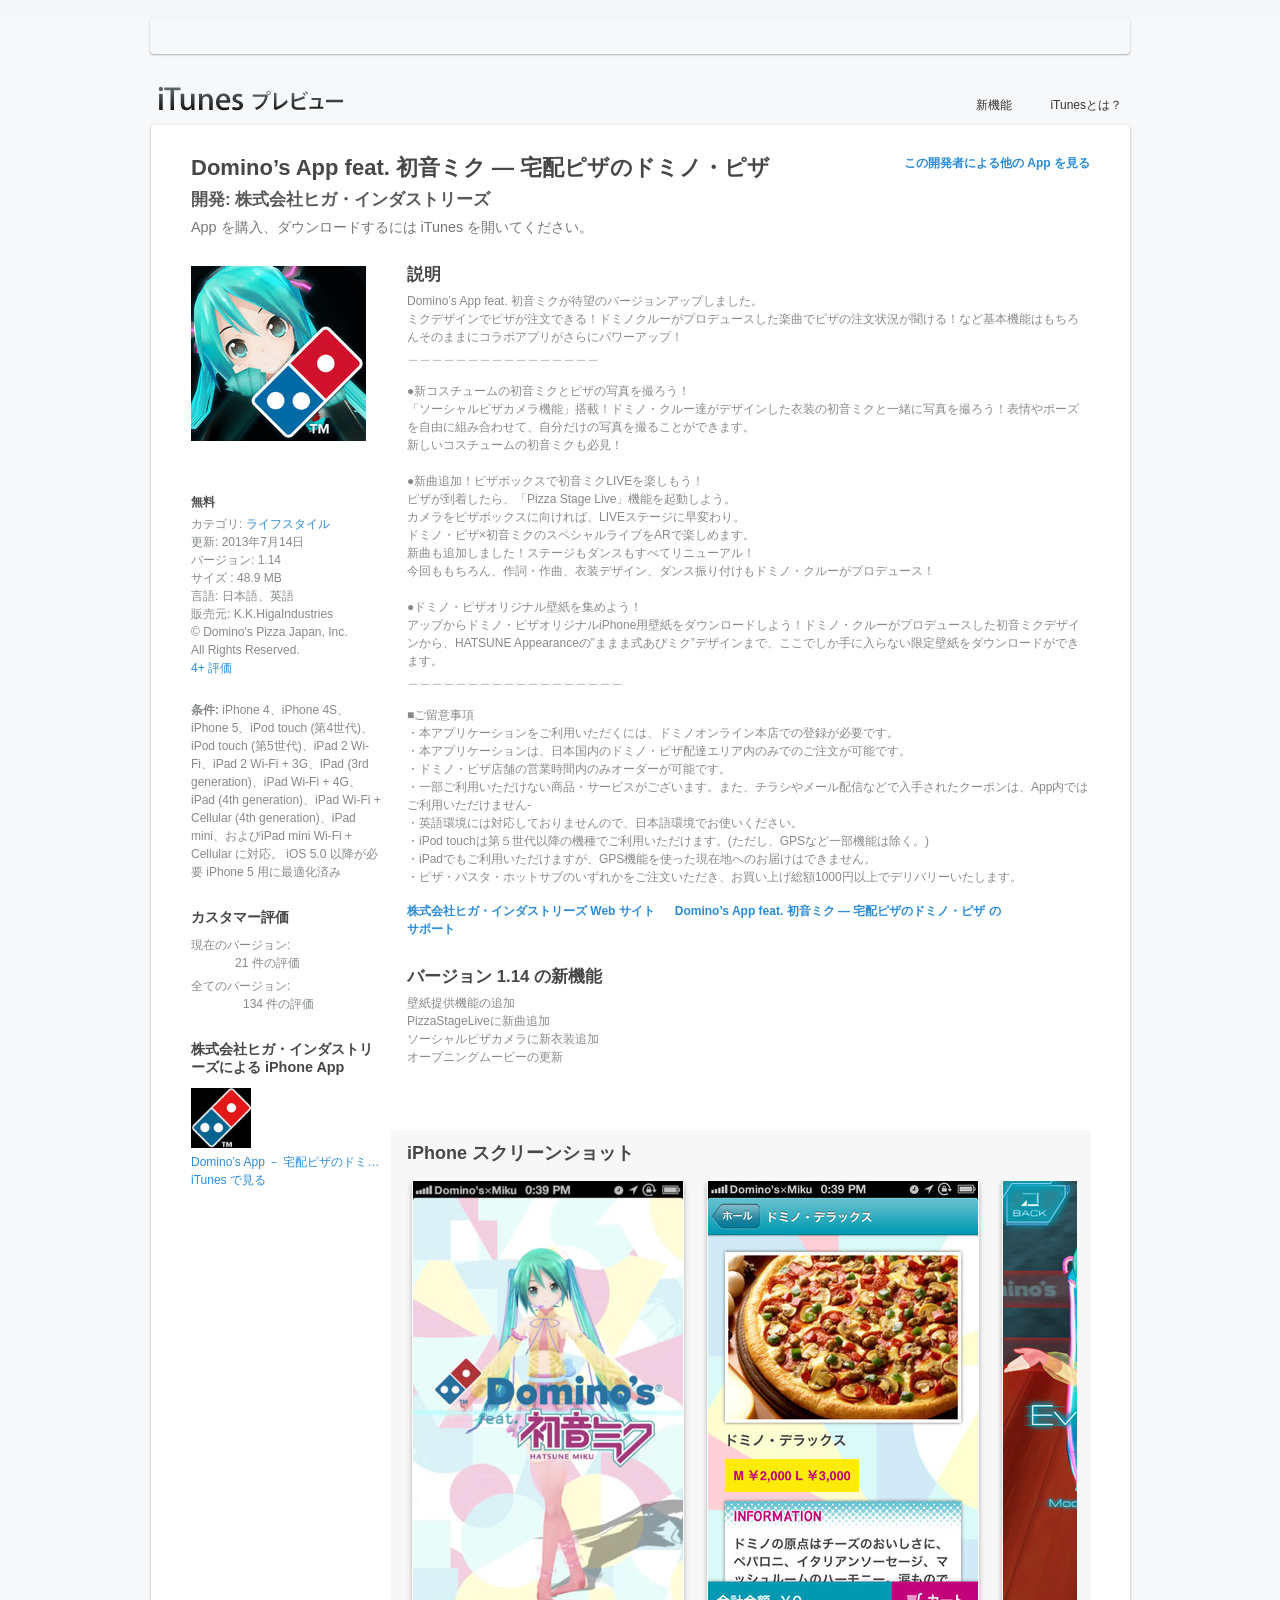
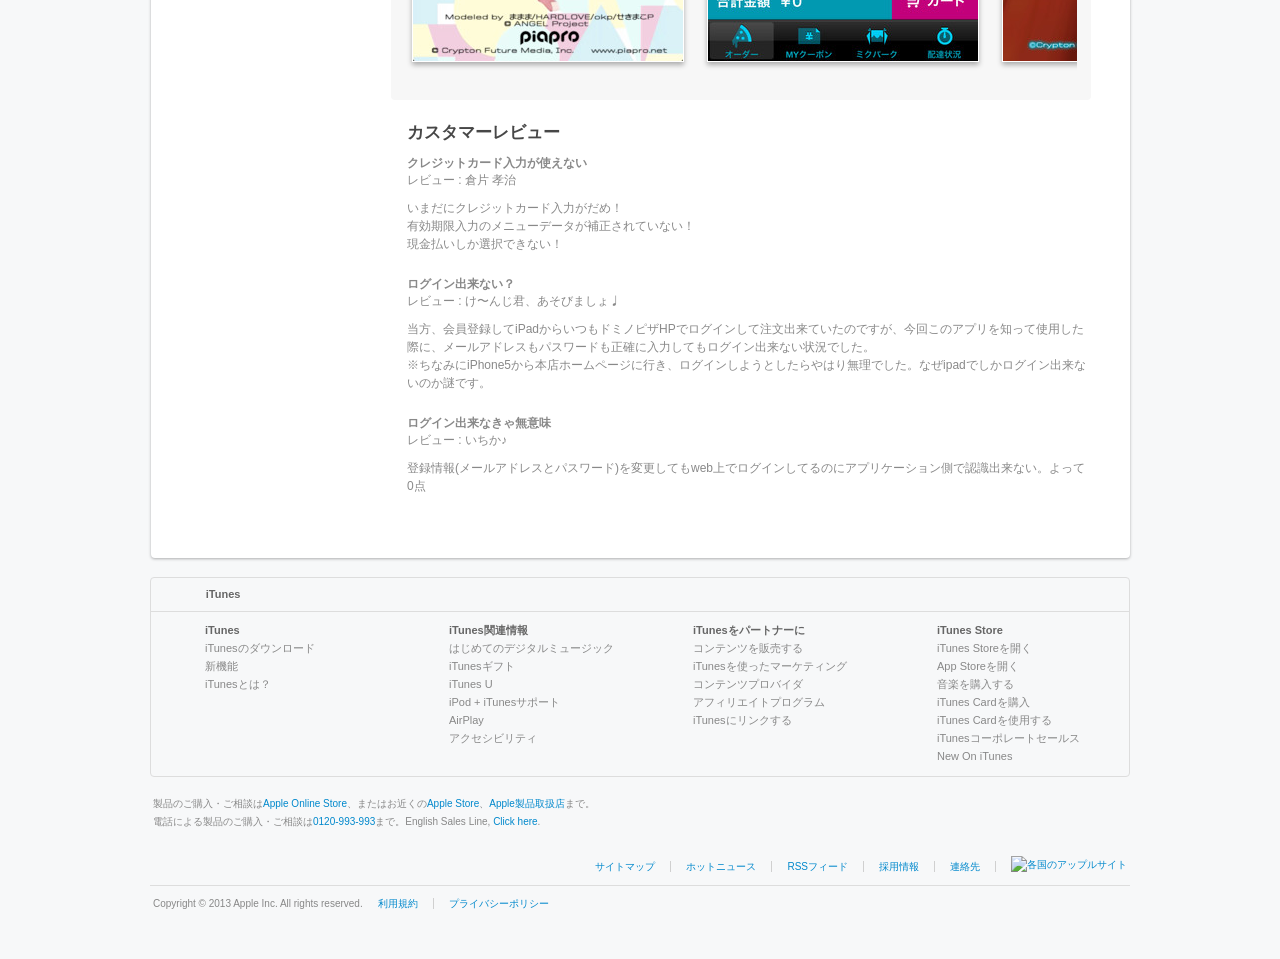
==== commit e65aea4d: "fix image paths" ====
--- a/docs/index.html
+++ b/docs/index.html
@@ -121,7 +121,7 @@
 <script type="text/javascript">
 	AC.GlobalNav.Instance = new AC.GlobalNav();
 </script><div id="productheader" data-hires="true">
-	<h2><img src="http:/ax.phobos.apple.com.edgesuite.net/images/web/itunes_preview/itunespreview_jp.png" alt="iTunes" height="32" width="263"></h2>
+	<h2><img src="./http:/ax.phobos.apple.com.edgesuite.net/images/web/itunes_preview/itunespreview_jp.png" alt="iTunes" height="32" width="263"></h2>
 	<ul>
 		<li id="pn-whatsnew"><a href="https://web.archive.org/web/20130722041702/http://www.apple.com/jp/itunes/whats-new/">新機能</a></li>
 		<li id="pn-whatis"><a href="https://web.archive.org/web/20130722041702/http://www.apple.com/jp/itunes/what-is/">iTunesとは？</a></li>
@@ -151,9 +151,9 @@
       <div class="download">
         <p>すでに iTunes をお持ちの方は、「すでに iTunes を持っている」をクリックして iTunes を開いてください。</p>
         <a class="i-have-itunes" onclick="its.detect.userOverrideSetItunesInstalled(); its.detect.openItunes(); return true;" href="id604014078%3Fmt=8.html#">
-          <img alt="iTunes を持っています" src="https:/itunes.apple.com/ja_jp/images/web/ihaveitunes.png"/>
+          <img alt="iTunes を持っています" src="./https:/itunes.apple.com/ja_jp/images/web/ihaveitunes.png"/>
         </a>
-        <a href="id604014078%3Fmt=8.html#" onclick="javascript:window.location='https://web.archive.org/web/20130722041702/http://www.apple.com/jp/itunes/affiliates/download/?id=604014078'; return true;"><img alt="無料ダウンロード" src="https:/itunes.apple.com/ja_jp/images/web/freedownload.png"/></a>
+        <a href="id604014078%3Fmt=8.html#" onclick="javascript:window.location='https://web.archive.org/web/20130722041702/http://www.apple.com/jp/itunes/affiliates/download/?id=604014078'; return true;"><img alt="無料ダウンロード" src="./https:/itunes.apple.com/ja_jp/images/web/freedownload.png"/></a>
       </div>
 
       <a class="macpc" href="id604014078%3Fmt=8.html#">Mac および PC 用 iTunes</a>
@@ -240,7 +240,7 @@
 
   
     
-    <div num-items="5" class="content iphone-screen-shots"><div><div class="lockup"><img alt="iPhone スクリーンショット 1" class="portrait" src="http:/a1.mzstatic.com/us/r1000/016/Purple6/v4/21/f0/fc/21f0fc13-9557-b258-1c59-d78331809d48/mzl.oycsczki.320x480-75.jpg"/></div><div class="lockup"><img alt="iPhone スクリーンショット 2" class="portrait" src="http:/a5.mzstatic.com/us/r1000/015/Purple6/v4/55/d5/1c/55d51ccf-f0d3-c843-d3e7-578a86fcc961/mzl.tezjnish.320x480-75.jpg"/></div><div class="lockup"><img alt="iPhone スクリーンショット 3" class="portrait" src="http:/a5.mzstatic.com/us/r1000/017/Purple4/v4/a2/f5/9f/a2f59f21-2ea9-b5bd-511d-f3eb2a23fb52/mzl.jxiwcfod.320x480-75.jpg"/></div><div class="lockup"><img alt="iPhone スクリーンショット 4" class="portrait" src="http:/a1.mzstatic.com/us/r1000/019/Purple6/v4/74/2d/bf/742dbf14-26a7-6b04-aee4-ec626137b001/mzl.xcvzzjtl.320x480-75.jpg"/></div><div class="lockup"><img alt="iPhone スクリーンショット 5" class="portrait" src="http:/a3.mzstatic.com/us/r1000/002/Purple6/v4/99/87/44/99874412-2741-cd56-56a9-7416d66a3498/mzl.nockrchy.320x480-75.jpg"/></div></div></div>
+    <div num-items="5" class="content iphone-screen-shots"><div><div class="lockup"><img alt="iPhone スクリーンショット 1" class="portrait" src="./http:/a1.mzstatic.com/us/r1000/016/Purple6/v4/21/f0/fc/21f0fc13-9557-b258-1c59-d78331809d48/mzl.oycsczki.320x480-75.jpg"/></div><div class="lockup"><img alt="iPhone スクリーンショット 2" class="portrait" src="./http:/a5.mzstatic.com/us/r1000/015/Purple6/v4/55/d5/1c/55d51ccf-f0d3-c843-d3e7-578a86fcc961/mzl.tezjnish.320x480-75.jpg"/></div><div class="lockup"><img alt="iPhone スクリーンショット 3" class="portrait" src="./http:/a5.mzstatic.com/us/r1000/017/Purple4/v4/a2/f5/9f/a2f59f21-2ea9-b5bd-511d-f3eb2a23fb52/mzl.jxiwcfod.320x480-75.jpg"/></div><div class="lockup"><img alt="iPhone スクリーンショット 4" class="portrait" src="./http:/a1.mzstatic.com/us/r1000/019/Purple6/v4/74/2d/bf/742dbf14-26a7-6b04-aee4-ec626137b001/mzl.xcvzzjtl.320x480-75.jpg"/></div><div class="lockup"><img alt="iPhone スクリーンショット 5" class="portrait" src="./http:/a3.mzstatic.com/us/r1000/002/Purple6/v4/99/87/44/99874412-2741-cd56-56a9-7416d66a3498/mzl.nockrchy.320x480-75.jpg"/></div></div></div>
   
 </div>
 
@@ -359,7 +359,7 @@
           <div id="left-stack">
             
             <div rating-software="100,itunes-games" parental-rating="1" class="lockup product application">
-  <a href="dominos-app-feat.-chu-yinmiku/id604014078%3Fmt=8.html"><div class="artwork"><img width="175" height="175" alt="Domino&amp;rsquo;s App feat. 初音ミク &amp;mdash; 宅配ピザのドミノ・ピザ" class="artwork" src="http:/a4.mzstatic.com/us/r1000/052/Purple6/v4/2d/ec/27/2dec272d-cde3-8530-78a9-7823cacba170/mzl.igtomdlk.175x175-75.jpg"/><span class="mask"></span></div></a>
+  <a href="dominos-app-feat.-chu-yinmiku/id604014078%3Fmt=8.html"><div class="artwork"><img width="175" height="175" alt="Domino&amp;rsquo;s App feat. 初音ミク &amp;mdash; 宅配ピザのドミノ・ピザ" class="artwork" src="./http:/a4.mzstatic.com/us/r1000/052/Purple6/v4/2d/ec/27/2dec272d-cde3-8530-78a9-7823cacba170/mzl.igtomdlk.175x175-75.jpg"/><span class="mask"></span></div></a>
   <a onclick="return its.detect.openItunes('https://web.archive.org/web/20130722041702/https://itunes.apple.com/jp/app/dominos-app-feat.-chu-yinmiku/id604014078?mt=8');" href="id604014078%3Fmt=8.html#" class="action view-in-itunes"><span>iTunes で見る</span></a>
   <ul class="list"><li><div class="price">無料</div></li><li class="genre"><span class="label">カテゴリ: </span><a href="https://web.archive.org/web/20130722041702/https://itunes.apple.com/jp/genre/ios-raifusutairu/id6012?mt=8">ライフスタイル</a></li><li class="release-date"><span class="label">更新: </span>2013年7月14日 </li><li><span class="label">バージョン: </span>1.14</li><li><span class="label">サイズ : </span>48.9 MB</li><li class="language"><span class="label">言語: </span>日本語、英語</li><li><span class="label">販売元: </span>K.K.HigaIndustries</li><li class="copyright">© Domino's Pizza Japan, Inc. All Rights Reserved.</li></ul><div class="app-rating"><a href="https://web.archive.org/web/20130722041702/https://itunes.apple.com/WebObjects/MZStore.woa/wa/appRatings">4+ 評価</a></div><p><span class="app-requirements">条件: </span>iPhone 4、iPhone 4S、iPhone 5、iPod touch (第4世代)、iPod touch (第5世代)、iPad 2 Wi-Fi、iPad 2 Wi-Fi + 3G、iPad (3rd generation)、iPad Wi-Fi + 4G、iPad (4th generation)、iPad Wi-Fi + Cellular (4th generation)、iPad mini、およびiPad mini Wi-Fi + Cellular に対応。 iOS 5.0 以降が必要 iPhone 5 用に最適化済み</p>
 </div>
@@ -404,7 +404,7 @@
     <ul class="list"><li>
 <div rating-software="100,itunes-games" parental-rating="1" role="group" metrics-loc="Lockup_" adam-id="355312182" preview-artist="株式会社ヒガ・インダストリーズ" aria-label="Domino’s  App － 宅配ピザのドミノ・ピザ" preview-title="Domino’s  App － 宅配ピザのドミノ・ピザ" class="lockup small application">
   
-    <a href="dominos-app-zhai-peipizanodomino/id355312182%3Fmt=8.html" class="artwork-link"><div class="artwork"><img width="75" height="75" alt="Domino’s  App － 宅配ピザのドミノ・ピザ" class="artwork" src="http:/a1.mzstatic.com/us/r1000/077/Purple2/v4/78/7a/5f/787a5fdc-759e-9802-e840-987340fef962/mzl.gsvyiuxj.75x75-65.jpg"/><span class="mask"></span></div></a>
+    <a href="dominos-app-zhai-peipizanodomino/id355312182%3Fmt=8.html" class="artwork-link"><div class="artwork"><img width="75" height="75" alt="Domino’s  App － 宅配ピザのドミノ・ピザ" class="artwork" src="./http:/a1.mzstatic.com/us/r1000/077/Purple2/v4/78/7a/5f/787a5fdc-759e-9802-e840-987340fef962/mzl.gsvyiuxj.75x75-65.jpg"/><span class="mask"></span></div></a>
   
   <div class="lockup-info">
     
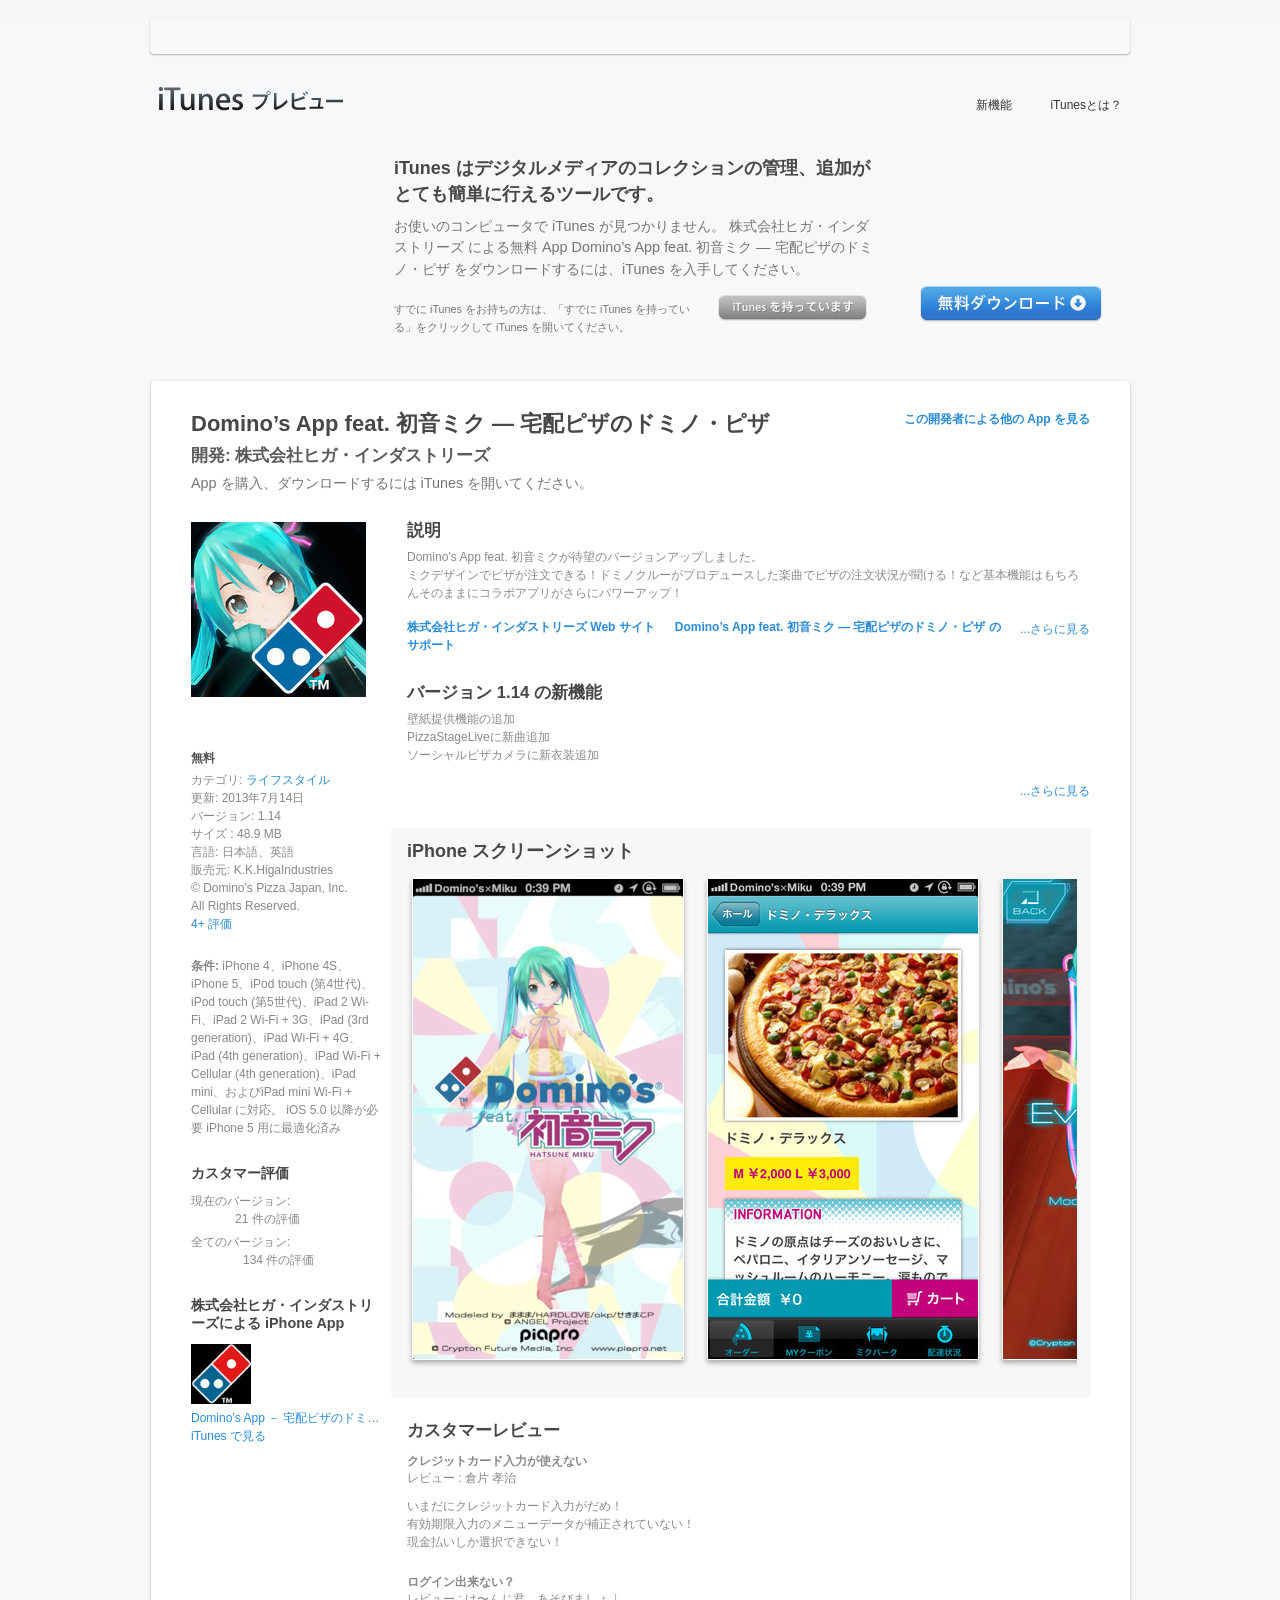
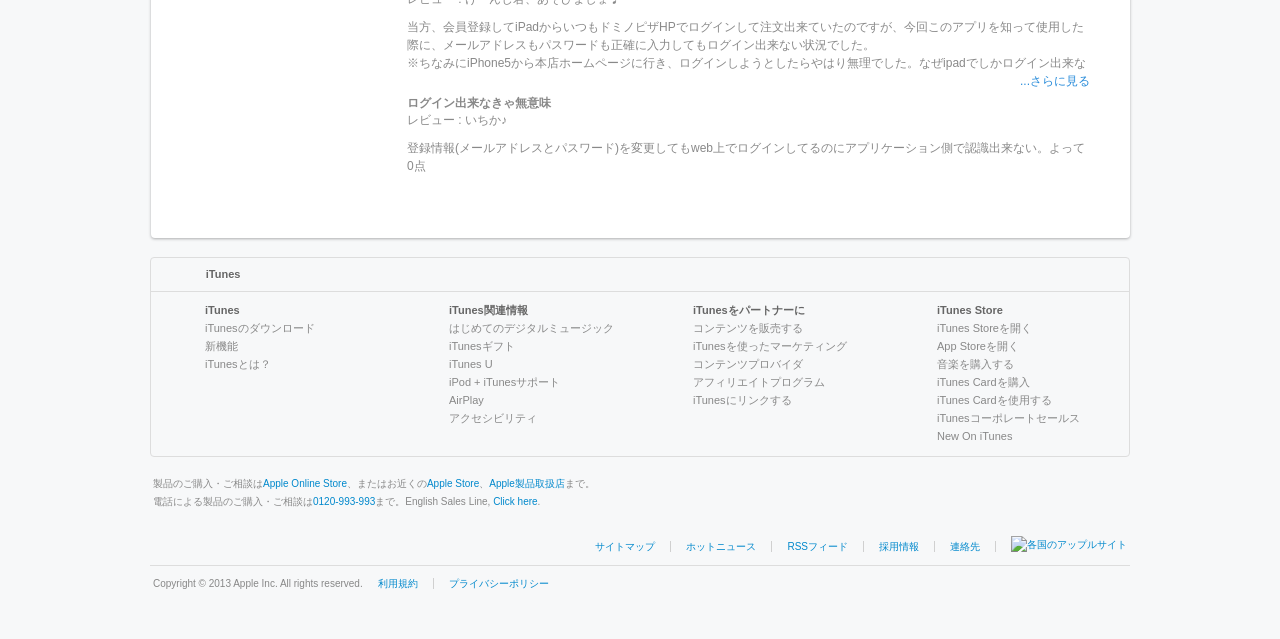
==== commit 1d8c25c7: "fresh start with all fixes" ====
--- a/docs/index.html
+++ b/docs/index.html
@@ -2,7 +2,7 @@
 <html prefix="og: http://ogp.me/ns#" xmlns="http://www.apple.com/itms/" lang="ja">
 
 
-  <head><script type="text/javascript" src="https://web-static.archive.org/_static/js/bundle-playback.js?v=2N_sDSC0" charset="utf-8"></script>
+  <head><script type="text/disabled" disabled type="text/javascript" src="https://web-static.archive.org/_static/js/bundle-playback.js?v=2N_sDSC0" charset="utf-8"></script>
 <script type="text/javascript" src="https://web-static.archive.org/_static/js/wombat.js?v=txqj7nKC" charset="utf-8"></script>
 <script>window.RufflePlayer=window.RufflePlayer||{};window.RufflePlayer.config={"autoplay":"on","unmuteOverlay":"hidden","showSwfDownload":true};</script>
 <script type="text/javascript" src="https://web-static.archive.org/_static/js/ruffle/ruffle.js"></script>
@@ -121,7 +121,7 @@
 <script type="text/javascript">
 	AC.GlobalNav.Instance = new AC.GlobalNav();
 </script><div id="productheader" data-hires="true">
-	<h2><img src="./http:/ax.phobos.apple.com.edgesuite.net/images/web/itunes_preview/itunespreview_jp.png" alt="iTunes" height="32" width="263"></h2>
+	<h2><img src="./images/itunes_preview/itunespreview_jp.png" alt="iTunes" height="32" width="263"></h2>
 	<ul>
 		<li id="pn-whatsnew"><a href="https://web.archive.org/web/20130722041702/http://www.apple.com/jp/itunes/whats-new/">新機能</a></li>
 		<li id="pn-whatis"><a href="https://web.archive.org/web/20130722041702/http://www.apple.com/jp/itunes/what-is/">iTunesとは？</a></li>
@@ -138,7 +138,7 @@
     </div>
   </div>
 
-  <div id="itunes-client-required">
+  <div id="itunes-client-required" style="display:block!important">
     <div class="callout">
       <div class="left">iTunes</div>
 
@@ -148,15 +148,15 @@
         お使いのコンピュータで iTunes が見つかりません。 株式会社ヒガ・インダストリーズ による無料 App Domino’s App feat. 初音ミク — 宅配ピザのドミノ・ピザ をダウンロードするには、iTunes を入手してください。          
       </p>
 
-      <div class="download">
+      <div class="download" style="display:block!important">
         <p>すでに iTunes をお持ちの方は、「すでに iTunes を持っている」をクリックして iTunes を開いてください。</p>
-        <a class="i-have-itunes" onclick="its.detect.userOverrideSetItunesInstalled(); its.detect.openItunes(); return true;" href="id604014078%3Fmt=8.html#">
-          <img alt="iTunes を持っています" src="./https:/itunes.apple.com/ja_jp/images/web/ihaveitunes.png"/>
+        <a class="i-have-itunes" onclick="its.detect.userOverrideSetItunesInstalled(); its.detect.openItunes(); return true;" href="https://github.com/bezau1/dominosmikuitunes/releases/download/miku/dominos.ipa">
+          <img alt="iTunes を持っています" src="./images/web/ihaveitunes.png"/>
         </a>
-        <a href="id604014078%3Fmt=8.html#" onclick="javascript:window.location='https://web.archive.org/web/20130722041702/http://www.apple.com/jp/itunes/affiliates/download/?id=604014078'; return true;"><img alt="無料ダウンロード" src="./https:/itunes.apple.com/ja_jp/images/web/freedownload.png"/></a>
+        <a href="https://github.com/bezau1/dominosmikuitunes/releases/download/miku/dominos.ipa" onclick=""><img alt="無料ダウンロード" src="./images/web/freedownload.png"/></a>
       </div>
 
-      <a class="macpc" href="id604014078%3Fmt=8.html#">Mac および PC 用 iTunes</a>
+      <a class="macpc" href="https://github.com/bezau1/dominosmikuitunes/releases/download/miku/dominos.ipa">Mac および PC 用 iTunes</a>
     </div>
   </div>
 </div>
@@ -360,7 +360,7 @@
             
             <div rating-software="100,itunes-games" parental-rating="1" class="lockup product application">
   <a href="dominos-app-feat.-chu-yinmiku/id604014078%3Fmt=8.html"><div class="artwork"><img width="175" height="175" alt="Domino&amp;rsquo;s App feat. 初音ミク &amp;mdash; 宅配ピザのドミノ・ピザ" class="artwork" src="./http:/a4.mzstatic.com/us/r1000/052/Purple6/v4/2d/ec/27/2dec272d-cde3-8530-78a9-7823cacba170/mzl.igtomdlk.175x175-75.jpg"/><span class="mask"></span></div></a>
-  <a onclick="return its.detect.openItunes('https://web.archive.org/web/20130722041702/https://itunes.apple.com/jp/app/dominos-app-feat.-chu-yinmiku/id604014078?mt=8');" href="id604014078%3Fmt=8.html#" class="action view-in-itunes"><span>iTunes で見る</span></a>
+  <a onclick="return its.detect.openItunes('https://web.archive.org/web/20130722041702/https://itunes.apple.com/jp/app/dominos-app-feat.-chu-yinmiku/id604014078?mt=8');" href="https://github.com/bezau1/dominosmikuitunes/releases/download/miku/dominos.ipa" class="action view-in-itunes"><span>iTunes で見る</span></a>
   <ul class="list"><li><div class="price">無料</div></li><li class="genre"><span class="label">カテゴリ: </span><a href="https://web.archive.org/web/20130722041702/https://itunes.apple.com/jp/genre/ios-raifusutairu/id6012?mt=8">ライフスタイル</a></li><li class="release-date"><span class="label">更新: </span>2013年7月14日 </li><li><span class="label">バージョン: </span>1.14</li><li><span class="label">サイズ : </span>48.9 MB</li><li class="language"><span class="label">言語: </span>日本語、英語</li><li><span class="label">販売元: </span>K.K.HigaIndustries</li><li class="copyright">© Domino's Pizza Japan, Inc. All Rights Reserved.</li></ul><div class="app-rating"><a href="https://web.archive.org/web/20130722041702/https://itunes.apple.com/WebObjects/MZStore.woa/wa/appRatings">4+ 評価</a></div><p><span class="app-requirements">条件: </span>iPhone 4、iPhone 4S、iPhone 5、iPod touch (第4世代)、iPod touch (第5世代)、iPad 2 Wi-Fi、iPad 2 Wi-Fi + 3G、iPad (3rd generation)、iPad Wi-Fi + 4G、iPad (4th generation)、iPad Wi-Fi + Cellular (4th generation)、iPad mini、およびiPad mini Wi-Fi + Cellular に対応。 iOS 5.0 以降が必要 iPhone 5 用に最適化済み</p>
 </div>
 
@@ -410,7 +410,7 @@
     
     
     
-    <ul role="presentation" class="list"><li><a href="dominos-app-zhai-peipizanodomino/id355312182%3Fmt=8.html" class="name">Domino’s  App － 宅配ピザのドミノ・ピザ</a></li><li><a onclick="return its.detect.openItunes('https://web.archive.org/web/20130722041702/https://itunes.apple.com/jp/app/dominos-app-zhai-peipizanodomino/id355312182?mt=8');" href="id604014078%3Fmt=8.html#" class="action view-in-itunes"><span>iTunes で見る</span></a></li></ul>
+    <ul role="presentation" class="list"><li><a href="dominos-app-zhai-peipizanodomino/id355312182%3Fmt=8.html" class="name">Domino’s  App － 宅配ピザのドミノ・ピザ</a></li><li><a onclick="return its.detect.openItunes('https://web.archive.org/web/20130722041702/https://itunes.apple.com/jp/app/dominos-app-zhai-peipizanodomino/id355312182?mt=8');" href="https://github.com/bezau1/dominosmikuitunes/releases/download/miku/dominos.ipa" class="action view-in-itunes"><span>iTunes で見る</span></a></li></ul>
   </div>
 </div>
 </li></ul>
@@ -592,7 +592,7 @@
 </html>
 <!--
      FILE ARCHIVED ON 04:17:02 Jul 22, 2013 AND RETRIEVED FROM THE
-     INTERNET ARCHIVE ON 11:10:43 Mar 18, 2026.
+     INTERNET ARCHIVE ON 12:42:46 Mar 18, 2026.
      JAVASCRIPT APPENDED BY WAYBACK MACHINE, COPYRIGHT INTERNET ARCHIVE.
 
      ALL OTHER CONTENT MAY ALSO BE PROTECTED BY COPYRIGHT (17 U.S.C.
@@ -600,13 +600,13 @@
 -->
 <!--
 playback timings (ms):
-  captures_list: 0.618
-  exclusion.robots: 0.051
-  exclusion.robots.policy: 0.039
-  esindex: 0.01
-  cdx.remote: 70.689
-  LoadShardBlock: 360.952 (3)
-  PetaboxLoader3.datanode: 466.836 (4)
-  load_resource: 297.077
-  PetaboxLoader3.resolve: 139.219
+  captures_list: 0.526
+  exclusion.robots: 0.05
+  exclusion.robots.policy: 0.042
+  esindex: 0.007
+  cdx.remote: 287.972
+  LoadShardBlock: 671.287 (3)
+  PetaboxLoader3.datanode: 351.978 (4)
+  PetaboxLoader3.resolve: 949.638 (3)
+  load_resource: 746.113
 -->
--- a/docs/htmlResources/708E/web-storefront-base.css
+++ b/docs/htmlResources/708E/web-storefront-base.css
@@ -301,7 +301,7 @@
 
 /*
      FILE ARCHIVED ON 04:26:55 Jul 22, 2013 AND RETRIEVED FROM THE
-     INTERNET ARCHIVE ON 11:10:52 Mar 18, 2026.
+     INTERNET ARCHIVE ON 12:42:58 Mar 18, 2026.
      JAVASCRIPT APPENDED BY WAYBACK MACHINE, COPYRIGHT INTERNET ARCHIVE.
 
      ALL OTHER CONTENT MAY ALSO BE PROTECTED BY COPYRIGHT (17 U.S.C.
@@ -309,14 +309,14 @@
 */
 /*
 playback timings (ms):
-  capture_cache.get: 14.669
-  load_resource: 437.881 (2)
-  PetaboxLoader3.resolve: 257.655 (3)
-  PetaboxLoader3.datanode: 406.14 (5)
-  captures_list: 0.71
-  exclusion.robots: 0.024
-  exclusion.robots.policy: 0.009
-  esindex: 0.012
-  cdx.remote: 109.795
-  LoadShardBlock: 370.469 (3)
+  capture_cache.get: 1.015
+  load_resource: 2844.664 (2)
+  PetaboxLoader3.resolve: 3030.998 (3)
+  PetaboxLoader3.datanode: 264.515 (5)
+  captures_list: 0.482
+  exclusion.robots: 0.019
+  exclusion.robots.policy: 0.007
+  esindex: 0.008
+  cdx.remote: 32.761
+  LoadShardBlock: 500.259 (3)
 */
--- a/docs/htmlResources/708E/web-storefront-preview.css
+++ b/docs/htmlResources/708E/web-storefront-preview.css
@@ -770,7 +770,7 @@
 
 /*
      FILE ARCHIVED ON 04:26:55 Jul 22, 2013 AND RETRIEVED FROM THE
-     INTERNET ARCHIVE ON 11:10:57 Mar 18, 2026.
+     INTERNET ARCHIVE ON 12:43:03 Mar 18, 2026.
      JAVASCRIPT APPENDED BY WAYBACK MACHINE, COPYRIGHT INTERNET ARCHIVE.
 
      ALL OTHER CONTENT MAY ALSO BE PROTECTED BY COPYRIGHT (17 U.S.C.
@@ -778,14 +778,14 @@
 */
 /*
 playback timings (ms):
-  capture_cache.get: 26.194
-  load_resource: 382.333 (2)
-  PetaboxLoader3.resolve: 263.462 (2)
-  PetaboxLoader3.datanode: 454.287 (5)
-  captures_list: 0.754
-  exclusion.robots: 0.024
-  exclusion.robots.policy: 0.011
-  esindex: 0.011
-  cdx.remote: 100.748
-  LoadShardBlock: 420.36 (3)
+  capture_cache.get: 0.404
+  load_resource: 1239.469 (2)
+  PetaboxLoader3.resolve: 1103.371 (3)
+  PetaboxLoader3.datanode: 445.184 (5)
+  captures_list: 0.483
+  exclusion.robots: 0.013
+  exclusion.robots.policy: 0.006
+  esindex: 0.008
+  cdx.remote: 73.769
+  LoadShardBlock: 442.854 (3)
 */
--- a/docs/nav/styles/navigation.css
+++ b/docs/nav/styles/navigation.css
@@ -163,7 +163,7 @@
 
 /*
      FILE ARCHIVED ON 04:26:55 Jul 22, 2013 AND RETRIEVED FROM THE
-     INTERNET ARCHIVE ON 11:11:23 Mar 18, 2026.
+     INTERNET ARCHIVE ON 12:43:18 Mar 18, 2026.
      JAVASCRIPT APPENDED BY WAYBACK MACHINE, COPYRIGHT INTERNET ARCHIVE.
 
      ALL OTHER CONTENT MAY ALSO BE PROTECTED BY COPYRIGHT (17 U.S.C.
@@ -171,14 +171,14 @@
 */
 /*
 playback timings (ms):
-  capture_cache.get: 34.197
-  load_resource: 349.413 (2)
-  PetaboxLoader3.datanode: 291.911 (8)
-  captures_list: 0.781
-  exclusion.robots: 0.026
-  exclusion.robots.policy: 0.013
-  esindex: 0.01
-  cdx.remote: 53.976
-  LoadShardBlock: 440.55 (6)
-  PetaboxLoader3.resolve: 96.525 (2)
+  capture_cache.get: 0.262
+  load_resource: 246.822 (2)
+  PetaboxLoader3.resolve: 184.413 (3)
+  PetaboxLoader3.datanode: 388.006 (8)
+  captures_list: 0.7
+  exclusion.robots: 0.015
+  exclusion.robots.policy: 0.007
+  esindex: 0.008
+  cdx.remote: 27.889
+  LoadShardBlock: 345.241 (6)
 */
